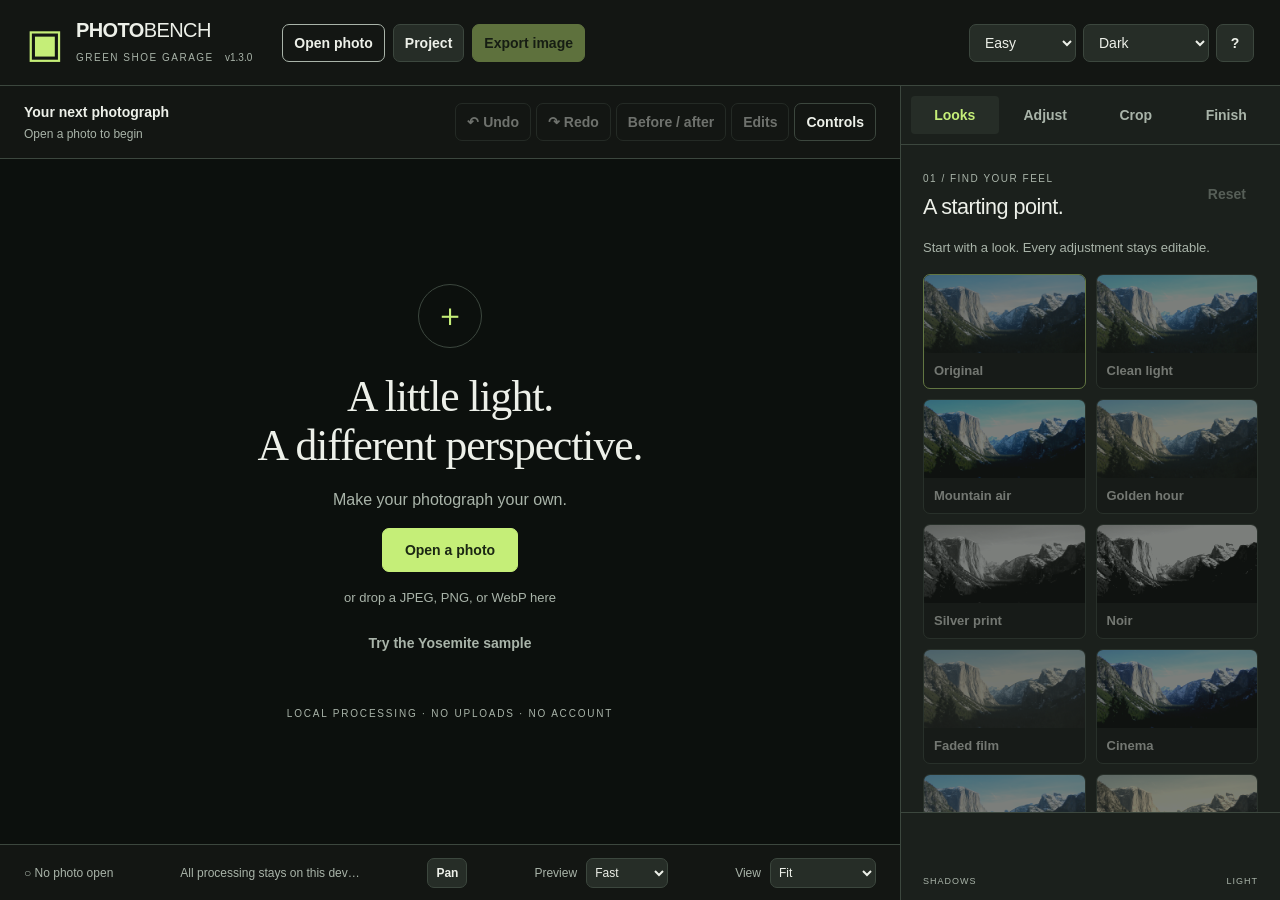
==== index.html @ 13b8a55c "init commit" ====
<!doctype html>
<!-- PHOTOBENCH v1.3.0, Copyright 2026 Michael Parks / Green Shoe Garage. GPL-3.0-only. -->
<html lang="en" data-theme="dark"><head><meta charset="utf-8"><meta name="viewport" content="width=device-width, initial-scale=1"><meta name="theme-color" content="#121512"><meta name="description" content="PHOTOBENCH: a private, local-first photo editor. Adjust, crop, retouch, compare, and export in your browser."><title>PHOTOBENCH · Local photo studio</title>
<link rel="icon" type="image/svg+xml" href="data:image/svg+xml,%3Csvg xmlns='http://www.w3.org/2000/svg' viewBox='0 0 64 64'%3E%3Crect width='64' height='64' rx='12' fill='%23121512'/%3E%3Cpath d='M12 22h12l5-7h12l5 7h6v28H12z' fill='none' stroke='%23c7ef76' stroke-width='4'/%3E%3Ccircle cx='33' cy='35' r='9' fill='none' stroke='%23c7ef76' stroke-width='4'/%3E%3C/svg%3E">
<style>:root{color-scheme:dark;--bg:#131613;--panel:#1b201c;--raised:#262d27;--line:#3c473e;--text:#edf0e9;--muted:#a9b4a9;--accent:#c5ee78;--ink:#1b2713;--stage:#0c100d;--danger:#ffb8a9}
*{box-sizing:border-box}body{margin:0;font-family:Arial,Helvetica,sans-serif;background:var(--bg);color:var(--text);font-size:16px}body[data-mode=easy] .advanced{display:none!important}html[data-theme=light]{color-scheme:light;--bg:#ecefea;--panel:#fff;--raised:#e3e9de;--line:#bac5b6;--text:#172118;--muted:#52614e;--accent:#355c16;--ink:#fff;--stage:#d3dad0;--danger:#9a3020}html[data-theme=contrast]{--bg:#000;--panel:#000;--raised:#171717;--line:#fff;--text:#fff;--muted:#fff;--accent:#e5ff00;--ink:#000;--stage:#000;--danger:#ffb8a9}button,input,select,textarea{font:inherit}button,select{min-height:38px;border:1px solid var(--line);border-radius:7px;background:var(--raised);color:var(--text);padding:8px 11px;font-size:.875rem}button{cursor:pointer;font-weight:600}button:hover:not(:disabled){border-color:var(--accent);background:var(--panel)}button:disabled{opacity:.42;cursor:not-allowed}button.accent{background:var(--accent);color:var(--ink);border-color:var(--accent)}button.primary{background:transparent;border-color:var(--muted)}button.large{padding:13px 22px}button.text-button{background:transparent;border-color:transparent;color:var(--muted)}button[aria-pressed=true]{color:var(--accent);border-color:var(--accent)}button:focus-visible,select:focus-visible,input:focus-visible,textarea:focus-visible,[tabindex]:focus-visible{outline:3px solid var(--accent);outline-offset:3px}input[type=range]{accent-color:var(--accent);width:100%;cursor:pointer;min-height:24px;margin:5px 0}input[type=text],input[type=number],input:not([type]),textarea{border:1px solid var(--line);border-radius:5px;background:var(--bg);color:var(--text);padding:9px;min-width:0;width:100%}input[type=color]{height:36px;width:100%;background:var(--raised);border:1px solid var(--line);padding:3px;border-radius:4px}h1,h2,h3,p{margin-top:0}h1{font-size:1.25rem;letter-spacing:-.6px;line-height:1;margin-bottom:7px}h1 span{font-weight:400}h2{font-size:1.4rem;font-weight:500;letter-spacing:-.5px}h3{font-size:1rem}p{line-height:1.5}a{color:var(--accent)}.topbar{height:86px;border-bottom:1px solid var(--line);padding:18px 26px;display:flex;align-items:center;gap:30px}.brand{display:flex;gap:12px;align-items:center}.brand-icon{font-size:40px;line-height:1;color:var(--accent)}.brand-sub{font-size:.625rem;letter-spacing:1.5px;color:var(--muted)}.brand-sub b{font-weight:400;letter-spacing:0;margin-left:7px}.top-actions{display:flex;gap:8px}.preferences{display:flex;gap:7px;margin-left:auto}.preferences #helpOpen{width:38px;padding:0}.preferences select{max-width:126px}.editor{display:flex;flex-direction:column;min-width:0;min-height:0}.image-toolbar{min-height:72px;padding:14px 24px;display:flex;align-items:center;justify-content:space-between;gap:12px}.fileline{display:flex;gap:7px;flex-direction:column;min-width:0}.fileline strong{font-size:.875rem;overflow:hidden;text-overflow:ellipsis;white-space:nowrap}.fileline span{font-size:.75rem;color:var(--muted)}.toolbar-actions{display:flex;gap:5px;flex-shrink:0}.toolbar-actions button{background:transparent}.toolbar-actions #panelToggle{display:block}#app{display:grid;grid-template-columns:minmax(0,1fr) 350px;height:calc(100dvh - 86px);min-height:540px}#app.panel-hidden{grid-template-columns:1fr}#app.panel-hidden #inspector{display:none}#app.panel-hidden #panelToggle{display:block}.workspace{position:relative;flex:1;min-height:240px;overflow:auto;display:flex;align-items:safe center;justify-content:safe center;background:var(--stage);border-top:1px solid var(--line);border-bottom:1px solid var(--line);overscroll-behavior:contain}.empty{text-align:center;padding:40px 24px}.empty h2{font-family:Georgia,serif;font-size:clamp(2rem,3.4vw,3.3rem);line-height:1.13;letter-spacing:-1px;margin-bottom:18px}.empty-icon{border:1px solid var(--line);width:64px;height:64px;line-height:60px;border-radius:50%;color:var(--accent);margin:0 auto 24px;font-weight:200;font-size:32px}.empty p{color:var(--muted)}.empty .small{margin-top:16px;margin-bottom:16px}.privacy-note{font-size:.625rem;letter-spacing:1.8px;color:var(--muted);margin-top:46px}#photoWrap{position:relative;flex-shrink:0;line-height:0;margin:24px;box-shadow:0 10px 40px #0004;background:repeating-conic-gradient(#777 0% 25%,#999 0% 50%) 0/16px 16px}#photo{display:block;width:100%;height:100%}#overlay{position:absolute;inset:0;width:100%;height:100%;touch-action:none;cursor:crosshair}#beforeBadge{position:absolute;top:12px;left:12px;background:#101510dd;color:#fff;padding:10px 13px;font-size:.7rem;line-height:1;letter-spacing:2px;pointer-events:none}.workspace-footer{display:flex;justify-content:space-between;align-items:center;gap:16px;min-height:55px;padding:9px 24px;font-size:.75rem;color:var(--muted)}#saveState{white-space:nowrap}#saveState[data-state=saved]{color:var(--accent)}#saveState[data-state=error]{color:var(--danger)}.zoom{display:flex;align-items:center;gap:9px}.zoom select{min-height:30px;padding:4px;font-size:.75rem;max-width:112px}.workspace-footer #renderState{overflow:hidden;text-overflow:ellipsis;white-space:nowrap}#inspector{border-left:1px solid var(--line);background:var(--panel);display:flex;flex-direction:column;min-height:0}#tabs{display:grid;grid-template-columns:repeat(3,1fr);border-bottom:1px solid var(--line);gap:3px;padding:10px}#tabs button{border:0;background:transparent;color:var(--muted);border-radius:4px;padding:9px 4px}#tabs button[aria-pressed=true]{background:var(--raised);color:var(--accent)}.panel-heading{display:flex;align-items:center;justify-content:space-between;padding:23px 22px 12px}.panel-heading h2{margin:8px 0 0;font-size:1.35rem}.eyebrow{font-size:.625rem;letter-spacing:1.5px;color:var(--muted)}#panelBody{padding:6px 22px 20px;overflow:auto;flex:1;min-height:0}.hint,.muted{color:var(--muted)}.hint,.small{font-size:.8125rem;line-height:1.5}.hint{margin-bottom:16px}.inspector-bottom{padding:8px 22px 14px;border-top:1px solid var(--line)}#histogram{width:100%;height:48px;display:block}.hist-label{display:flex;justify-content:space-between;font-size:.5625rem;letter-spacing:1px;color:var(--muted);margin-top:7px}.looks-grid{display:grid;grid-template-columns:1fr 1fr;gap:10px}.look{padding:0;overflow:hidden;text-align:left;background:var(--bg)}.look img{width:100%;height:78px;object-fit:cover;display:block}.look span{display:block;padding:10px;font-size:.8125rem}.look.active{border-color:var(--accent)}.range-field{margin:0 0 16px}.range-field .row{display:flex;justify-content:space-between;align-items:center;gap:8px}.range-field label{font-size:.875rem}.range-field input[type=number]{width:67px;text-align:right;padding:4px 6px;font-size:.8125rem;border-color:transparent;background:var(--raised)}.group{border-top:1px solid var(--line);padding-top:18px;margin-top:18px}.group summary{cursor:pointer;font-size:.95rem;margin-bottom:18px;font-weight:600}.field{font-size:.875rem;display:flex;flex-direction:column;gap:8px;margin:12px 0 18px}.field select{width:100%}.field output{font-size:.8rem;color:var(--muted)}.two-cols{display:grid;grid-template-columns:1fr 1fr;gap:12px}.button-row{display:flex;gap:7px;flex-wrap:wrap;margin:10px 0 18px}.button-row button{flex:1}.curve-svg{width:100%;height:150px;background:var(--bg);border:1px solid var(--line);margin:6px 0 15px}.point-list{display:flex;gap:6px;flex-wrap:wrap;margin:12px 0}.point-list button{padding:7px 11px}.inline-toggle{display:flex;gap:10px;align-items:center;font-size:.875rem;margin:16px 0}.pill{font-size:.75rem;border:1px solid var(--line);padding:6px 10px;border-radius:20px;display:inline-block;margin:5px 0 12px}.full{width:100%}.note{border-left:2px solid var(--accent);padding-left:12px;color:var(--muted);font-size:.8rem;line-height:1.5}.print-only{display:none}.sr-only{position:absolute;width:1px;height:1px;padding:0;margin:-1px;overflow:hidden;clip:rect(0,0,0,0);white-space:nowrap;border:0}[hidden]{display:none!important}.skip{position:absolute;top:-60px;left:20px;padding:10px;background:var(--accent);color:var(--ink);z-index:100}.skip:focus{top:5px}dialog{border:1px solid var(--line);border-radius:12px;background:var(--panel);color:var(--text);max-width:560px;width:calc(100% - 32px);padding:28px;max-height:90dvh;box-shadow:0 25px 80px #0008}dialog::backdrop{background:#000a;backdrop-filter:blur(4px)}.dialog-head{display:flex;align-items:center;gap:20px;justify-content:space-between;margin-bottom:24px}.dialog-head h2{margin:0}.dialog-head button{padding:0;width:36px;font-size:22px;flex-shrink:0}dialog p,dialog li{font-size:.9375rem;line-height:1.6}dialog li{margin-bottom:10px}.dialog-buttons{display:flex;flex-direction:column;gap:10px;margin:24px 0}dialog #printPhoto{margin:14px 0 0;width:100%}dialog #doExport{width:100%}#toast{position:fixed;bottom:70px;left:50%;transform:translateX(-50%);max-width:min(90vw,680px);background:var(--accent);color:var(--ink);padding:13px 20px;border-radius:8px;box-shadow:0 5px 20px #0004;font-size:.875rem;z-index:30;line-height:1.5}#busy{position:fixed;inset:0;background:#0a100de8;color:white;z-index:100;display:flex;flex-direction:column;align-items:center;justify-content:center;gap:24px}.spinner{width:35px;height:35px;border:3px solid #444;border-top-color:#c5ee78;border-radius:50%;animation:spin 1s linear infinite}#dropHint{position:absolute;inset:16px;background:#1b291be8;color:#c5ee78;border:2px dashed #c5ee78;z-index:6;display:flex;align-items:center;justify-content:center;pointer-events:none;font-size:1.25rem}@keyframes spin{to{transform:rotate(360deg)}}@media(prefers-reduced-motion:reduce){.spinner{animation:none}}
@media(min-width:1400px){#app{grid-template-columns:minmax(0,1fr) 380px}.topbar{padding-left:30px}.toolbar-actions #panelToggle{display:block}}
@media(max-width:1050px){.topbar{gap:16px;padding:14px 16px}.preferences{gap:4px}.brand-sub{letter-spacing:.5px}.toolbar-actions button span{display:none}#app{grid-template-columns:minmax(0,1fr) 320px}.image-toolbar{padding:12px}.workspace-footer{padding:9px 12px}.workspace-footer #renderState{display:none}.preferences #theme{max-width:84px}.top-actions{gap:5px}#panelBody{padding-left:17px;padding-right:17px}.panel-heading{padding-left:17px;padding-right:17px}}
@media(max-width:760px){.topbar{height:auto;flex-wrap:wrap;gap:12px;padding:12px}.brand{flex:1}.brand-icon{font-size:32px}.brand h1{font-size:1.15rem}.brand-sub{font-size:.55rem}.preferences{order:1;margin-left:0}.top-actions{order:2;width:100%;gap:8px}.top-actions button{flex:1}.preferences select{font-size:.75rem;max-width:80px}.preferences #helpOpen{width:32px;min-height:32px}#app{height:auto;min-height:0;display:flex;flex-direction:column}.editor{height:58dvh;min-height:340px}.image-toolbar{min-height:62px}.toolbar-actions button{font-size:.75rem;padding:7px}.toolbar-actions #panelToggle{display:block}.fileline strong{max-width:32vw;font-size:.8rem}.fileline span{font-size:.65rem}.workspace{min-height:150px}.workspace-footer{min-height:44px;font-size:.65rem}.zoom select{font-size:.65rem}.empty{padding:22px 12px}.empty-icon{display:none}.empty h2{font-size:1.8rem;margin-bottom:10px}.empty p{margin-bottom:12px}.privacy-note{display:none}.empty .small{margin:10px}.empty .text-button{padding:3px}.empty .large{padding:10px 15px}#inspector{border-left:0;border-top:1px solid var(--line);min-height:360px}#tabs{position:sticky;top:0;background:var(--panel);z-index:4;grid-template-columns:repeat(6,1fr)}body[data-mode=easy] #tabs{grid-template-columns:repeat(4,1fr)}#tabs button{font-size:.75rem}.panel-heading{padding-top:18px}.looks-grid{grid-template-columns:repeat(3,1fr)}.look img{height:70px}#panelBody{overflow:visible}#histogram{height:38px}.inspector-bottom{display:none}.range-field{margin-bottom:14px}#photoWrap{margin:12px}dialog{padding:20px}.topbar select{padding:6px}#toast{bottom:20px;width:90%}}
@media print{body>*{display:none!important}body>.print-only{display:block!important;width:100%;height:auto;max-height:95vh;object-fit:contain}@page{margin:10mm}}

body[data-mode=easy] #tabs{grid-template-columns:repeat(4,1fr)}
/* v1.1 workspace and v1.2 studio controls */
#app{grid-template-columns:minmax(0,1fr) var(--inspector-width,380px)}#inspector{position:relative}#inspectorResize{position:absolute;left:-5px;top:0;bottom:0;width:9px;cursor:col-resize;z-index:6;touch-action:none}#inspectorResize:hover,#inspectorResize:focus-visible{background:var(--accent);opacity:.7}.workspace-footer{flex-wrap:wrap;gap:8px}#panToggle{font-size:.75rem;min-height:30px;padding:4px 8px}#previewQuality{max-width:94px}#overlay.panning{cursor:grab}#overlay.panning:active{cursor:grabbing}#curveGraph{touch-action:none;overflow:visible;height:180px}.edit-stack{border:1px solid var(--line);border-radius:7px;padding:4px 12px}.stack-row{display:flex;align-items:center;gap:12px;min-height:40px;border-bottom:1px solid var(--line);font-size:.875rem}.stack-row:last-child{border:0}.stack-row input{accent-color:var(--accent);width:18px;height:18px}.stack-row small{margin-left:auto;color:var(--muted)}.history-list{display:flex;flex-direction:column;gap:6px;max-height:230px;overflow:auto}.history-list button{text-align:left}.snapshot-add{display:flex;gap:8px}.snapshot-add input{flex:1;min-width:0}.snapshot-row{padding-top:14px;border-top:1px solid var(--line);font-size:.9rem}.snapshot-row strong{overflow-wrap:anywhere}.snapshot-row .button-row{margin-bottom:14px}#stackDialog{max-width:620px}.toolbar-actions #stackOpen{white-space:nowrap}.workspace-footer #renderState{max-width:180px}.group h3{margin:0 0 15px}.range-field output{color:var(--muted)}
@media(max-width:1100px) and (min-width:761px){#app{grid-template-columns:minmax(0,1fr) min(var(--inspector-width,320px),36vw)}#inspectorResize{display:none}.image-toolbar{flex-wrap:wrap}.toolbar-actions{width:100%;justify-content:flex-end}.fileline{max-width:100%}.workspace-footer .zoom{font-size:.65rem}.topbar{flex-wrap:wrap;height:auto;min-height:86px}.topbar .preferences{margin-left:0}#app{height:calc(100dvh - 110px)}}
@media(max-width:760px){#app{display:flex;height:auto}#inspectorResize{display:none}.image-toolbar{flex-wrap:wrap;gap:8px}.toolbar-actions{width:100%;justify-content:space-between}.fileline{flex-direction:row;align-items:center;gap:10px}.fileline strong{max-width:55vw}.editor{height:65dvh;min-height:400px}.workspace-footer{justify-content:space-between}.workspace-footer #saveState{width:100%}.workspace-footer .zoom{font-size:.7rem}.workspace-footer .zoom select{font-size:.7rem;max-width:112px}.workspace-footer #renderState{display:none}.snapshot-add{flex-wrap:wrap}.snapshot-add button{flex:1}.toolbar-actions button{padding:7px 9px}}

input[type=checkbox]{accent-color:var(--accent)}

.dialog-head{position:sticky;top:0;z-index:5;background:var(--panel);padding:8px 0}
@media(max-width:760px){.preferences #mode{min-width:101px;max-width:105px}.preferences #theme{min-width:126px;max-width:130px}}

/* Creative filters stay discoverable in Easy and Advanced. */
.creative-filters{margin-bottom:22px;padding-bottom:16px;border-bottom:1px solid var(--line)}
.creative-filters h3{font-size:15px;margin:0 0 12px}.filter-grid{display:grid;grid-template-columns:1fr 1fr;gap:6px;margin-bottom:14px}
.filter-grid button{min-height:54px;display:flex;align-items:flex-start;justify-content:center;flex-direction:column;text-align:left;padding:9px 11px;gap:3px;line-height:1.25}
.filter-grid button:last-child{grid-column:1/-1}.filter-grid small{font-size:11px;color:var(--muted)}
.filter-grid button[aria-pressed="true"]{border-color:var(--accent);box-shadow:inset 3px 0 0 var(--accent)}
.filter-controls{padding:12px;border:1px solid var(--line);border-radius:10px}.filter-controls h4{margin:0;font-size:15px}.filter-controls .hint{margin:9px 0 12px}
.filter-controls>.row{display:flex;justify-content:space-between;align-items:center;gap:8px}.filter-controls .inline-toggle{margin:0}.filter-tuning{margin:10px 0}.filter-tuning>summary{cursor:pointer;padding:10px 0;font-size:12px}.filter-tuning .range-field:first-of-type{margin-top:10px}
</style></head><body>
<a class="skip" href="#workspace">Skip to photo</a>
<header class="topbar"><div class="brand"><span class="brand-icon" aria-hidden="true">▣</span><div><h1>PHOTO<span>BENCH</span></h1><span class="brand-sub">GREEN SHOE GARAGE <b>v1.3.0</b></span></div></div>
<div class="top-actions"><button id="openPhoto" class="primary">Open photo</button><button id="projectMenu" aria-haspopup="dialog">Project</button><button id="exportOpen" class="accent" disabled>Export image</button></div>
<div class="preferences"><label class="sr-only" for="mode">Editor mode</label><select id="mode"><option value="easy">Easy</option><option value="advanced">Advanced</option></select><label class="sr-only" for="theme">Theme</label><select id="theme"><option value="dark">Dark</option><option value="light">Light</option><option value="contrast">High contrast</option></select><button id="helpOpen" aria-label="Help and shortcuts">?</button></div></header>
<main id="app"><section class="editor" aria-label="Photo workspace"><div class="image-toolbar"><div class="fileline"><strong id="fileName">Your next photograph</strong><span id="dimensions">Open a photo to begin</span></div><div class="toolbar-actions"><button id="undo" title="Undo (Ctrl/⌘ Z)" disabled>↶ <span>Undo</span></button><button id="redo" title="Redo (Ctrl/⌘ Shift Z)" disabled>↷ <span>Redo</span></button><button id="compare" aria-pressed="false" disabled>Before / after</button><button id="stackOpen" disabled>Edits</button><button id="panelToggle" aria-expanded="true" aria-controls="inspector" title="Show or hide editing controls">Controls</button></div></div>
<div id="workspace" tabindex="0" aria-label="Photo canvas. Use the tools panel to edit." class="workspace"><div id="empty" class="empty"><div class="empty-icon" aria-hidden="true">＋</div><h2>A little light.<br>A different perspective.</h2><p>Make your photograph your own.</p><button id="emptyOpen" class="accent large">Open a photo</button><p class="muted small">or drop a JPEG, PNG, or WebP here</p><button id="sample" class="text-button">Try the Yosemite sample</button><div class="privacy-note">LOCAL PROCESSING · NO UPLOADS · NO ACCOUNT</div></div>
<div id="photoWrap" hidden><canvas id="photo" aria-label="Edited photograph"></canvas><canvas id="overlay" aria-label="Interactive crop and selective adjustment overlay"></canvas><div id="beforeBadge" hidden>ORIGINAL TONES</div></div><div id="dropHint" hidden>Drop to open photo or project</div></div>
<footer class="workspace-footer"><span id="saveState" role="status" data-state="empty">○ No photo open</span><span id="renderState" role="status">All processing stays on this device</span><button id="panToggle" aria-pressed="false">Pan</button><label class="zoom">Preview <select id="previewQuality" aria-label="Preview quality"><option value="fast">Fast</option><option value="detail">Full detail</option></select></label><label class="zoom">View <select id="zoom" aria-label="Preview zoom"><option value="fit">Fit</option><option value="1">100% preview</option><option value="2">200% preview</option><option value="3">300% preview</option></select></label></footer></section>
<aside id="inspector" aria-label="Editing controls"><div id="inspectorResize" role="separator" tabindex="0" aria-label="Resize editing controls" aria-orientation="vertical" aria-valuemin="300" aria-valuemax="520" aria-valuenow="380"></div><nav id="tabs" aria-label="Editing tools"><button data-tab="looks" aria-pressed="true">Looks</button><button data-tab="adjust" aria-pressed="false">Adjust</button><button data-tab="crop" aria-pressed="false">Crop</button><button data-tab="local" aria-pressed="false" class="advanced">Selective</button><button data-tab="retouch" aria-pressed="false" class="advanced">Retouch</button><button data-tab="finish" aria-pressed="false">Finish</button></nav><div class="panel-heading"><div><span class="eyebrow" id="panelEyebrow">01 / FIND YOUR FEEL</span><h2 id="panelTitle">A starting point.</h2></div><button id="resetTool" class="text-button" title="Reset the current tool group" disabled>Reset</button></div><div id="panelBody"></div><div class="inspector-bottom"><canvas id="histogram" width="300" height="65" aria-label="Luminance histogram"></canvas><div class="hist-label"><span>SHADOWS</span><span>LIGHT</span></div></div></aside></main>
<div id="toast" role="status" hidden></div><div id="busy" role="status" hidden><span class="spinner"></span><strong id="busyText">Preparing photo…</strong></div>
<input type="file" id="fileInput" accept="image/jpeg,image/png,image/webp" hidden><input type="file" id="jsonInput" accept="application/json,.json" hidden><input type="file" id="blendInput" accept="image/jpeg,image/png,image/webp" hidden>
<dialog id="projectDialog" aria-labelledby="projectTitle"><div class="dialog-head"><h2 id="projectTitle">Your photo, your project.</h2><button data-close aria-label="Close project menu">×</button></div><p>Save a project to keep the source photo and every editable adjustment together.</p><div class="dialog-buttons"><button id="saveProject" class="accent" disabled>Download project JSON</button><button id="loadProject">Open project JSON</button><button id="saveLook" disabled>Save current look</button><button id="recipeOpen" disabled>Export / apply recipe</button><button id="snapshotOpen" disabled>Edits &amp; named snapshots</button><button id="resetAll" disabled>Reset all edits</button><button id="freshStart">Fresh start</button></div><p class="muted small">Autosave keeps one project in this browser. Download a project backup before clearing browser data or changing devices.</p><p id="offlineState" class="small"></p></dialog>
<dialog id="exportDialog" aria-labelledby="exportTitle"><div class="dialog-head"><h2 id="exportTitle">Make it yours.</h2><button data-close aria-label="Close export">×</button></div><label class="field">Filename<input id="exportName" value="photobench-edit" maxlength="100"></label><div class="two-cols"><label class="field">Format<select id="exportFormat"><option value="image/jpeg">JPEG</option><option value="image/png">PNG</option><option value="image/webp">WebP</option></select></label><label class="field">Longest edge<select id="exportSize"><option value="0">Full working size</option><option value="3000">3000 px</option><option value="2048">2048 px</option><option value="1600">1600 px</option><option value="1080">1080 px</option></select></label></div><label class="field">JPEG / WebP quality <input id="exportQuality" type="range" min="50" max="100" value="94"><output id="qualityReadout">94%</output></label><p id="exportDimensions"></p><p class="muted small">No watermark. JPEG uses a white background for transparency. Camera metadata, including location, is not copied. A project JSON preserves editable settings.</p><button id="doExport" class="accent large">Download image</button><button id="printPhoto">Print photo / save PDF</button></dialog>
<dialog id="helpDialog" aria-labelledby="helpTitle"><div class="dialog-head"><h2 id="helpTitle">A small photographic workbench.</h2><button data-close aria-label="Close help">×</button></div><p><b>Open → Adjust → Compare → Export.</b> Start with a look, then tune the sliders. All editing happens on your device.</p><p><b>Creative filters:</b> Finish → Creative filters has Halation, Grunge, Film, Dehaze, and Chromatic aberration in both modes. Select a filter and raise its strength; Apply bypasses it while keeping settings. Fine-tune opens extra controls. Negative Dehaze adds haze; negative Chromatic aberration reverses the fringe. Film palettes are artistic interpretations, not measured film-stock emulations.</p><p>Easy mode covers everyday editing. Advanced adds curves, the color mixer, perspective and expansion, selective points, editable brushes, clone retouching, and double exposure.</p><ul><li><b>Undo / redo:</b> Ctrl or ⌘ Z / Shift Z. Up to 50 edits in this session.</li><li><b>Compare:</b> click Before / after or hold the spacebar while the canvas has focus. Original tones share the current geometry. Choose a named snapshot in Edits to compare a complete earlier composition.</li><li><b>Crop:</b> drag a corner to resize, drag inside a selection to move, or drag outside to draw a rectangle. Ratio and percentage fields offer precise control. Apply to keep it.</li><li><b>Selective:</b> add a point and adjust its radius and tone. Drag a point to reposition it. Numeric positions work with a keyboard.</li><li><b>Brush:</b> select an adjustment, then paint. Select a recorded stroke to change its radius, strength, or feather; bypass it, erase part of its mask, or delete it. Erase All removes all adjustment strokes. Pen pressure can control the radius of new strokes.</li><li><b>Clone:</b> pick a clean source, then paint over a blemish. Each stroke samples an offset from that source. This is a manual clone tool, not content-aware healing.</li><li><b>Zoom:</b> choose Full detail to inspect working-resolution pixels. Use Pan and drag, pinch with two fingers, or Ctrl/⌘ + wheel to zoom. Double-click toggles Fit/100% outside painting tools. On a large desktop, drag the controls divider or use its arrow keys.</li><li><b>Recipes:</b> Project → Export / apply recipe transfers a global look between photos. Geometry, text, and frame are optional. Recipes contain no images.</li><li><b>Edits:</b> bypass editing groups, revisit session undo states, and capture up to eight named snapshots. Snapshots are saved with the project and retain any second images they use.</li><li><b>Geometry:</b> horizontal/vertical perspective correction can leave exposed edges. Choose transparent, solid, or stretched-edge fill. Expand canvas also offers mirrored fill. Local masks remain attached to the source photo.</li></ul><p><b>Working limits:</b> JPEG/PNG/WebP up to 40 MB. Images over 20 megapixels or 6000 pixels on an edge are reduced on import, with notice. Expanded output is limited to 32 megapixels and 8192 pixels per edge. RAW/HEIC, automatic subject masks, content-aware healing, and batch export are not included in v1.3.</p><p>Fast preview starts from a source reduced to 1280 pixels. Full detail renders the working resolution within output limits and can take longer. Exports render independently of preview quality. Soft masks, grain, and detail can vary slightly with resolution. Nine-anchor curves support linear and smooth interpolation. Work is 8-bit browser RGB, not a color-managed RAW workflow.</p><p>The standalone HTML works without a connection. On a server, place <code>sw.js</code> beside <code>index.html</code> to enable offline reload over HTTPS or localhost. Autosave is device and browser specific. Projects from v1.0–v1.2 import into v1.3; new schema-3 projects and schema-2 recipes require v1.3 or later to preserve creative filters. Close old editor tabs when updating your installation.</p><p>Independent software inspired by mobile photo-editing workflows. Not affiliated with Google or Snapseed. <b>PHOTOBENCH v1.3.0 · GPL-3.0-only.</b></p><p class="small">Sample: “Yosemite – Tunnel View,” Ctdunstan, public domain, via Wikimedia Commons. Embedded JPEG; thumbnails are resized locally.</p></dialog>
<script id="workerSource" type="text/plain">/* Curve interpolation shared between the graph and the pixel renderer. */
function curveNine(values){if(!Array.isArray(values)||![5,9].includes(values.length))return Array.from({length:9},(_,i)=>i*12.5);if(values.length===9)return values.slice();return Array.from({length:9},(_,i)=>i%2?(values[(i-1)/2]+values[(i+1)/2])/2:values[i/2]);}
function curveValue(points,x,mode='linear'){
 const n=points.length-1,pos=Math.max(0,Math.min(1,x))*n,k=Math.min(n-1,Math.floor(pos)),t=pos-k;
 if(mode!=='smooth')return points[k]+(points[k+1]-points[k])*t;
 const slopes=points.slice(1).map((v,i)=>v-points[i]),tangent=i=>{if(i===0)return slopes[0];if(i===n)return slopes[n-1];return slopes[i-1]*slopes[i]>0?2*slopes[i-1]*slopes[i]/(slopes[i-1]+slopes[i]):0;};
 const a=points[k],b=points[k+1],t2=t*t,t3=t2*t;return(2*t3-3*t2+1)*a+(t3-2*t2+t)*tangent(k)+(-2*t3+3*t2)*b+(t3-t2)*tangent(k+1);
}
function rgbToHsl(r,g,b){r/=255;g/=255;b/=255;const max=Math.max(r,g,b),min=Math.min(r,g,b),d=max-min,l=(max+min)/2;let h=0,s=0;if(d){s=d/(1-Math.abs(2*l-1));h=max===r?((g-b)/d)%6:max===g?(b-r)/d+2:(r-g)/d+4;h=(h*60+360)%360;}return[h,s,l];}
function hslToRgb(h,s,l){const c=(1-Math.abs(2*l-1))*s,x=c*(1-Math.abs((h/60)%2-1)),m=l-c/2;let v=h<60?[c,x,0]:h<120?[x,c,0]:h<180?[0,c,x]:h<240?[0,x,c]:h<300?[x,0,c]:[c,0,x];return v.map(t=>(t+m)*255);}
const colorBands=[['red','Red',0],['orange','Orange',30],['yellow','Yellow',60],['green','Green',120],['aqua','Aqua',180],['blue','Blue',240],['purple','Purple',280],['magenta','Magenta',320]];

/* Shared by the image worker and mask preview. Source-normalized coordinates. */
function coverageMask(stroke,w,h){
 const mask=new Float32Array(w*h),radius=stroke.radius/100*w,power=stroke.feather===undefined?1.5:.2+stroke.feather/30;
 for(const p of stroke.path){const r=Math.max(.2,radius*(p[2]??1)),cx=p[0]*w,cy=p[1]*h;
  const x0=Math.max(0,Math.floor(cx-r)),x1=Math.min(w,Math.ceil(cx+r)),y0=Math.max(0,Math.floor(cy-r)),y1=Math.min(h,Math.ceil(cy+r));
  for(let y=y0;y<y1;y++)for(let x=x0;x<x1;x++){const d=Math.hypot(x-cx,y-cy)/r;if(d<1)mask[y*w+x]=Math.max(mask[y*w+x],Math.pow(1-d,power));}
 }
 for(const erase of stroke.erasers||[]){const e=coverageMask({...erase,erasers:[],feather:35},w,h);for(let i=0;i<mask.length;i++)mask[i]*=1-e[i];}
 return mask;
}

/* Independent, deterministic artistic filters. Runs only in the pixel worker. */
function activeFilter(fx,key){return fx[key+'Enabled']!==false&&(fx[key]||0)!==0;}
// Separable scalar filters use O(width * height) work regardless of radius.
function boxPlane(src,w,h,r){
 r=Math.max(1,Math.round(r));const tmp=new Float32Array(src.length),dst=new Float32Array(src.length),n=2*r+1;
 for(let y=0;y<h;y++){const row=y*w;let sum=0;for(let k=-r;k<=r;k++)sum+=src[row+Math.max(0,Math.min(w-1,k))];for(let x=0;x<w;x++){tmp[row+x]=sum/n;sum+=src[row+Math.min(w-1,x+r+1)]-src[row+Math.max(0,x-r)];}}
 for(let x=0;x<w;x++){let sum=0;for(let k=-r;k<=r;k++)sum+=tmp[Math.max(0,Math.min(h-1,k))*w+x];for(let y=0;y<h;y++){dst[y*w+x]=sum/n;sum+=tmp[Math.min(h-1,y+r+1)*w+x]-tmp[Math.max(0,y-r)*w+x];}}return dst;
}
function minPlane(src,w,h,r){
 const tmp=new Float32Array(src.length),dst=new Float32Array(src.length),q=new Int32Array(Math.max(w,h));
 function line(input,output,start,step,n){let head=0,tail=0,next=0;for(let x=0;x<n;x++){while(next<n&&next<=x+r){while(tail>head&&input[start+q[tail-1]*step]>=input[start+next*step])tail--;q[tail++]=next++;}while(tail>head&&q[head]<x-r)head++;output[start+x*step]=input[start+q[head]*step];}}
 for(let y=0;y<h;y++)line(src,tmp,y*w,1,w);for(let x=0;x<w;x++)line(tmp,dst,x,w,h);return dst;
}
function dehazePixels(data,w,h,fx){
 if(!activeFilter(fx,'dehaze'))return data;
 const out=new Uint8ClampedArray(data),amount=fx.dehaze/100;
 if(amount<0){for(let i=0;i<out.length;i+=4)if(data[i+3])for(let c=0;c<3;c++)out[i+c]=data[i+c]*(1+amount*.5)-245*amount*.5;return out;}
 const n=w*h,dark=new Float32Array(n),r=Math.max(1,Math.round(Math.min(w,h)*(.003+fx.dehazeRadius*.0003)));
 for(let j=0;j<n;j++)dark[j]=data[j*4+3]?Math.min(data[j*4],data[j*4+1],data[j*4+2])/255:1;
 const local=minPlane(dark,w,h,r),hist=new Uint32Array(256);let visible=0;
 for(let j=0;j<n;j++)if(data[j*4+3]){hist[Math.min(255,Math.floor(local[j]*255))]++;visible++;}if(!visible)return out;
 let cutoff=255,count=0;for(;cutoff>0;cutoff--){count+=hist[cutoff];if(count>=Math.max(1,visible*.001))break;}
 let best=-1,at=0;for(let j=0;j<n;j++){const i=j*4,l=data[i]+data[i+1]+data[i+2];if(data[i+3]&&Math.floor(local[j]*255)>=cutoff&&l>best){best=l;at=i;}}
 const air=[0,1,2].map(c=>Math.max(.4,data[at+c]/255));
 for(let j=0;j<n;j++){const i=j*4;dark[j]=data[i+3]?Math.min(data[i]/255/air[0],data[i+1]/255/air[1],data[i+2]/255/air[2]):1;}
 const transmission=minPlane(dark,w,h,r);for(let j=0;j<n;j++)transmission[j]=Math.max(.2,1-.9*transmission[j]);
 const smooth=boxPlane(transmission,w,h,Math.max(1,r/2));
 for(let j=0;j<n;j++){const i=j*4;if(!data[i+3])continue;const t=Math.max(.2,smooth[j]);for(let c=0;c<3;c++){const v=data[i+c],recovered=clamp((v-air[c]*255)/t+air[c]*255);out[i+c]=v+(recovered-v)*amount;}}return out;
}
function hashNoise(x,y,seed){let h=Math.imul(x|0,374761393)^Math.imul(y|0,668265263)^Math.imul(seed|0,1442695041);h=Math.imul(h^(h>>>13),1274126177);return((h^(h>>>16))>>>0)/4294967295;}
function smoothNoise(x,y,seed){const ix=Math.floor(x),iy=Math.floor(y);let tx=x-ix,ty=y-iy;tx=tx*tx*(3-2*tx);ty=ty*ty*(3-2*ty);const a=hashNoise(ix,iy,seed),b=hashNoise(ix+1,iy,seed),c=hashNoise(ix,iy+1,seed),d=hashNoise(ix+1,iy+1,seed);return a+(b-a)*tx+(c-a)*ty+(a-b-c+d)*tx*ty;}
function filmPixels(out,w,h,fx){
 if(!activeFilter(fx,'film'))return;const mix=fx.film/100,fade=fx.filmFade/100,grain=fx.filmGrain*.55,cell=Math.min(w,h)*(.0005+fx.filmGrainSize*.000025),profile=fx.filmProfile;
 for(let y=0;y<h;y++)for(let x=0;x<w;x++){const i=(y*w+x)*4;if(!out[i+3])continue;const r=out[i]/255,g=out[i+1]/255,b=out[i+2]/255,l=.2126*r+.7152*g+.0722*b;
 const noise=(smoothNoise(x/cell,y/cell,821)-.5)*grain*(.55+Math.sin(l*Math.PI)*.45);
 for(let c=0;c<3;c++){let v=out[i+c]/255;if(profile==='silver')v=l;const contrast=profile==='cool'?1.18:profile==='silver'?1.23:profile==='faded'?.88:1.08;
 v=Math.max(0,Math.min(1,(v-.5)*contrast+.5));v=v*.82+(v*v*(3-2*v))*.18;
 if(profile==='warm')v+=(c===0?.038:c===2?-.03:.004)*(1-v*.5);
 if(profile==='cool')v+=(c===2?.035:c===0?-.025:0)*(1-v*.4);
 if(profile==='faded')v=v*.88+[.09,.07,.035][c];
 v=fade*.14+v*(1-fade*.19);out[i+c]+=((v*255+noise)-out[i+c])*mix;}
 }
}
function halationPixels(out,w,h,fx){
 if(!activeFilter(fx,'halation'))return;const mask=new Float32Array(w*h),threshold=fx.halationThreshold/100,r=Math.max(1,Math.min(w,h)*fx.halationRadius/100/1.7);
 for(let j=0;j<mask.length;j++){const i=j*4,l=(out[i]*.2126+out[i+1]*.7152+out[i+2]*.0722)/255;mask[j]=Math.max(0,(l-threshold)/(1-threshold))*out[i+3]/255;}
 const halo=boxPlane(boxPlane(boxPlane(mask,w,h,r),w,h,r),w,h,r),warm=fx.halationWarmth/100,tint=[1,.4-.35*warm,.025],amount=fx.halation/100*2.6;
 for(let j=0;j<mask.length;j++){const i=j*4;if(!out[i+3])continue;const light=Math.max(0,halo[j]-mask[j]) * amount;for(let c=0;c<3;c++)out[i+c]+=(255-out[i+c])*Math.min(1,light*tint[c]);}
}
function channelSample(src,w,h,x,y,c,fallback){
 x=clamp(x,0,w-1);y=clamp(y,0,h-1);const x0=Math.floor(x),y0=Math.floor(y),x1=Math.min(w-1,x0+1),y1=Math.min(h-1,y0+1),tx=x-x0,ty=y-y0;
 const i0=(y0*w+x0)*4,i1=(y0*w+x1)*4,i2=(y1*w+x0)*4,i3=(y1*w+x1)*4;
 const a0=src[i0+3]/255*(1-tx)*(1-ty),a1=src[i1+3]/255*tx*(1-ty),a2=src[i2+3]/255*(1-tx)*ty,a3=src[i3+3]/255*tx*ty,weight=a0+a1+a2+a3;
 return weight>1e-6?(src[i0+c]*a0+src[i1+c]*a1+src[i2+c]*a2+src[i3+c]*a3)/weight:fallback;
}
function aberrationPixels(out,w,h,fx){
 if(!activeFilter(fx,'aberration'))return;const src=new Uint8ClampedArray(out),strength=fx.aberration/100*.02,angle=fx.aberrationAngle*Math.PI/180,cx=fx.aberrationCenterX/100*(w-1),cy=fx.aberrationCenterY/100*(h-1),span=Math.min(w,h)*strength;
 for(let y=0;y<h;y++)for(let x=0;x<w;x++){const i=(y*w+x)*4;if(!out[i+3])continue;const dx=fx.aberrationMode==='linear'?Math.cos(angle)*span:(x-cx)*strength,dy=fx.aberrationMode==='linear'?Math.sin(angle)*span:(y-cy)*strength;out[i]=channelSample(src,w,h,x+dx,y+dy,0,src[i]);out[i+2]=channelSample(src,w,h,x-dx,y-dy,2,src[i+2]);}
}
function grungePixels(out,w,h,fx){
 if(!activeFilter(fx,'grunge'))return;const amount=fx.grunge/100,seed=fx.grungeSeed|0,frequency=8+(100-fx.grungeScale)*1.1,short=Math.min(w,h),rough=fx.grungeRoughness/100;
 for(let y=0;y<h;y++)for(let x=0;x<w;x++){const i=(y*w+x)*4;if(!out[i+3])continue;const u=x/short,v=y/short,a=smoothNoise(u*frequency,v*frequency,seed),b=smoothNoise(u*frequency*.23,v*frequency*.23,seed+1),stain=(a*.6+b*.4-.5)*100;
 const fine=hashNoise(Math.floor(u*1600),Math.floor(v*1600),seed+2),dust=(fine>.994?65:fine<.006?-60:0)*rough;
 const sx=u*500,scratch=(Math.abs(sx-Math.round(sx))<.13&&hashNoise(Math.round(sx),0,seed+3)>.97&&smoothNoise(u*30,v*45,seed+4)>.4)?rough*48:0;
 for(let c=0;c<3;c++){const old=out[i+c],tone=(old-127.5)*(1+amount*.3)+127.5;out[i+c]=tone+(stain+ dust+scratch)*amount-[0,3,8][c]*amount*(1-b);}
 }
}

/* PHOTOBENCH v1.3.0 — GPL-3.0-only. Pure, deterministic pixel renderer. */
function clamp(x,lo=0,hi=255){return Math.max(lo,Math.min(hi,x));}
function blur(src,w,h,r){
  r=Math.max(1,Math.round(r));const tmp=new Float32Array(src.length),out=new Uint8ClampedArray(src.length),n=2*r+1;
  for(let y=0;y<h;y++)for(let c=0;c<3;c++){
    let sum=0;for(let j=-r;j<=r;j++)sum+=src[(y*w+clamp(j,0,w-1))*4+c];
    for(let x=0;x<w;x++){tmp[(y*w+x)*4+c]=sum/n;sum+=src[(y*w+Math.min(w-1,x+r+1))*4+c]-src[(y*w+Math.max(0,x-r))*4+c];}
  }
  for(let x=0;x<w;x++)for(let c=0;c<3;c++){
    let sum=0;for(let j=-r;j<=r;j++)sum+=tmp[(clamp(j,0,h-1)*w+x)*4+c];
    for(let y=0;y<h;y++){out[(y*w+x)*4+c]=sum/n;sum+=tmp[(Math.min(h-1,y+r+1)*w+x)*4+c]-tmp[(Math.max(0,y-r)*w+x)*4+c];}
  }
  for(let i=3;i<src.length;i+=4)out[i]=src[i];return out;
}
function lut(points,mode){const a=new Float32Array(256);for(let i=0;i<256;i++)a[i]=curveValue(points,i/255,mode)*2.55;return a;}
function processPixels(data,w,h,s){
  data=dehazePixels(data,w,h,s.effects);
  const a=s.adjust,fx=s.effects,out=new Uint8ClampedArray(data),curve=Object.fromEntries(Object.entries(s.curves).map(([k,v])=>[k,lut(v,s.curveInterpolation)]));
  const activeBands=colorBands.filter(([k])=>s.hsl?.[k]&&Object.values(s.hsl[k]).some(v=>v!==0));
  const exposure=Math.pow(2,a.exposure),contrast=Math.pow(2,a.contrast/65),sat=1+a.saturation/100;
  for(let i=0;i<out.length;i+=4){
    let r=data[i]*exposure,g=data[i+1]*exposure,b=data[i+2]*exposure;
    const l=clamp((.2126*r+.7152*g+.0722*b)/255,0,1),shadow=Math.pow(1-l,3),high=Math.pow(l,3);
    const lift=a.brightness*.7+a.shadows*.9*shadow+a.highlights*.9*high+a.blacks*.7*Math.pow(1-l,6)+a.whites*.7*Math.pow(l,6);
    r=(r+lift-127.5)*contrast+127.5+a.warmth*.7+a.tint*.3;
    g=(g+lift-127.5)*contrast+127.5-a.tint*.5;
    b=(b+lift-127.5)*contrast+127.5-a.warmth*.7+a.tint*.3;
    let gray=.2126*r+.7152*g+.0722*b;const chroma=(Math.max(r,g,b)-Math.min(r,g,b))/255;
    const saturation=sat*(1+a.vibrance/100*(1-clamp(chroma,0,1)));
    r=gray+(r-gray)*saturation;g=gray+(g-gray)*saturation;b=gray+(b-gray)*saturation;
    r=curve.r[Math.round(clamp(curve.rgb[Math.round(clamp(r))]))];
    g=curve.g[Math.round(clamp(curve.rgb[Math.round(clamp(g))]))];
    b=curve.b[Math.round(clamp(curve.rgb[Math.round(clamp(b))]))];
    if(activeBands.length){let [hue,ss,ll]=rgbToHsl(clamp(r),clamp(g),clamp(b));let dh=0,ds=0,dl=0;for(const [key,,center]of activeBands){const dist=Math.min(Math.abs(hue-center),360-Math.abs(hue-center)),weight=Math.max(0,1-dist/45)*Math.min(1,ss*3),v=s.hsl[key];dh+=v.hue*weight;ds+=v.saturation/100*weight;dl+=v.lightness/100*.4*weight;}[r,g,b]=hslToRgb((hue+dh+360)%360,clamp(ss*(1+ds),0,1),clamp(ll+dl,0,1));}
    const x=(i/4)%w,y=Math.floor(i/4/w);
    for(const p of s.points){
      const dist=Math.hypot(x/w-p.x,(y/h-p.y)*h/w),rad=p.radius/100;
      if(dist>=rad)continue;
      const weight=Math.pow(1-dist/rad,Math.max(.2,p.feather/30));
      const e=Math.pow(2,p.exposure*weight),ss=1+p.saturation/100*weight;
      r*=e;g*=e;b*=e;gray=.2126*r+.7152*g+.0722*b;
      r=gray+(r-gray)*ss+p.warmth*.7*weight;b=gray+(b-gray)*ss-p.warmth*.7*weight;g=gray+(g-gray)*ss;
    }
    out[i]=r;out[i+1]=g;out[i+2]=b;
  }
  // Soft brush strokes are accumulated in masks, avoiding dark joins and density changes.
  for(const stroke of s.brushes){
    if(stroke.enabled===false)continue;const mask=coverageMask(stroke,w,h);
    for(let j=0;j<mask.length;j++){if(!mask[j])continue;const i=j*4,m=mask[j],v=stroke.value;
      if(stroke.kind==='exposure'){const f=Math.pow(2,v*m);out[i]*=f;out[i+1]*=f;out[i+2]*=f;}
      else if(stroke.kind==='warmth'){out[i]+=v*.7*m;out[i+2]-=v*.7*m;}
      else {const gray=.2126*out[i]+.7152*out[i+1]+.0722*out[i+2],f=1+v/100*m;for(let c=0;c<3;c++)out[i+c]=gray+(out[i+c]-gray)*f;}
    }
  }
  if(a.sharpen||a.structure){const fine=a.sharpen?blur(out,w,h,Math.max(1,w/900)):null,wide=a.structure?blur(out,w,h,Math.max(2,w/100)):null;
    for(let i=0;i<out.length;i+=4)for(let c=0;c<3;c++)out[i+c]=out[i+c]+(fine?(out[i+c]-fine[i+c])*a.sharpen/45:0)+(wide?(out[i+c]-wide[i+c])*a.structure/90:0);
  }
  filmPixels(out,w,h,fx);
  const softened=(fx.blur||fx.glow)?blur(out,w,h,Math.max(1,fx.blur*w/5000+fx.glow*w/15000)):null;
  for(let i=0;i<out.length;i+=4){
    const x=(i/4)%w,y=Math.floor(i/4/w),nx=x/w,ny=y/h;
    const d=Math.hypot(nx-fx.focusX,(ny-fx.focusY)*h/w),focus=fx.focusRadius/100;
    const blend=clamp((d-focus)/Math.max(.02,focus*.8),0,1)*fx.blur/100;
    const vig=clamp(Math.pow(Math.hypot((nx-.5)*1.414,(ny-.5)*1.414),2),0,1)*fx.vignette/100;
    // Position-derived grain remains stable between rerenders.
    const hash=Math.sin((Math.floor(nx*6000)+1)*12.9898+(Math.floor(ny*6000)+1)*78.233)*43758.5453;
    const grain=((hash-Math.floor(hash))-.5)*fx.grain*.75;
    for(let c=0;c<3;c++){let v=out[i+c];if(softened){v=v*(1-blend)+softened[i+c]*blend;v+=((255-(255-v)*(255-softened[i+c])/255)-v)*fx.glow/150;}out[i+c]=v*(1-vig)+grain;}
  }
  halationPixels(out,w,h,fx);
  aberrationPixels(out,w,h,fx);
  grungePixels(out,w,h,fx);
  return out;
}
self.onmessage=e=>{const {id,pixels,w,h,state}=e.data;try{const out=processPixels(new Uint8ClampedArray(pixels),w,h,state);self.postMessage({id,pixels:out.buffer},[out.buffer]);}catch(error){self.postMessage({id,error:error.message});}};
</script><script>/* Curve interpolation shared between the graph and the pixel renderer. */
function curveNine(values){if(!Array.isArray(values)||![5,9].includes(values.length))return Array.from({length:9},(_,i)=>i*12.5);if(values.length===9)return values.slice();return Array.from({length:9},(_,i)=>i%2?(values[(i-1)/2]+values[(i+1)/2])/2:values[i/2]);}
function curveValue(points,x,mode='linear'){
 const n=points.length-1,pos=Math.max(0,Math.min(1,x))*n,k=Math.min(n-1,Math.floor(pos)),t=pos-k;
 if(mode!=='smooth')return points[k]+(points[k+1]-points[k])*t;
 const slopes=points.slice(1).map((v,i)=>v-points[i]),tangent=i=>{if(i===0)return slopes[0];if(i===n)return slopes[n-1];return slopes[i-1]*slopes[i]>0?2*slopes[i-1]*slopes[i]/(slopes[i-1]+slopes[i]):0;};
 const a=points[k],b=points[k+1],t2=t*t,t3=t2*t;return(2*t3-3*t2+1)*a+(t3-2*t2+t)*tangent(k)+(-2*t3+3*t2)*b+(t3-t2)*tangent(k+1);
}
function rgbToHsl(r,g,b){r/=255;g/=255;b/=255;const max=Math.max(r,g,b),min=Math.min(r,g,b),d=max-min,l=(max+min)/2;let h=0,s=0;if(d){s=d/(1-Math.abs(2*l-1));h=max===r?((g-b)/d)%6:max===g?(b-r)/d+2:(r-g)/d+4;h=(h*60+360)%360;}return[h,s,l];}
function hslToRgb(h,s,l){const c=(1-Math.abs(2*l-1))*s,x=c*(1-Math.abs((h/60)%2-1)),m=l-c/2;let v=h<60?[c,x,0]:h<120?[x,c,0]:h<180?[0,c,x]:h<240?[0,x,c]:h<300?[x,0,c]:[c,0,x];return v.map(t=>(t+m)*255);}
const colorBands=[['red','Red',0],['orange','Orange',30],['yellow','Yellow',60],['green','Green',120],['aqua','Aqua',180],['blue','Blue',240],['purple','Purple',280],['magenta','Magenta',320]];

/* Shared by the image worker and mask preview. Source-normalized coordinates. */
function coverageMask(stroke,w,h){
 const mask=new Float32Array(w*h),radius=stroke.radius/100*w,power=stroke.feather===undefined?1.5:.2+stroke.feather/30;
 for(const p of stroke.path){const r=Math.max(.2,radius*(p[2]??1)),cx=p[0]*w,cy=p[1]*h;
  const x0=Math.max(0,Math.floor(cx-r)),x1=Math.min(w,Math.ceil(cx+r)),y0=Math.max(0,Math.floor(cy-r)),y1=Math.min(h,Math.ceil(cy+r));
  for(let y=y0;y<y1;y++)for(let x=x0;x<x1;x++){const d=Math.hypot(x-cx,y-cy)/r;if(d<1)mask[y*w+x]=Math.max(mask[y*w+x],Math.pow(1-d,power));}
 }
 for(const erase of stroke.erasers||[]){const e=coverageMask({...erase,erasers:[],feather:35},w,h);for(let i=0;i<mask.length;i++)mask[i]*=1-e[i];}
 return mask;
}

/* Projective geometry, canvas expansion, and inverse coordinate mapping. */
const editGroups=['adjust','curves','hsl','geometry','points','brushes','clones','effects','text','frame','blend'];
function effectiveSettings(s){const out=copy(s),d=defaults();for(const k of editGroups)if(s.enabled?.[k]===false)out[k]=copy(d[k]);return out;}
function projection(g){const ph=g.perspectiveH/100*.45,pv=g.perspectiveV/100*.45;
 const raw=(u,v)=>{const den=1+ph*u+pv*v;return[u/den,v/den];};
 const corners=[raw(-1,-1),raw(1,-1),raw(1,1),raw(-1,1)],xs=corners.map(p=>p[0]),ys=corners.map(p=>p[1]),left=Math.min(...xs),right=Math.max(...xs),top=Math.min(...ys),bottom=Math.max(...ys);
 return{forward(x,y){const p=raw(x*2-1,y*2-1);return[(p[0]-left)/(right-left),(p[1]-top)/(bottom-top)];},inverse(x,y){const u=left+x*(right-left),v=top+y*(bottom-top),den=1-ph*u-pv*v;return[(u/den+1)/2,(v/den+1)/2];},active:!!(ph||pv)};
}
function warpPerspective(input,g,maskOnly=false){const p=projection(g);if(!p.active)return input;const w=input.width,h=input.height,out=canvas(w,h),ctx=context(out),src=context(input).getImageData(0,0,w,h).data,d=ctx.createImageData(w,h),hex=g.fillColor||'#ffffff',color=[parseInt(hex.slice(1,3),16),parseInt(hex.slice(3,5),16),parseInt(hex.slice(5,7),16),255];
 for(let y=0;y<h;y++)for(let x=0;x<w;x++){
  const q=p.inverse((x+.5)/w,(y+.5)/h),i=(y*w+x)*4;let sx=q[0]*w-.5,sy=q[1]*h-.5;
  if(sx<-.5||sy<-.5||sx>w-.5||sy>h-.5){if(maskOnly||g.fill==='transparent')continue;if(g.fill==='color'){d.data.set(color,i);continue;}sx=cap(sx,0,w-1);sy=cap(sy,0,h-1);}
  sx=cap(sx,0,w-1);sy=cap(sy,0,h-1);const x0=Math.floor(sx),y0=Math.floor(sy),x1=Math.min(w-1,x0+1),y1=Math.min(h-1,y0+1),fx=sx-x0,fy=sy-y0;
  const idx=[(y0*w+x0)*4,(y0*w+x1)*4,(y1*w+x0)*4,(y1*w+x1)*4],weights=[(1-fx)*(1-fy),fx*(1-fy),(1-fx)*fy,fx*fy];let alpha=0,r=0,green=0,b=0;
  for(let k=0;k<4;k++){const a=src[idx[k]+3]/255*weights[k];alpha+=a;r+=src[idx[k]]*a;green+=src[idx[k]+1]*a;b+=src[idx[k]+2]*a;}if(alpha){d.data[i]=r/alpha;d.data[i+1]=green/alpha;d.data[i+2]=b/alpha;d.data[i+3]=alpha*255;}
 }ctx.putImageData(d,0,0);return out;
}
function expandedCanvas(c,e,maskOnly=false){const pads={left:Math.round(c.width*e.left/100),right:Math.round(c.width*e.right/100),top:Math.round(c.height*e.top/100),bottom:Math.round(c.height*e.bottom/100)},w=c.width,h=c.height;if(!Object.values(pads).some(Boolean))return{canvas:c,pads};const out=canvas(w+pads.left+pads.right,h+pads.top+pads.bottom),ctx=context(out),l=pads.left,t=pads.top;
 if(!maskOnly&&e.fill==='color'){ctx.fillStyle=e.color;ctx.fillRect(0,0,out.width,out.height);}
 if(!maskOnly&&e.fill==='edge'){
  if(l)ctx.drawImage(c,0,0,1,h,0,t,l,h);if(pads.right)ctx.drawImage(c,w-1,0,1,h,l+w,t,pads.right,h);if(t)ctx.drawImage(c,0,0,w,1,l,0,w,t);if(pads.bottom)ctx.drawImage(c,0,h-1,w,1,l,t+h,w,pads.bottom);
  for(const [sx,sy,dx,dy,dw,dh]of[[0,0,0,0,l,t],[w-1,0,l+w,0,pads.right,t],[0,h-1,0,t+h,l,pads.bottom],[w-1,h-1,l+w,t+h,pads.right,pads.bottom]])if(dw&&dh)ctx.drawImage(c,sx,sy,1,1,dx,dy,dw,dh);
 }
 if(!maskOnly&&e.fill==='mirror')for(let iy=-1;iy<=1;iy++)for(let ix=-1;ix<=1;ix++){ctx.save();ctx.translate(ix===1?l+2*w:l,iy===1?t+2*h:t);ctx.scale(ix===0?1:-1,iy===0?1:-1);ctx.drawImage(c,0,0);ctx.restore();}
 ctx.drawImage(c,l,t);return{canvas:out,pads};
}
function geometryV12(c,s,uncropped=false,maskOnly=false){const g=s.geometry,w=c.width,h=c.height,odd=g.quarter%2,ow=odd?h:w,oh=odd?w:h,angle=g.angle*Math.PI/180,fill=Math.max((Math.abs(Math.cos(angle))*ow+Math.abs(Math.sin(angle))*oh)/ow,(Math.abs(Math.sin(angle))*ow+Math.abs(Math.cos(angle))*oh)/oh);
 const m=new DOMMatrix().translate(ow/2,oh/2).rotate(g.angle).scale(fill).scale(g.flipX?-1:1,g.flipY?-1:1).rotate(g.quarter*90).translate(-w/2,-h/2),oriented=canvas(ow,oh),oc=context(oriented);oc.setTransform(m);oc.drawImage(c,0,0);oc.resetTransform();const warped=warpPerspective(oriented,g,maskOnly),pr=projection(g),cr=uncropped?{x:0,y:0,w:1,h:1}:g.crop;
 const cropped=uncropped?warped:canvas(ow*cr.w,oh*cr.h);if(!uncropped)context(cropped).drawImage(warped,-cr.x*ow,-cr.y*oh);
 const expanded=uncropped?{canvas:cropped,pads:{left:0,top:0}}:expandedCanvas(cropped,g.expand,maskOnly),pads=expanded.pads;
 const forward=point=>{const p=m.transformPoint(point),q=pr.forward(p.x/ow,p.y/oh);return{x:q[0]*ow-cr.x*ow+pads.left,y:q[1]*oh-cr.y*oh+pads.top};},inverse=point=>{const q=pr.inverse((point.x-pads.left+cr.x*ow)/ow,(point.y-pads.top+cr.y*oh)/oh);return m.inverse().transformPoint({x:q[0]*ow,y:q[1]*oh});};
 const center=forward({x:w/2,y:h/2}),offset=forward({x:w/2+1,y:h/2}),map={transformPoint:forward,inverse:()=>({transformPoint:inverse}),a:offset.x-center.x,b:offset.y-center.y};
 return{canvas:expanded.canvas,matrix:map,sourceWidth:w,sourceHeight:h};
}
function fullDimensions(s=state){if(!source)return[0,0];s=effectiveSettings(s);const g=s.geometry,odd=g.quarter%2,w=Math.max(1,Math.round((odd?source.height:source.width)*g.crop.w)),h=Math.max(1,Math.round((odd?source.width:source.height)*g.crop.h));return[w+Math.round(w*g.expand.left/100)+Math.round(w*g.expand.right/100),h+Math.round(h*g.expand.top/100)+Math.round(h*g.expand.bottom/100)];}
function safeRenderEdge(s,maxEdge){const [w,h]=fullDimensions(s),factor=Math.min(1,8192/w,8192/h,Math.sqrt(32000000/(w*h)));return Math.min(maxEdge,Math.max(source.width,source.height)*factor);}
function geometryPanelExtras(){return group('Perspective',range('Horizontal keystone','geometry.perspectiveH',state.geometry.perspectiveH,-70,70)+range('Vertical keystone','geometry.perspectiveV',state.geometry.perspectiveV,-70,70)+`<label class="field">Exposed edge fill<select id="perspectiveFill">${[['transparent','Transparent'],['color','Solid color'],['edge','Stretch edge']].map(([k,v])=>`<option value="${k}" ${state.geometry.fill===k?'selected':''}>${v}</option>`).join('')}</select></label><label class="field">Edge color<input id="perspectiveColor" type="color" value="${state.geometry.fillColor}"></label><p class="hint">Adjust convergence, then crop. All corners remain within the working frame.</p>`,'advanced')+group('Expand canvas',`<p class="hint">Add space around the applied crop. Percentages refer to the cropped photo.</p>`+['left','right','top','bottom'].map(k=>range(k[0].toUpperCase()+k.slice(1)+' %','geometry.expand.'+k,state.geometry.expand[k],0,50)).join('')+`<label class="field">New area fill<select id="expandFill">${[['transparent','Transparent'],['color','Solid color'],['edge','Stretch edge'],['mirror','Mirror photo']].map(([k,v])=>`<option value="${k}" ${state.geometry.expand.fill===k?'selected':''}>${v}</option>`).join('')}</select></label><label class="field">Canvas color<input id="expandColor" type="color" value="${state.geometry.expand.color}"></label><p class="hint">Expansion appears after Apply crop or when you leave this tool. Final output is limited to 32 MP and 8192 px per edge.</p>`,'advanced');}

/* PHOTOBENCH creative filter settings. GPL-3.0-only. */
const creativeFilters=[
 {id:'halation',name:'Halation',hint:'Warm light spilling around bright edges.',amount:[0,100],controls:[['halationRadius','Spread %',.2,4,.1,1.2],['halationThreshold','Highlight threshold',20,95,1,65],['halationWarmth','Red warmth',0,100,1,65]]},
 {id:'grunge',name:'Grunge',hint:'Layered, weathered texture with stains, dust, and scratches.',amount:[0,100],controls:[['grungeScale','Texture size',1,100,1,45],['grungeRoughness','Dust & scratches',0,100,1,40],['grungeSeed','Texture seed',1,9999,1,37]]},
 {id:'film',name:'Film',hint:'A film-inspired palette, soft tonal roll-off, faded blacks, and grain.',amount:[0,100],controls:[['filmFade','Faded blacks',0,100,1,20],['filmGrain','Film grain',0,100,1,25],['filmGrainSize','Grain size',1,100,1,25]]},
 {id:'dehaze',name:'Dehaze',hint:'Positive values reduce haze; negative values add atmospheric haze.',amount:[-100,100],controls:[['dehazeRadius','Atmosphere scale',1,100,1,35]]},
 {id:'aberration',name:'Chromatic aberration',hint:'Separate red and blue at edges. Negative strength reverses the fringe.',amount:[-100,100],controls:[['aberrationCenterX','Optical center X %',0,100,1,50],['aberrationCenterY','Optical center Y %',0,100,1,50],['aberrationAngle','Linear direction °',0,180,1,0]]}
];
const filmProfiles=[['warm','Warm negative'],['cool','Cool slide'],['silver','Silver monochrome'],['faded','Faded instant']];
function creativeDefaults(){const out={filmProfile:'warm',aberrationMode:'radial'};for(const f of creativeFilters){out[f.id]=0;out[f.id+'Enabled']=true;for(const [k,,,,,v]of f.controls)out[k]=v;}return out;}
function normalizeCreative(raw,out){const d=creativeDefaults();for(const f of creativeFilters){for(const [k,min,max]of [[f.id,...f.amount],...f.controls.map(([k,,lo,hi])=>[k,lo,hi])])out[k]=typeof raw?.[k]==='number'&&Number.isFinite(raw[k])?Math.min(max,Math.max(min,raw[k])):d[k];out[f.id+'Enabled']=raw?.[f.id+'Enabled']!==false;}out.grungeSeed=Math.round(out.grungeSeed);out.filmProfile=filmProfiles.some(([k])=>k===raw?.filmProfile)?raw.filmProfile:d.filmProfile;out.aberrationMode=raw?.aberrationMode==='linear'?'linear':'radial';return out;}

'use strict';
const VERSION='1.3.0',SAMPLE='[data-uri]';
const $=id=>document.getElementById(id),copy=x=>JSON.parse(JSON.stringify(x)),cap=(x,lo,hi)=>Math.min(hi,Math.max(lo,x));
const defaults=()=>({adjust:{exposure:0,brightness:0,contrast:0,highlights:0,shadows:0,whites:0,blacks:0,saturation:0,vibrance:0,warmth:0,tint:0,sharpen:0,structure:0},curves:Object.fromEntries(['rgb','r','g','b'].map(k=>[k,Array.from({length:9},(_,i)=>i*12.5)])),curveInterpolation:'linear',hsl:Object.fromEntries(colorBands.map(([k])=>[k,{hue:0,saturation:0,lightness:0}])),enabled:Object.fromEntries(editGroups.map(k=>[k,true])),geometry:{quarter:0,flipX:false,flipY:false,angle:0,perspectiveH:0,perspectiveV:0,fill:'transparent',fillColor:'#ffffff',expand:{left:0,right:0,top:0,bottom:0,fill:'transparent',color:'#ffffff'},crop:{x:0,y:0,w:1,h:1}},effects:{...creativeDefaults(),vignette:0,grain:0,glow:0,blur:0,focusX:.5,focusY:.5,focusRadius:25},points:[],brushes:[],clones:[],text:{value:'',x:50,y:88,size:5,color:'#ffffff',font:'sans-serif',weight:'600',shadow:true},frame:{size:0,color:'#ffffff'},blend:{asset:'',opacity:35,mode:'screen'},look:'Original'});
const looks=[
 {name:'Original',values:{}},
 {name:'Clean light',values:{adjust:{exposure:.18,contrast:8,shadows:18,saturation:5,vibrance:16}}},
 {name:'Mountain air',values:{adjust:{contrast:18,shadows:14,highlights:-26,vibrance:30,structure:22,warmth:-8}}},
 {name:'Golden hour',values:{adjust:{exposure:.1,warmth:30,tint:4,shadows:15,contrast:7},effects:{glow:18,vignette:12}}},
 {name:'Silver print',values:{adjust:{saturation:-100,contrast:27,highlights:-10,shadows:10},effects:{grain:12,vignette:17}}},
 {name:'Noir',values:{adjust:{saturation:-100,contrast:43,blacks:-16,structure:20},effects:{grain:24,vignette:36}}},
 {name:'Faded film',values:{adjust:{saturation:-22,warmth:13,contrast:-10},curves:{rgb:[9,27,49,72,96]},effects:{grain:20,vignette:10}}},
 {name:'Cinema',values:{adjust:{contrast:19,saturation:-12,warmth:-9,tint:7},curves:{b:[7,29,50,72,95],r:[0,22,50,79,100]},effects:{vignette:22}}},
 {name:'Soft focus',values:{adjust:{contrast:-12,highlights:-18,warmth:7},effects:{glow:55}}},
 {name:'Copper',values:{adjust:{warmth:38,saturation:-40,contrast:14},curves:{b:[0,18,40,64,88]},effects:{grain:17}}},
 {name:'Electric',values:{adjust:{contrast:23,vibrance:65,saturation:22,structure:26},effects:{vignette:8}}},
 {name:'Cool paper',values:{adjust:{saturation:-83,warmth:-18,contrast:12},effects:{grain:15,glow:8}}}
];
let thumbnail=SAMPLE;
let state=defaults(),source=null,sourceImage=null,assets={},assetImages={},tab='looks',selectedPoint=0,curveChannel='rgb',localMode='point',brushKind='exposure',brushValue=.5,brushRadius=5,cloneRadius=3,cloneOpacity=85,cloneAnchor=null,clonePicking=false,cropDraft=null,cropRatio='free';
let history=[],historyIndex=-1,dirtyTimer=null,saveTimer=null,saveChain=Promise.resolve(),revision=0,renderSerial=0,renderRunning=false,renderAgain=false,renderTimer=null,previewResult=null,beforeResult=null,displayMatrix=null,displayScale=1,showBefore=false,exportBusy=false,drag=null,lastCommitted='',toastTimer=null,userLooks=[];
let db=null,dbFailed=false,worker=null,workerId=0,workerJobs=new Map();
const canvas=(w,h)=>{const c=document.createElement('canvas');c.width=Math.max(1,Math.round(w));c.height=Math.max(1,Math.round(h));return c;};
const context=c=>c.getContext('2d',{willReadFrequently:true});
function notify(message){$('toast').textContent=message;$('toast').hidden=false;clearTimeout(toastTimer);toastTimer=setTimeout(()=>$('toast').hidden=true,6500);}
function fail(error){console.error(error);notify(error.message||String(error));}
function busy(on,text='Working…'){exportBusy=on;$('busy').hidden=!on;$('busyText').textContent=text;}
function setSave(kind,text){$('saveState').dataset.state=kind;$('saveState').textContent=text;}
function safePrefs(key,value){try{if(value===undefined)return localStorage.getItem('photobench-'+key);localStorage.setItem('photobench-'+key,value);}catch{}return null;}
function savePrefs(){safePrefs('theme',$('theme').value);safePrefs('mode',$('mode').value);}
function setMode(){document.body.dataset.mode=$('mode').value;if($('mode').value==='easy'&&['local','retouch'].includes(tab))setTab('looks');else renderPanel();savePrefs();}
function setTheme(){document.documentElement.dataset.theme=$('theme').value;savePrefs();drawHistogram();drawOverlay();}
function createWorker(){const url=URL.createObjectURL(new Blob([$('workerSource').textContent],{type:'text/javascript'}));worker=new Worker(url);URL.revokeObjectURL(url);worker.onmessage=e=>{const job=workerJobs.get(e.data.id);if(!job)return;workerJobs.delete(e.data.id);e.data.error?job.reject(new Error(e.data.error)):job.resolve(new Uint8ClampedArray(e.data.pixels));};worker.onerror=e=>{for(const j of workerJobs.values())j.reject(new Error('The image renderer stopped. Download a project backup and reload.'));workerJobs.clear();};}
function pixelsAsync(c,s){return new Promise((resolve,reject)=>{const w=c.width,h=c.height,d=context(c).getImageData(0,0,w,h);const id=++workerId;workerJobs.set(id,{resolve,reject});worker.postMessage({id,pixels:d.data.buffer,w,h,state:s},[d.data.buffer]);});}
function imageFromURL(url){return new Promise((resolve,reject)=>{const im=new Image();im.onload=()=>resolve(im);im.onerror=()=>reject(new Error('This image could not be decoded. Use a JPEG, PNG, or WebP.'));im.src=url;});}
function fileURL(file){return new Promise((resolve,reject)=>{const r=new FileReader();r.onload=()=>resolve(r.result);r.onerror=()=>reject(new Error('The file could not be read.'));r.readAsDataURL(file);});}
function openDB(){return new Promise(resolve=>{if(!window.indexedDB){dbFailed=true;resolve();return;}const request=indexedDB.open('photobench',1);request.onupgradeneeded=()=>request.result.createObjectStore('projects');request.onsuccess=()=>{db=request.result;db.onversionchange=()=>db.close();resolve();};request.onerror=()=>{dbFailed=true;resolve();};request.onblocked=()=>{dbFailed=true;resolve();};});}
function dbRead(){return new Promise((resolve,reject)=>{if(!db)return resolve(null);const r=db.transaction('projects').objectStore('projects').get('current');r.onsuccess=()=>resolve(r.result);r.onerror=()=>reject(r.error);});}
function persist(){clearTimeout(saveTimer);if(!db){setSave('error','! Autosave unavailable — save JSON');return Promise.resolve();}const rev=revision,data=source?project():null;setSave('saving','◌ Saving locally');saveChain=saveChain.catch(()=>{}).then(()=>new Promise((resolve,reject)=>{const tx=db.transaction('projects','readwrite'),store=tx.objectStore('projects');data?store.put(data,'current'):store.delete('current');tx.oncomplete=()=>{if(rev===revision)setSave(source?'saved':'empty',source?'● Saved on this device':'○ No photo open');resolve();};tx.onerror=tx.onabort=()=>{setSave('error','! Autosave failed — save JSON');reject(new Error('Browser storage is full or unavailable. Download your project JSON to keep your work.'));};}));saveChain.catch(fail);return saveChain;}
function markDirty(){revision++;setSave('unsaved','○ Unsaved changes');clearTimeout(saveTimer);saveTimer=setTimeout(persist,600);}
function commit(label='Edit'){clearTimeout(dirtyTimer);const str=JSON.stringify(state);if(str!==lastCommitted){history=history.slice(0,historyIndex+1);history.push({label,state:copy(state)});if(history.length>50)history.shift();historyIndex=history.length-1;lastCommitted=str;markDirty();}syncButtons();}
function resetHistory(){history=[];historyIndex=-1;lastCommitted='';commit('Opened photo');}
function changed(label,commitNow=true,preserveLook=false){if(!preserveLook)state.look=tab==='looks'?state.look:'Custom';if(commitNow)commit(label);else{setSave('unsaved','○ Unsaved changes');clearTimeout(dirtyTimer);dirtyTimer=setTimeout(()=>{commit(label);dirtyTimer=null;},350);}showBefore=false;$('compare').setAttribute('aria-pressed','false');requestRender();}
function undo(){if(dirtyTimer){commit('Edit');dirtyTimer=null;}if(historyIndex<=0)return;clearTimeout(dirtyTimer);historyIndex--;restoreHistory();}
function redo(){if(historyIndex>=history.length-1)return;clearTimeout(dirtyTimer);historyIndex++;restoreHistory();}
function restoreHistory(){state=copy(history[historyIndex].state);lastCommitted=JSON.stringify(state);cropDraft=tab==='crop'?copy(state.geometry.crop):null;selectedPoint=Math.min(selectedPoint,state.points.length-1);markDirty();renderPanel();syncButtons();requestRender();notify(history[historyIndex].label);}
function syncButtons(){const has=!!source;for(const id of ['exportOpen','compare','resetTool','saveProject','resetAll','saveLook','stackOpen','snapshotOpen','recipeOpen'])$(id).disabled=!has;$('undo').disabled=!has||historyIndex<=0;$('redo').disabled=!has||historyIndex>=history.length-1;$('fileName').textContent=source?source.name:'Your next photograph';$('empty').hidden=has;$('photoWrap').hidden=!has;$('dimensions').textContent=source?`${source.width} × ${source.height} px${source.reduced?' · reduced working copy':''}`:'Open a photo to begin';}
async function decodeFile(file){if(!/^image\/(jpeg|png|webp)$/.test(file.type)&&! /\.(jpe?g|png|webp)$/i.test(file.name))throw new Error('Choose a JPEG, PNG, or WebP image. RAW and HEIC are not supported in this release.');if(file.size>40*1024*1024)throw new Error('Choose an image smaller than 40 MB.');let url=await fileURL(file),im=await imageFromURL(url);const iw=im.naturalWidth,ih=im.naturalHeight,scale=Math.min(1,6000/iw,6000/ih,Math.sqrt(20000000/(iw*ih)));if(scale<1){const c=canvas(iw*scale,ih*scale);context(c).drawImage(im,0,0,c.width,c.height);url=c.toDataURL('image/png');im=await imageFromURL(url);}return{im,source:{name:file.name,dataURL:url,width:im.naturalWidth,height:im.naturalHeight,importWidth:iw,importHeight:ih,reduced:scale<1}};}
async function replacePhoto(file){if(source&&!confirm('Open another photo? Download a project first if you want to keep this session.'))return;busy(true,'Opening photo…');try{const item=await decodeFile(file);installPhoto(item.source,item.im,defaults(),{});if(item.source.reduced)notify(`Working copy reduced from ${item.source.importWidth} × ${item.source.importHeight} to ${item.source.width} × ${item.source.height} pixels.`);}catch(e){fail(e);}finally{busy(false);}}
function installPhoto(src,im,s,as,snaps=[]){snapshotCache.clear();snapshots=snaps;compareSnapshot='';selectedBrush=-1;selectedClone=-1;brushAction='paint';clearTimeout(dirtyTimer);clearTimeout(saveTimer);renderSerial++;source=src;sourceImage=im;const tc=canvas(280,280*im.naturalHeight/im.naturalWidth);context(tc).drawImage(im,0,0,tc.width,tc.height);thumbnail=tc.toDataURL('image/jpeg',.75);state=s;assets=as;assetImages={};previewResult=null;beforeResult=null;cloneAnchor=null;selectedPoint=0;cropDraft=tab==='crop'?copy(state.geometry.crop):null;showBefore=false;$('compare').setAttribute('aria-pressed','false');resetHistory();syncButtons();renderPanel();requestRender();}
async function loadSample(){if(source&&!confirm('Replace this photo with the sample? Save a project first to keep it.'))return;busy(true,'Opening sample…');try{const im=await imageFromURL(SAMPLE);installPhoto({name:'Yosemite — Tunnel View.jpg',dataURL:SAMPLE,width:im.naturalWidth,height:im.naturalHeight,importWidth:im.naturalWidth,importHeight:im.naturalHeight,reduced:false},im,defaults(),{});}catch(e){fail(e);}finally{busy(false);}}
async function renderImage(s,maxEdge=1280,im=sourceImage,uncropped=false){s=effectiveSettings(s);maxEdge=safeRenderEdge(s,maxEdge);const scale=Math.min(1,maxEdge/Math.max(im.naturalWidth,im.naturalHeight)),base=canvas(im.naturalWidth*scale,im.naturalHeight*scale);context(base).drawImage(im,0,0,base.width,base.height);drawClones(base,s);if(s.blend.asset&&assets[s.blend.asset]){let bi=assetImages[s.blend.asset];if(!bi)bi=assetImages[s.blend.asset]=await imageFromURL(assets[s.blend.asset]);const ctx=context(base),fit=Math.max(base.width/bi.naturalWidth,base.height/bi.naturalHeight),bw=bi.naturalWidth*fit,bh=bi.naturalHeight*fit;ctx.save();ctx.globalAlpha=s.blend.opacity/100;ctx.globalCompositeOperation=s.blend.mode;ctx.drawImage(bi,(base.width-bw)/2,(base.height-bh)/2,bw,bh);ctx.restore();}const pixels=await pixelsAsync(base,s);context(base).putImageData(new ImageData(pixels,base.width,base.height),0,0);const result=geometry(base,s,uncropped);if(!uncropped)finishCanvas(result.canvas,s);return result;}
function finishCanvas(c,s){const ctx=context(c),t=s.text;if(t.value){ctx.save();ctx.fillStyle=t.color;ctx.textAlign='center';ctx.textBaseline='middle';ctx.font=`${t.weight} ${Math.max(6,c.width*t.size/100)}px ${t.font}`;if(t.shadow){ctx.shadowColor='#0009';ctx.shadowBlur=c.width*.005;ctx.shadowOffsetY=c.width*.001;}const lines=t.value.split('\n').slice(0,5),lineHeight=c.width*t.size/100*1.2;lines.forEach((line,i)=>ctx.fillText(line,c.width*t.x/100,c.height*t.y/100+(i-(lines.length-1)/2)*lineHeight,c.width*.95));ctx.restore();}if(s.frame.size){ctx.fillStyle=s.frame.color;const v=s.frame.size/100*Math.min(c.width,c.height);ctx.fillRect(0,0,c.width,v);ctx.fillRect(0,c.height-v,c.width,v);ctx.fillRect(0,0,v,c.height);ctx.fillRect(c.width-v,0,v,c.height);}}
function originalPreview(s,uncropped){s=effectiveSettings(s);const scale=Math.min(1,safeRenderEdge(s,previewLimit())/Math.max(source.width,source.height)),base=canvas(source.width*scale,source.height*scale);context(base).drawImage(sourceImage,0,0,base.width,base.height);return geometry(base,s,uncropped).canvas;}
function requestRender(){renderSerial++;clearTimeout(renderTimer);renderTimer=setTimeout(renderPreview,55);}
async function renderPreview(){if(!source)return;if(renderRunning){renderAgain=true;return;}renderRunning=true;renderAgain=false;const serial=renderSerial,s=copy(state),im=sourceImage,uncropped=tab==='crop';$('renderState').textContent='Rendering preview…';try{const result=await renderImage(s,previewLimit(),im,uncropped);if(serial!==renderSerial)return;previewResult=result.canvas;displayMatrix=result.matrix;displayScale=result.sourceWidth/source.width;beforeResult=compareSnapshot?await snapshotPreview(compareSnapshot):originalPreview(s,uncropped);if(serial!==renderSerial)return;displayPhoto();drawHistogram();$('renderState').textContent=`${previewResult.width} × ${previewResult.height} preview`;}catch(e){fail(e);$('renderState').textContent='Preview failed';}finally{renderRunning=false;if(renderAgain||serial!==renderSerial)renderTimer=setTimeout(renderPreview,0);}}
function displayPhoto(){if(!previewResult)return;const c=$('photo'),im=showBefore?(beforeResult||previewResult):previewResult;c.width=im.width;c.height=im.height;context(c).drawImage(im,0,0);$('overlay').width=im.width;$('overlay').height=im.height;$('beforeBadge').hidden=!showBefore;$('beforeBadge').textContent=compareSnapshot?(snapshots.find(x=>x.id===compareSnapshot)?.name||'SNAPSHOT'):'ORIGINAL TONES';sizePhoto();drawOverlay();}
function sizePhoto(){if(!previewResult)return;const v=$('workspace'),margin=window.innerWidth<=760?24:48,fit=Math.min((v.clientWidth-margin)/$('photo').width,(v.clientHeight-margin)/$('photo').height,1),z=$('zoom').value==='fit'?fit:Number($('zoom').value);$('photoWrap').style.width=Math.max(1,$('photo').width*z)+'px';$('photoWrap').style.height=Math.max(1,$('photo').height*z)+'px';}
function drawHistogram(){const c=$('histogram'),ctx=context(c);ctx.clearRect(0,0,c.width,c.height);if(!previewResult)return;const bins=new Uint32Array(128),d=context(previewResult).getImageData(0,0,previewResult.width,previewResult.height).data;for(let i=0;i<d.length;i+=16)if(d[i+3])bins[Math.min(127,Math.floor((d[i]*.2126+d[i+1]*.7152+d[i+2]*.0722)/2))]++;const max=Math.max(...bins,1);ctx.fillStyle=getComputedStyle(document.documentElement).getPropertyValue('--muted');ctx.beginPath();ctx.moveTo(0,c.height);bins.forEach((n,i)=>ctx.lineTo(i/127*c.width,c.height-n/max*(c.height-5)));ctx.lineTo(c.width,c.height);ctx.fill();}
function drawBaseOverlay(){const c=$('overlay'),ctx=context(c);ctx.clearRect(0,0,c.width,c.height);if(showBefore||!source||!displayMatrix)return;const scale=c.width/(c.getBoundingClientRect().width||c.width);ctx.lineWidth=1.3*scale;ctx.strokeStyle='#d4fa7c';ctx.fillStyle='#d4fa7c';ctx.font=`${13*scale}px Arial`;
 if(tab==='crop'&&cropDraft){const r=cropDraft,x=r.x*c.width,y=r.y*c.height,w=r.w*c.width,h=r.h*c.height;ctx.fillStyle='#0008';ctx.beginPath();ctx.rect(0,0,c.width,c.height);ctx.rect(x,y,w,h);ctx.fill('evenodd');ctx.strokeStyle='#fff';ctx.strokeRect(x,y,w,h);ctx.strokeStyle='#ffffff77';for(let i=1;i<3;i++){ctx.beginPath();ctx.moveTo(x+w*i/3,y);ctx.lineTo(x+w*i/3,y+h);ctx.moveTo(x,y+h*i/3);ctx.lineTo(x+w,y+h*i/3);ctx.stroke();}ctx.fillStyle='#fff';for(const [cx,cy]of[[x,y],[x+w,y],[x,y+h],[x+w,y+h]])ctx.fillRect(cx-3*scale,cy-3*scale,6*scale,6*scale);}
 if(tab==='local'&&localMode==='point')state.points.forEach((p,i)=>{const pt=displayMatrix.transformPoint({x:p.x*source.width*displayScale,y:p.y*source.height*displayScale}),r=p.radius/100*source.width*displayScale*Math.hypot(displayMatrix.a,displayMatrix.b);ctx.strokeStyle=i===selectedPoint?'#d4fa7c':'#fff';outlinePoint(ctx,p);ctx.stroke();ctx.fillStyle='#172114';ctx.beginPath();ctx.arc(pt.x,pt.y,12*scale,0,Math.PI*2);ctx.fill();ctx.fillStyle='#fff';ctx.textAlign='center';ctx.textBaseline='middle';ctx.fillText(String(i+1),pt.x,pt.y);});
 if(tab==='retouch'&&cloneAnchor){const pt=displayMatrix.transformPoint({x:cloneAnchor[0]*source.width*displayScale,y:cloneAnchor[1]*source.height*displayScale});ctx.strokeStyle='#d4fa7c';ctx.beginPath();ctx.arc(pt.x,pt.y,8*scale,0,Math.PI*2);ctx.moveTo(pt.x-14*scale,pt.y);ctx.lineTo(pt.x+14*scale,pt.y);ctx.moveTo(pt.x,pt.y-14*scale);ctx.lineTo(pt.x,pt.y+14*scale);ctx.stroke();}
 if(drag&&drag.type==='stroke'){ctx.strokeStyle='#d4fa7caa';ctx.lineWidth=2*scale;ctx.beginPath();drag.stroke.path.forEach((p,i)=>{const pt=displayMatrix.transformPoint({x:p[0]*source.width*displayScale,y:p[1]*source.height*displayScale});i?ctx.lineTo(pt.x,pt.y):ctx.moveTo(pt.x,pt.y);});ctx.stroke();}
}
function escapeHTML(x){return String(x).replace(/[&<>"']/g,c=>({'&':'&amp;','<':'&lt;','>':'&gt;','"':'&quot;',"'":'&#39;'}[c]));}
function range(label,path,value,min=-100,max=100,step=1){const id='ctl-'+path.replace(/\./g,'-');return`<div class="range-field"><div class="row"><label for="${id}">${label}</label><input aria-label="${label} value" type="number" data-number="${path}" value="${value}" min="${min}" max="${max}" step="${step}"></div><input id="${id}" aria-label="${label}" data-range="${path}" type="range" value="${value}" min="${min}" max="${max}" step="${step}"></div>`;}
function adjustRange(k,l,min=-100,max=100,step=1){return range(l,'adjust.'+k,state.adjust[k],min,max,step);}
function effectsRange(k,l,min=0,max=100,step=1){return range(l,'effects.'+k,state.effects[k],min,max,step);}
function group(title,content,cls=''){return`<details class="group ${cls}" open><summary>${title}</summary>${content}</details>`;}
function setTab(name){if(tab==='crop'&&name!=='crop')cropDraft=null;tab=name;safePrefs('tab',name);if(tab==='crop')cropDraft=copy(state.geometry.crop);showBefore=false;$('compare').setAttribute('aria-pressed','false');renderPanel();if(source)requestRender();}
function renderPanel(){const meta={looks:['01 / FIND YOUR FEEL','A starting point.'],adjust:['02 / SHAPE THE LIGHT','Tone & color.'],crop:['03 / FRAME THE MOMENT','Make the cut.'],local:['04 / WORK THE DETAILS','A lighter touch.'],retouch:['05 / REMOVE DISTRACTIONS','Clean things up.'],finish:['06 / MAKE IT YOURS','The finishing touch.']}[tab];$('panelEyebrow').textContent=meta[0];$('panelTitle').textContent=meta[1];document.querySelectorAll('[data-tab]').forEach(b=>b.setAttribute('aria-pressed',String(b.dataset.tab===tab)));const body=$('panelBody');let html='';
 if(tab==='looks'){html='<p class="hint">Start with a look. Every adjustment stays editable.</p><div class="looks-grid">'+[...looks,...userLooks].map((l,i)=>`<button class="look${state.look===l.name?' active':''}" data-look="${i}" ${!source?'disabled':''}><img alt="" src="${source?thumbnail:SAMPLE}" style="filter:${lookCSS(l.name)}"><span>${escapeHTML(l.name)}</span></button>`).join('')+'</div><p class="hint small" style="margin-top:16px">Thumbnails suggest the look. The main preview renders the actual edit.</p>';if(userLooks.length)html+='<button id="clearLooks" class="text-button">Clear saved looks</button>';}
 if(tab==='adjust'){html=adjustRange('exposure','Exposure (EV)',-3,3,.05)+adjustRange('brightness','Brightness')+adjustRange('contrast','Contrast')+adjustRange('highlights','Highlights')+adjustRange('shadows','Shadows')+group('Color',adjustRange('saturation','Saturation')+adjustRange('vibrance','Vibrance')+adjustRange('warmth','Warmth')+`<div class="advanced">${adjustRange('tint','Tint')}</div>`)+group('Details',adjustRange('whites','Whites')+adjustRange('blacks','Blacks')+adjustRange('structure','Structure',0,100)+adjustRange('sharpen','Sharpen',0,100),'advanced')+group('Curves',`<label class="field">Channel<select id="curveChannel">${['rgb','r','g','b'].map(k=>`<option value="${k}" ${k===curveChannel?'selected':''}>${{rgb:'Master RGB',r:'Red',g:'Green',b:'Blue'}[k]}</option>`).join('')}</select></label><svg class="curve-svg" viewBox="0 0 200 100" aria-label="Tone curve"><path d="M0 75H200M0 50H200M0 25H200M50 0V100M100 0V100M150 0V100" stroke="var(--line)" stroke-width=".5"/><path d="M0 100L200 0" stroke="var(--muted)" stroke-dasharray="3 3"/><polyline id="curveLine" fill="none" stroke="var(--accent)" stroke-width="2" points="${state.curves[curveChannel].map((v,i)=>`${i*50},${100-v}`).join(' ')}"/></svg>`+['Black','Shadow','Midtone','Highlight','White'].map((n,i)=>range(n+' output',`curves.${curveChannel}.${i}`,state.curves[curveChannel][i],0,100)).join('')+'<button id="linearCurve" class="full">Reset this curve</button>','advanced');}
 if(tab==='crop'){const r=cropDraft||state.geometry.crop;html='<p class="hint">Drag a new rectangle on the photo, or set exact bounds below. Crop is always reversible.</p><label class="field">Aspect ratio<select id="cropRatio">'+[['free','Free'],['original','Original'],['1','1:1 · Square'],['1.333333333','4:3 · Landscape'],['1.5','3:2 · Landscape'],['1.777777778','16:9 · Widescreen'],['0.8','4:5 · Portrait'],['0.666666667','2:3 · Portrait'],['0.5625','9:16 · Story']].map(([v,l])=>`<option value="${v}" ${cropRatio===v?'selected':''}>${l}</option>`).join('')+'</select></label><div class="two-cols">'+[['x','Left'],['y','Top'],['w','Width'],['h','Height']].map(([k,l])=>`<label class="field">${l} %<input id="crop-${k}" data-crop="${k}" type="number" min="${k==='w'||k==='h'?1:0}" max="100" step=".1" value="${+(r[k]*100).toFixed(2)}"></label>`).join('')+'</div><div class="button-row"><button id="applyCrop" class="accent">Apply crop</button><button id="fullCrop">Full image</button></div>'+group('Orientation','<div class="button-row"><button id="rotateLeft" title="Rotate left 90 degrees">↶ 90°</button><button id="rotateRight" title="Rotate right 90 degrees">↷ 90°</button></div><div class="button-row"><button id="flipX">Flip horizontal</button><button id="flipY">Flip vertical</button></div>'+range('Straighten (°)','geometry.angle',state.geometry.angle,-30,30,.1)+'<p class="hint">Straightening zooms slightly to keep the edges filled. Rotation and flip reset the crop bounds.</p>');}
 if(tab==='local'){html='<div class="button-row"><button id="pointMode" aria-pressed="'+(localMode==='point')+'">Control points</button><button id="brushMode" aria-pressed="'+(localMode==='brush')+'">Brush</button></div>';if(localMode==='point'){html+='<p class="hint">Add a point, then drag it onto the area to change. Points stay attached to the original photo.</p><button id="addPoint" class="accent full">Add control point</button><div class="point-list">'+state.points.map((p,i)=>`<button data-point="${i}" aria-pressed="${i===selectedPoint}">Point ${i+1}</button>`).join('')+'</div>';const p=state.points[selectedPoint];if(p)html+=range('Horizontal position %','point.x',p.x*100,0,100)+range('Vertical position %','point.y',p.y*100,0,100)+range('Radius % of source width','point.radius',p.radius,1,75)+range('Feather','point.feather',p.feather,5,100)+range('Exposure (EV)','point.exposure',p.exposure,-3,3,.05)+range('Saturation','point.saturation',p.saturation)+range('Warmth','point.warmth',p.warmth)+'<button id="deletePoint" class="full">Remove selected point</button>';html+='<p class="note">Soft radial masks, up to 12 points. These are spatial adjustments, without automatic subject or color detection.</p>';}else{html='<div class="button-row"><button id="pointMode">Control points</button><button id="brushMode" aria-pressed="true">Brush</button></div><p class="hint">Paint on the photograph. Each stroke applies one soft adjustment.</p><label class="field">Adjustment<select id="brushKind">'+['exposure','saturation','warmth'].map(k=>`<option ${k===brushKind?'selected':''} value="${k}">${k[0].toUpperCase()+k.slice(1)}</option>`).join('')+'</select></label>'+range('Brush radius %','ui.brushRadius',brushRadius,.5,20,.5)+range(brushKind==='exposure'?'Exposure (EV)':'Strength','ui.brushValue',brushValue,brushKind==='exposure'?-2:-100,brushKind==='exposure'?2:100,brushKind==='exposure'?.1:1)+`<p class="pill">${state.brushes.length} / 60 strokes</p><button id="clearBrush" class="full">Erase all adjustment strokes</button><p class="note">Use Undo to remove the last stroke. For keyboard editing, use control points with numeric positions.</p>`;}}
 if(tab==='retouch'){html='<p class="hint">Clone a clean area over a small distraction. Pick a source, then paint where you want to use it.</p><button id="pickClone" class="accent full">'+(clonePicking?'Click a source on the photo…':'Pick clone source')+'</button><div class="two-cols"><label class="field">Source X %<input type="number" id="cloneX" min="0" max="100" step=".1" value="'+(cloneAnchor?(cloneAnchor[0]*100).toFixed(1):50)+'"></label><label class="field">Source Y %<input type="number" id="cloneY" min="0" max="100" step=".1" value="'+(cloneAnchor?(cloneAnchor[1]*100).toFixed(1):50)+'"></label></div><button id="numericClone" class="full">Set source from coordinates</button>'+range('Clone radius %','ui.cloneRadius',cloneRadius,.5,15,.5)+range('Opacity','ui.cloneOpacity',cloneOpacity,5,100)+`<p class="pill">${state.clones.length} / 60 clone strokes</p><button id="clearClones" class="full">Remove all clone strokes</button><p class="note">Samples the original photo using a soft edge. Best for small blemishes on similar textures. Does not invent missing content.</p>`;}
 if(tab==='finish'){html=creativePanel()+effectsRange('vignette','Vignette',-70,100)+effectsRange('grain','Grain')+effectsRange('glow','Glow')+group('Lens blur',effectsRange('blur','Blur strength')+effectsRange('focusRadius','Focus radius %',2,80)+effectsRange('focusX','Focus horizontal',0,1,.01)+effectsRange('focusY','Focus vertical',0,1,.01))+group('Text',`<label class="field">Caption<textarea id="caption" rows="2" maxlength="300" placeholder="Your words, if you want them">${escapeHTML(state.text.value)}</textarea></label><div class="two-cols"><label class="field">Color<input type="color" id="textColor" value="${state.text.color}"></label><label class="field">Typeface<select id="textFont">${[['sans-serif','Sans serif'],['serif','Serif'],['monospace','Monospace']].map(([v,l])=>`<option value="${v}" ${state.text.font===v?'selected':''}>${l}</option>`).join('')}</select></label></div>`+range('Text size %','text.size',state.text.size,1,20,.5)+range('Text horizontal %','text.x',state.text.x,0,100)+range('Text vertical %','text.y',state.text.y,0,100)+`<label class="inline-toggle"><input id="textShadow" type="checkbox" ${state.text.shadow?'checked':''}>Soft text shadow</label>`)+group('Frame',range('Inset border %','frame.size',state.frame.size,0,15,.5)+`<label class="field">Border color<input type="color" id="frameColor" value="${state.frame.color}"></label>`)+group('Double exposure',`<p class="hint">Blend another photo, centered to fill the source image.</p><button id="addBlend" class="full">${state.blend.asset?'Replace':'Open'} second photo</button>`+range('Blend opacity','blend.opacity',state.blend.opacity,0,100)+`<label class="field">Blend mode<select id="blendMode">${['screen','multiply','overlay','soft-light','source-over'].map(k=>`<option value="${k}" ${state.blend.mode===k?'selected':''}>${k==='source-over'?'Normal':k}</option>`).join('')}</select></label><button id="removeBlend" class="full" ${!state.blend.asset?'disabled':''}>Remove second photo</button>`,'advanced');}
 body.innerHTML=`<fieldset ${!source&&tab!=='looks'?'disabled':''} style="border:0;margin:0;padding:0;min-width:0">${html}</fieldset>`;extendPanelV12();extendWorkspacePanel();wirePanel();wireWorkspacePanel();wirePanelV12();wireCreativePanel();drawOverlay();}
function lookCSS(n){return({'Original':'none','Clean light':'brightness(1.1) saturate(1.1)','Mountain air':'contrast(1.2) saturate(1.2)','Golden hour':'sepia(.3) saturate(1.3)','Silver print':'grayscale(1) contrast(1.2)','Noir':'grayscale(1) contrast(1.6)','Faded film':'sepia(.3) contrast(.85)','Cinema':'contrast(1.2) hue-rotate(10deg)','Soft focus':'contrast(.9) brightness(1.1)','Copper':'sepia(.6)','Electric':'saturate(1.7) contrast(1.2)','Cool paper':'grayscale(.85) sepia(.15)'})[n]||'none';}
function setPath(path,value){if(path==='effects.grungeSeed')value=Math.round(value);if(rangeEdit(path,value))return true;const parts=path.split('.');if(parts[0]==='ui'){({brushRadius:v=>brushRadius=v,brushValue:v=>brushValue=v,cloneRadius:v=>cloneRadius=v,cloneOpacity:v=>cloneOpacity=v})[parts[1]](value);return false;}if(parts[0]==='point'){const p=state.points[selectedPoint];if(p)p[parts[1]]=['x','y'].includes(parts[1])?value/100:value;}else{let obj=state;for(const k of parts.slice(0,-1))obj=obj[k];obj[parts.at(-1)]=value;}if(parts[0]==='curves')updateCurveGraph();return true;}
function wirePanel(){const bind=(id,event,fn)=>{if($(id))$(id).addEventListener(event,fn);};
 document.querySelectorAll('[data-range],[data-number]').forEach(el=>{el.addEventListener('input',()=>{if(el.value===''||!Number.isFinite(Number(el.value)))return;const path=el.dataset.range||el.dataset.number,v=cap(Number(el.value),Number(el.min),Number(el.max));document.querySelectorAll(`[data-range="${path}"],[data-number="${path}"]`).forEach(other=>{if(other!==el)other.value=v;});if(setPath(path,v))changed(path,false);});el.addEventListener('change',()=>{const path=el.dataset.range||el.dataset.number,v=cap(Number(el.value)||0,Number(el.min),Number(el.max));el.value=v;document.querySelectorAll(`[data-range="${path}"],[data-number="${path}"]`).forEach(other=>other.value=v);if(setPath(path,v))changed('Adjusted '+path);});});
 document.querySelectorAll('[data-look]').forEach(el=>el.onclick=()=>{const l=[...looks,...userLooks][+el.dataset.look],d=defaults();for(const k of ['adjust','curves','effects'])state[k]={...d[k],...copy(l.values[k]||{})};for(const k of ['rgb','r','g','b'])state.curves[k]=curveNine(state.curves[k]);state.hsl=copy(l.values.hsl||d.hsl);state.curveInterpolation=l.values.curveInterpolation||'linear';for(const k of ['adjust','curves','effects','hsl'])state.enabled[k]=true;state.look=l.name;changed('Look: '+l.name);renderPanel();});
 bind('clearLooks','click',()=>{if(confirm('Delete all saved looks? This does not change the current photo.')){userLooks=[];safePrefs('looks','[]');renderPanel();}});
 bind('curveChannel','change',e=>{curveChannel=e.target.value;renderPanel();});bind('linearCurve','click',()=>{state.curves[curveChannel]=Array.from({length:9},(_,i)=>i*12.5);changed('Reset curve');renderPanel();});
 bind('cropRatio','change',e=>{cropRatio=e.target.value;fitCropRatio();renderPanel();});
 document.querySelectorAll('[data-crop]').forEach(el=>el.onchange=()=>{const k=el.dataset.crop;cropDraft[k]=cap(Number(el.value)/100,k==='w'||k==='h'?.01:0,1);cropDraft.w=Math.min(cropDraft.w,1-cropDraft.x);cropDraft.h=Math.min(cropDraft.h,1-cropDraft.y);if(cropDraft.w<.01){cropDraft.x=.99;cropDraft.w=.01;}if(cropDraft.h<.01){cropDraft.y=.99;cropDraft.h=.01;}cropRatio='free';renderPanel();});
 bind('applyCrop','click',()=>{state.geometry.crop=copy(cropDraft);changed('Crop applied');setTab('adjust');});bind('fullCrop','click',()=>{cropDraft={x:0,y:0,w:1,h:1};state.geometry.crop=copy(cropDraft);cropRatio='free';changed('Full image');renderPanel();});
 function orient(fn){fn();state.geometry.crop={x:0,y:0,w:1,h:1};cropDraft=copy(state.geometry.crop);changed('Orientation');renderPanel();}
 bind('rotateLeft','click',()=>orient(()=>state.geometry.quarter=(state.geometry.quarter+3)%4));bind('rotateRight','click',()=>orient(()=>state.geometry.quarter=(state.geometry.quarter+1)%4));bind('flipX','click',()=>orient(()=>state.geometry.flipX=!state.geometry.flipX));bind('flipY','click',()=>orient(()=>state.geometry.flipY=!state.geometry.flipY));
 bind('pointMode','click',()=>{localMode='point';renderPanel();});bind('brushMode','click',()=>{localMode='brush';renderPanel();});bind('addPoint','click',()=>{if(state.points.length>=12)return notify('A photo can have up to 12 control points.');const center=sourcePoint(.5,.5);state.points.push({x:center[0],y:center[1],radius:18,feather:60,exposure:.35,saturation:0,warmth:0});selectedPoint=state.points.length-1;changed('Added control point');renderPanel();});document.querySelectorAll('[data-point]').forEach(el=>el.onclick=()=>{selectedPoint=+el.dataset.point;renderPanel();});bind('deletePoint','click',()=>{state.points.splice(selectedPoint,1);selectedPoint=Math.max(0,selectedPoint-1);changed('Removed control point');renderPanel();});bind('brushKind','change',e=>{brushKind=e.target.value;brushValue=brushKind==='exposure'?.5:20;renderPanel();});bind('clearBrush','click',()=>{state.brushes=[];changed('Cleared brush strokes');renderPanel();});
 bind('pickClone','click',()=>{clonePicking=true;renderPanel();});bind('numericClone','click',()=>{cloneAnchor=[cap(Number($('cloneX').value)||0,0,100)/100,cap(Number($('cloneY').value)||0,0,100)/100];clonePicking=false;notify('Clone source selected. Paint on the photo.');drawOverlay();});bind('clearClones','click',()=>{state.clones=[];changed('Cleared clone strokes');renderPanel();});
 bind('caption','input',e=>{state.text.value=e.target.value;changed('Caption',false);});bind('textColor','input',e=>{state.text.color=e.target.value;changed('Text color',false);});bind('frameColor','input',e=>{state.frame.color=e.target.value;changed('Frame color',false);});bind('textFont','change',e=>{state.text.font=e.target.value;changed('Typeface');});bind('textShadow','change',e=>{state.text.shadow=e.target.checked;changed('Text shadow');});bind('addBlend','click',()=>$('blendInput').click());bind('removeBlend','click',()=>{state.blend.asset='';changed('Removed double exposure');renderPanel();});bind('blendMode','change',e=>{state.blend.mode=e.target.value;changed('Blend mode');});
}
function fitCropRatio(){if(cropRatio==='free')return;const ratio=cropRatio==='original'?(state.geometry.quarter%2?source.height/source.width:source.width/source.height):Number(cropRatio),imageRatio=state.geometry.quarter%2?source.height/source.width:source.width/source.height;let w=1,h=1;if(imageRatio>ratio)w=ratio/imageRatio;else h=imageRatio/ratio;cropDraft={x:(1-w)/2,y:(1-h)/2,w,h};drawOverlay();}
function sourcePoint(nx,ny){if(!displayMatrix||!previewResult||!source)return[.5,.5];const p=displayMatrix.inverse().transformPoint({x:nx*previewResult.width,y:ny*previewResult.height});return[cap(p.x/(source.width*displayScale),0,1),cap(p.y/(source.height*displayScale),0,1)];}
function eventPoint(e){const r=$('overlay').getBoundingClientRect();return[cap((e.clientX-r.left)/r.width,0,1),cap((e.clientY-r.top)/r.height,0,1)];}
function beginPointer(e){if(handleWorkspacePointerStart(e))return;if(!source||showBefore||exportBusy||renderRunning)return;const [nx,ny]=eventPoint(e),p=sourcePoint(nx,ny);$('overlay').setPointerCapture(e.pointerId);if(tab==='crop'){cropPointerStart(nx,ny);}else if(tab==='local'&&localMode==='point'){let idx=-1,best=Infinity;state.points.forEach((q,i)=>{const d=Math.hypot(q.x-p[0],(q.y-p[1])*source.height/source.width);if(d<best){best=d;idx=i;}});if(idx>=0&&best<.09){selectedPoint=idx;drag={type:'point',index:idx};renderPanel();}}else if(tab==='local'&&localMode==='brush'){if(brushAction==='erase'){if(selectedBrush<0)return notify('Choose a stroke to erase.');if((state.brushes[selectedBrush].erasers||[]).length>=30)return notify('30 eraser paths reached for this stroke.');drag={type:'erase',index:selectedBrush,stroke:{radius:brushRadius,path:[[...p,pressureFor(e)]]}};drawOverlay();return;}if(state.brushes.length>=60)return notify('60 strokes reached. Export and reopen the image to continue painting.');drag={type:'stroke',target:'brushes',stroke:{kind:brushKind,value:brushValue,radius:brushRadius,feather:39,enabled:true,erasers:[],path:[[...p,pressureFor(e)]]}};}else if(tab==='retouch'){if(clonePicking||!cloneAnchor){cloneAnchor=p;clonePicking=false;renderPanel();notify('Source selected. Paint over the distraction.');return;}if(state.clones.length>=60)return notify('60 clone strokes reached. Export and reopen the image to continue.');drag={type:'stroke',target:'clones',stroke:{radius:cloneRadius,opacity:cloneOpacity,dx:cloneAnchor[0]-p[0],dy:cloneAnchor[1]-p[1],enabled:true,path:[p]}};}drawOverlay();}
function movePointer(e){if(handleWorkspacePointerMove(e))return;if(!drag)return;const [nx,ny]=eventPoint(e),p=sourcePoint(nx,ny);if(['cropMove','cropHandle'].includes(drag.type)){cropPointerMove(nx,ny);return;}if(drag.type==='crop'){const [sx,sy]=drag.start,ex=snapped(nx),ey=snapped(ny);let w=Math.abs(ex-sx),h=Math.abs(ey-sy);if(cropRatio!=='free'){const ir=$('overlay').width/$('overlay').height,ratio=cropRatio==='original'?ir:Number(cropRatio);h=w*ir/ratio;const maxH=ey>=sy?1-sy:sy;if(h>maxH){h=maxH;w=h*ratio/ir;}}cropDraft={x:ex>=sx?sx:sx-w,y:ey>=sy?sy:sy-h,w:Math.max(.01,w),h:Math.max(.01,h)};cropDraft.x=cap(cropDraft.x,0,.99);cropDraft.y=cap(cropDraft.y,0,.99);cropDraft.w=Math.min(cropDraft.w,1-cropDraft.x);cropDraft.h=Math.min(cropDraft.h,1-cropDraft.y);for(const k of ['x','y','w','h'])if($('crop-'+k))$('crop-'+k).value=+(cropDraft[k]*100).toFixed(2);}else if(drag.type==='point'){const q=state.points[drag.index];q.x=p[0];q.y=p[1];document.querySelectorAll('[data-range="point.x"],[data-number="point.x"]').forEach(el=>el.value=q.x*100);document.querySelectorAll('[data-range="point.y"],[data-number="point.y"]').forEach(el=>el.value=q.y*100);}else if(drag.type==='stroke'||drag.type==='erase'){const path=drag.stroke.path,prev=path.at(-1),dist=Math.hypot(p[0]-prev[0],(p[1]-prev[1])*source.height/source.width),steps=Math.ceil(dist/(drag.stroke.radius/100*.3));if(path.length+steps>1200)return;for(let i=1;i<=steps;i++)path.push([prev[0]+(p[0]-prev[0])*i/steps,prev[1]+(p[1]-prev[1])*i/steps,(prev[2]??1)+(pressureFor(e)-(prev[2]??1))*i/steps]);}drawOverlay();}
function endPointer(e){if(handleWorkspacePointerEnd(e))return;if(!drag)return;const d=drag;drag=null;if(d.type==='stroke'){state[d.target].push(d.stroke);if(d.target==='brushes')selectedBrush=state.brushes.length-1;else selectedClone=state.clones.length-1;changed(d.target==='clones'?'Clone stroke':'Brush stroke');renderPanel();}else if(d.type==='erase'){const st=state.brushes[d.index];st.erasers=st.erasers||[];st.erasers.push(d.stroke);changed('Erase selected mask');renderPanel();}else if(d.type==='point'){changed('Moved control point');renderPanel();}drawOverlay();}
function resetTool(){if(!source)return;const d=defaults();if(tab==='looks'){for(const k of ['adjust','effects','curves','hsl'])state[k]=d[k];state.curveInterpolation='linear';state.look='Original';}if(tab==='adjust'){state.adjust=d.adjust;state.curves=d.curves;state.hsl=d.hsl;state.curveInterpolation='linear';}if(tab==='crop'){state.geometry=d.geometry;cropDraft=copy(d.geometry.crop);cropRatio='free';}if(tab==='local'){state.points=[];state.brushes=[];}if(tab==='retouch'){state.clones=[];cloneAnchor=null;}if(tab==='finish'){for(const k of ['effects','text','frame','blend'])state[k]=d[k];}changed('Reset '+tab);renderPanel();}
function download(blob,name){const url=URL.createObjectURL(blob),a=document.createElement('a');a.href=url;a.download=name;a.click();setTimeout(()=>URL.revokeObjectURL(url),30000);}
function cleanName(n){return n.replace(/\.(jpe?g|png|webp|json)$/i,'').replace(/[^a-zA-Z0-9_\- .]/g,'').trim().slice(0,90)||'photobench-edit';}
function downloadProject(){if(!source)return;commit('Edit');download(new Blob([JSON.stringify(project())],{type:'application/json'}),cleanName(source.name)+'.photobench.json');notify('Project downloaded with its source photo and editable settings.');}
function validURL(url){return typeof url==='string'&&/^data:image\/(jpeg|png|webp);base64,[A-Za-z0-9+/=\r\n]+$/.test(url)&&url.length<=180000000;}
function normalizeSettingsV1(raw){if(!raw||typeof raw!=='object'||Array.isArray(raw))throw new Error('Project settings are missing.');const d=defaults();
 const limits={adjust:{exposure:[-3,3],brightness:[-100,100],contrast:[-100,100],highlights:[-100,100],shadows:[-100,100],whites:[-100,100],blacks:[-100,100],saturation:[-100,100],vibrance:[-100,100],warmth:[-100,100],tint:[-100,100],sharpen:[0,100],structure:[0,100]},effects:{vignette:[-70,100],grain:[0,100],glow:[0,100],blur:[0,100],focusX:[0,1],focusY:[0,1],focusRadius:[2,80]},text:{x:[0,100],y:[0,100],size:[1,20]},frame:{size:[0,15]},blend:{opacity:[0,100]}};
 const number=(v,min,max,fallback)=>typeof v==='number'&&Number.isFinite(v)?cap(v,min,max):fallback;
 for(const [group,entries] of Object.entries(limits))for(const [k,[lo,hi]]of Object.entries(entries))d[group][k]=number(raw[group]?.[k],lo,hi,d[group][k]);
 for(const channel of ['rgb','r','g','b'])if(Array.isArray(raw.curves?.[channel])&&raw.curves[channel].length===5)d.curves[channel]=raw.curves[channel].map((v,i)=>number(v,0,100,i*25));
 const g=raw.geometry||{};d.geometry.quarter=Math.round(number(g.quarter,0,3,0));d.geometry.angle=number(g.angle,-30,30,0);d.geometry.flipX=g.flipX===true;d.geometry.flipY=g.flipY===true;const cr=g.crop||{};d.geometry.crop={x:number(cr.x,0,.99,0),y:number(cr.y,0,.99,0),w:number(cr.w,.01,1,1),h:number(cr.h,.01,1,1)};d.geometry.crop.w=Math.min(d.geometry.crop.w,1-d.geometry.crop.x);d.geometry.crop.h=Math.min(d.geometry.crop.h,1-d.geometry.crop.y);
 d.text.value=typeof raw.text?.value==='string'?raw.text.value.slice(0,300):'';d.text.shadow=raw.text?.shadow!==false;d.text.font=['sans-serif','serif','monospace'].includes(raw.text?.font)?raw.text.font:'sans-serif';for(const k of ['text','frame'])if(/^#[\da-f]{6}$/i.test(raw[k]?.color))d[k].color=raw[k].color;
 d.blend.mode=['screen','multiply','overlay','soft-light','source-over'].includes(raw.blend?.mode)?raw.blend.mode:'screen';d.blend.asset=typeof raw.blend?.asset==='string'?raw.blend.asset.slice(0,80):'';
 d.points=(Array.isArray(raw.points)?raw.points:[]).slice(0,12).filter(p=>p&&typeof p==='object').map(p=>({x:number(p.x,0,1,.5),y:number(p.y,0,1,.5),radius:number(p.radius,1,75,18),feather:number(p.feather,5,100,60),exposure:number(p.exposure,-3,3,0),saturation:number(p.saturation,-100,100,0),warmth:number(p.warmth,-100,100,0)}));
 for(const key of ['brushes','clones'])d[key]=(Array.isArray(raw[key])?raw[key]:[]).slice(0,60).filter(x=>x&&Array.isArray(x.path)).map(st=>{const path=st.path.slice(0,1200).filter(p=>Array.isArray(p)&&p.length===2&&p.every(Number.isFinite)).map(p=>[cap(p[0],0,1),cap(p[1],0,1)]);return key==='brushes'?{path,radius:number(st.radius,.5,20,5),kind:['exposure','saturation','warmth'].includes(st.kind)?st.kind:'exposure',value:number(st.value,st.kind==='exposure'?-2:-100,st.kind==='exposure'?2:100,.5)}:{path,radius:number(st.radius,.5,15,3),opacity:number(st.opacity,5,100,85),dx:number(st.dx,-1,1,0),dy:number(st.dy,-1,1,0)};});
 d.look=typeof raw.look==='string'?raw.look.slice(0,50):'Custom';return d;}
async function validateProjectV1(data){if(data?.format!=='PHOTOBENCH'||![1,2,3].includes(data.schema))throw new Error('This is not a supported PHOTOBENCH schema 1, 2, or 3 project.');if(!validURL(data.source?.dataURL))throw new Error('The project source image is missing or invalid.');const im=await imageFromURL(data.source.dataURL);if(im.naturalWidth>6000||im.naturalHeight>6000||im.naturalWidth*im.naturalHeight>20100000)throw new Error('Project source exceeds the 20-megapixel / 6000-pixel working limit.');const s=normalizeSettings(data.settings),as={};if(s.blend.asset){if(!/^asset-[0-9]+$/.test(s.blend.asset))throw new Error('Invalid second-image identifier.');const url=data.assets?.[s.blend.asset];if(!validURL(url))throw new Error('The second image is missing or invalid.');const bi=await imageFromURL(url);if(bi.naturalWidth>6000||bi.naturalHeight>6000||bi.naturalWidth*bi.naturalHeight>20100000)throw new Error('Second image exceeds the working limit.');Object.defineProperty(as,s.blend.asset,{value:url,enumerable:true,writable:true});}return{im,s,as,src:{name:typeof data.source.name==='string'?data.source.name.slice(0,150):'Imported photo',dataURL:data.source.dataURL,width:im.naturalWidth,height:im.naturalHeight,importWidth:Number(data.source.importWidth)||im.naturalWidth,importHeight:Number(data.source.importHeight)||im.naturalHeight,reduced:data.source.reduced===true}};}
async function importProject(file){if(!file)return;if(file.size>180*1024*1024)return notify('Project files must be smaller than 180 MB.');if(source&&!confirm('Replace the current session with this project?'))return;busy(true,'Opening project…');try{const data=JSON.parse(await file.text()),v=await validateProject(data);installPhoto(v.src,v.im,v.s,v.as,v.snapshots);notify('Project restored. All adjustments are editable.');}catch(e){fail(new Error('Project was not opened. '+e.message));}finally{busy(false);}}
function openExport(){if(!source)return;commit('Edit');$('exportName').value=cleanName(source.name)+'-edit';$('exportDimensions').textContent=exportDimensions().join(' × ')+' pixels';$('exportDialog').showModal();}
async function makeExport(){const s=copy(state),result=await renderImage(s,Math.max(source.width,source.height),sourceImage,false),[w,h]=exportDimensions(),out=canvas(w,h),ctx=context(out);if($('exportFormat').value==='image/jpeg'){ctx.fillStyle='#fff';ctx.fillRect(0,0,w,h);}ctx.drawImage(result.canvas,0,0,w,h);return out;}
async function exportImage(print=false){if(!source||exportBusy)return;$('exportDialog').close();busy(true,print?'Preparing print…':'Rendering full-size image…');await new Promise(r=>setTimeout(r,30));try{const c=await makeExport();if(print){document.querySelectorAll('.print-only').forEach(e=>e.remove());const im=new Image();im.className='print-only';im.alt='Edited photograph';im.src=c.toDataURL('image/png');await im.decode();document.body.append(im);busy(false);window.print();}else{const type=$('exportFormat').value,q=Number($('exportQuality').value)/100,blob=await new Promise((resolve,reject)=>c.toBlob(b=>b?resolve(b):reject(new Error('The browser could not encode this export. Try a smaller size.')),type,q));if(blob.type!==type)throw new Error('This browser cannot export that format. Choose PNG or JPEG.');download(blob,cleanName($('exportName').value)+'.'+({'image/jpeg':'jpg','image/png':'png','image/webp':'webp'}[type]));notify(`Exported ${c.width} × ${c.height} pixels.`);}}catch(e){fail(e);}finally{busy(false);}}
function saveLook(){if(!source)return;const name=prompt('Name this reusable look (tone, curves, and effects):',state.look==='Custom'?'My look':state.look);if(!name?.trim())return;if(userLooks.length>=24)return notify('24 saved looks reached. Clear saved looks to start again.');const visible=effectiveSettings(state);userLooks.push({name:name.trim().slice(0,40),values:{adjust:copy(visible.adjust),curves:copy(visible.curves),curveInterpolation:visible.curveInterpolation,hsl:copy(visible.hsl),effects:copy(visible.effects)}});safePrefs('looks',JSON.stringify(userLooks));$('projectDialog').close();setTab('looks');notify('Look saved in this browser.');}
async function freshStart(){if(source&&!confirm('Clear this photo and its autosaved session? Download a project first to keep your work.'))return;busy(true,'Clearing this session…');clearTimeout(dirtyTimer);clearTimeout(saveTimer);renderSerial++;source=null;sourceImage=null;state=defaults();snapshots=[];compareSnapshot='';assets={};assetImages={};history=[];historyIndex=-1;lastCommitted='';previewResult=null;beforeResult=null;cropDraft=null;revision++;try{await persist();}catch{}busy(false);$('projectDialog').close();syncButtons();renderPanel();drawHistogram();$('dimensions').textContent='Open a photo to begin';$('renderState').textContent='All processing stays on this device';}
function toggleCompare(on){if(!source)return;showBefore=on??!showBefore;$('compare').setAttribute('aria-pressed',String(showBefore));displayPhoto();}
function wireApp(){for(const id of ['openPhoto','emptyOpen'])$(id).onclick=()=>$('fileInput').click();$('fileInput').onchange=async e=>{if(e.target.files[0])await replacePhoto(e.target.files[0]);e.target.value='';};$('jsonInput').onchange=async e=>{await importProject(e.target.files[0]);e.target.value='';};$('blendInput').onchange=async e=>{const file=e.target.files[0];e.target.value='';if(!file)return;busy(true,'Opening second photo…');try{const r=await decodeFile(file),id='asset-'+Date.now();const snapshotIds=new Set(snapshots.map(s=>s.settings.blend.asset).filter(Boolean));const total=source.dataURL.length+r.source.dataURL.length+[...snapshotIds].reduce((n,k)=>n+(assets[k]?.length||0),0);if(total>150*1024*1024)throw new Error('The project would exceed its portable size limit. Remove snapshots that use other second images, or choose a smaller second photo.');assets[id]=r.source.dataURL;assetImages[id]=r.im;state.blend.asset=id;changed('Double exposure');renderPanel();}catch(e){fail(e);}finally{busy(false);}};
 $('sample').onclick=loadSample;$('undo').onclick=undo;$('redo').onclick=redo;$('compare').onclick=()=>toggleCompare();$('mode').onchange=setMode;$('theme').onchange=setTheme;$('zoom').onchange=sizePhoto;$('panelToggle').onclick=()=>{const hide=$('app').classList.toggle('panel-hidden');$('panelToggle').setAttribute('aria-expanded',String(!hide));sizePhoto();};new ResizeObserver(sizePhoto).observe($('workspace'));
 document.querySelectorAll('[data-tab]').forEach(el=>el.onclick=()=>setTab(el.dataset.tab));$('resetTool').onclick=resetTool;$('projectMenu').onclick=()=>$('projectDialog').showModal();$('helpOpen').onclick=()=>$('helpDialog').showModal();document.querySelectorAll('[data-close]').forEach(b=>b.onclick=()=>b.closest('dialog').close());$('saveProject').onclick=downloadProject;$('loadProject').onclick=()=>{$('projectDialog').close();$('jsonInput').click();};$('saveLook').onclick=saveLook;$('resetAll').onclick=()=>{state=defaults();changed('Reset all edits');cropDraft=tab==='crop'?copy(state.geometry.crop):null;$('projectDialog').close();renderPanel();};$('freshStart').onclick=freshStart;$('exportOpen').onclick=openExport;$('exportSize').onchange=()=>$('exportDimensions').textContent=exportDimensions().join(' × ')+' pixels';$('exportQuality').oninput=e=>$('qualityReadout').value=e.target.value+'%';$('exportFormat').onchange=e=>$('exportQuality').disabled=e.target.value==='image/png';$('doExport').onclick=()=>exportImage();$('printPhoto').onclick=()=>exportImage(true);
 $('overlay').addEventListener('pointerdown',beginPointer);$('overlay').addEventListener('pointermove',movePointer);$('overlay').addEventListener('pointerup',endPointer);$('overlay').addEventListener('pointercancel',endPointer);
 let dragDepth=0;document.addEventListener('dragover',e=>{if(e.dataTransfer.types.includes('Files')){e.preventDefault();e.dataTransfer.dropEffect='copy';}});document.addEventListener('dragenter',e=>{if(e.dataTransfer.types.includes('Files')){e.preventDefault();dragDepth++;$('dropHint').hidden=false;}});document.addEventListener('dragleave',()=>{dragDepth=Math.max(0,dragDepth-1);if(!dragDepth)$('dropHint').hidden=true;});document.addEventListener('drop',e=>{e.preventDefault();dragDepth=0;$('dropHint').hidden=true;if(exportBusy)return;const file=e.dataTransfer.files[0];if(!file)return;/\.json$/i.test(file.name)?importProject(file):replacePhoto(file);});
 document.addEventListener('keydown',e=>{if(exportBusy||document.querySelector('dialog[open]'))return;const typing=/INPUT|TEXTAREA|SELECT/.test(e.target.tagName);if((e.ctrlKey||e.metaKey)&&e.key.toLowerCase()==='s'){e.preventDefault();downloadProject();return;}if(typing)return;if((e.ctrlKey||e.metaKey)&&e.key.toLowerCase()==='z'){e.preventDefault();e.shiftKey?redo():undo();}if(e.code==='Space'&&e.target.id==='workspace'){e.preventDefault();toggleCompare(true);}});document.addEventListener('keyup',e=>{if(e.code==='Space'&&e.target.id==='workspace')toggleCompare(false);});window.addEventListener('blur',()=>{if(showBefore)toggleCompare(false);});document.addEventListener('visibilitychange',()=>{if(document.hidden&&source){commit('Edit');persist();}});window.addEventListener('beforeunload',e=>{if(['unsaved','saving'].includes($('saveState').dataset.state)||(source&&$('saveState').dataset.state==='error')){e.preventDefault();e.returnValue='';}});
}
async function start(){document.body.dataset.mode=safePrefs('mode')||'easy';$('mode').value=document.body.dataset.mode;$('theme').value=safePrefs('theme')||'dark';document.documentElement.dataset.theme=$('theme').value;try{const arr=JSON.parse(safePrefs('looks')||'[]');userLooks=Array.isArray(arr)?arr.slice(0,24).filter(x=>x&&typeof x.name==='string'&&x.values).map(x=>{const s=normalizeSettings(x.values);return{name:x.name.slice(0,40),values:{adjust:s.adjust,curves:s.curves,curveInterpolation:s.curveInterpolation,hsl:s.hsl,effects:s.effects}};}):[];}catch{userLooks=[];}wireApp();setupWorkspace();setupV12();try{createWorker();}catch(e){fail(new Error('The browser could not start the image renderer. Use a current browser with JavaScript and workers enabled.'));}renderPanel();await openDB();try{const p=await dbRead();if(p){const v=await validateProject(p);installPhoto(v.src,v.im,v.s,v.as,v.snapshots);notify('Your last photo session has been restored.');}else if(dbFailed)setSave('error','! Autosave unavailable — save JSON');}catch(e){setSave('error','! Recovery failed');notify('The saved session could not be restored. Open a downloaded project JSON.');}if('serviceWorker'in navigator&&/^https?:$/.test(location.protocol)){navigator.serviceWorker.register('./sw.js',{scope:'./'}).then(()=>navigator.serviceWorker.ready).then(()=>{$('offlineState').textContent='Offline reload is ready for this route.';}).catch(()=>{$('offlineState').textContent='For offline reload, serve sw.js beside this file over HTTPS or localhost.';});}else $('offlineState').textContent='Standalone mode: this HTML contains everything it needs to work offline.';}
// start() is called by the generated bundle after all modules are loaded.

/* v1.1 spatial editing, navigation, and durable workspace preferences. */
let selectedBrush=-1,selectedClone=-1,brushAction='paint',showMask=false,pressureEnabled=false,panEnabled=false,previewQuality='fast',cropSnap=true;
const pointerPositions=new Map();let navigationDrag=null,pinchStart=null;
let detailOpen={};try{detailOpen=JSON.parse(safePrefs('groups')||'{}');}catch{}

function rangeEdit(path,value){const [g,k]=path.split('.');if(g==='brushSelected'){const s=state.brushes[selectedBrush];if(s)s[k]=value;return true;}if(g==='cloneSelected'){const s=state.clones[selectedClone];if(s)s[k]=value;return true;}return false;}
function selectedStrokePanel(type){
 const isBrush=type==='brushes',arr=state[type],index=isBrush?selectedBrush:selectedClone,st=arr[index],prefix=isBrush?'brush':'clone',path=isBrush?'brushSelected':'cloneSelected';
 let html=`<h3>Recorded ${isBrush?'adjustments':'clone strokes'}</h3><label class="field">Selected stroke<select id="${prefix}Select"><option value="-1">Choose a stroke</option>${arr.map((s,i)=>`<option value="${i}" ${i===index?'selected':''}>${i+1}. ${isBrush?s.kind:'Clone'}${s.enabled===false?' · bypassed':''}</option>`).join('')}</select></label>`;
 if(st){html+=`<label class="inline-toggle"><input id="${prefix}Enabled" type="checkbox" ${st.enabled!==false?'checked':''}>Apply this stroke</label>`+range('Selected radius %',path+'.radius',st.radius,.5,isBrush?20:15,.5);
  if(isBrush)html+=range(st.kind==='exposure'?'Selected exposure (EV)':'Selected strength',path+'.value',st.value,st.kind==='exposure'?-2:-100,st.kind==='exposure'?2:100,st.kind==='exposure'?.1:1)+range('Selected feather',path+'.feather',st.feather??39,0,100);
  else html+=range('Selected opacity',path+'.opacity',st.opacity,5,100)+range('Source offset X',path+'.dx',st.dx,-1,1,.005)+range('Source offset Y',path+'.dy',st.dy,-1,1,.005);
  html+=`<button id="${prefix}Delete" class="full">Delete selected stroke</button>`;
  if(isBrush)html+=`<div class="button-row"><button id="eraseMode" aria-pressed="${brushAction==='erase'}">Erase selected mask</button><button id="clearEraser" ${!st.erasers?.length?'disabled':''}>Restore erased area</button></div><p class="hint">Eraser uses the brush radius above. It affects only the selected stroke; Undo restores the previous mask.</p>`;
 }
 return `<section class="group">${html}</section>`;
}
function extendWorkspacePanel(){
 selectedBrush=Math.min(selectedBrush,state.brushes.length-1);selectedClone=Math.min(selectedClone,state.clones.length-1);if(selectedBrush<0)brushAction='paint';
 const field=$('panelBody').querySelector('fieldset');if(!field)return;
 if(tab==='local'){
  field.insertAdjacentHTML('afterbegin',`<label class="inline-toggle"><input id="showMask" type="checkbox" ${showMask?'checked':''}>Show selected mask</label>`);
  if(localMode==='brush'){
   $('brushKind').closest('label').insertAdjacentHTML('beforebegin','<h3>Next stroke</h3>');
   field.insertAdjacentHTML('beforeend',`<label class="inline-toggle"><input id="pressureEnabled" type="checkbox" ${pressureEnabled?'checked':''}>Pen pressure controls radius</label><button id="paintMode" class="full" aria-pressed="${brushAction==='paint'}">Paint a new adjustment</button>`+selectedStrokePanel('brushes'));
  }
 }
 if(tab==='retouch')field.insertAdjacentHTML('beforeend',selectedStrokePanel('clones'));
 if(tab==='crop'){
  field.querySelector('.hint').textContent='Drag a corner to resize, drag inside to move, or drag outside to draw a new crop. Apply when ready.';
  $('cropRatio').closest('label').insertAdjacentHTML('afterend',`<label class="inline-toggle"><input id="cropSnap" type="checkbox" ${cropSnap?'checked':''}>Snap edges to thirds and center</label>`);
 }
 document.querySelectorAll('#panelBody details').forEach((el,i)=>{const key=tab+':'+el.querySelector('summary').textContent;el.open=key in detailOpen?detailOpen[key]:!el.classList.contains('filter-tuning');el.addEventListener('toggle',()=>{detailOpen[key]=el.open;safePrefs('groups',JSON.stringify(detailOpen));});});
}
function wireWorkspacePanel(){const bind=(id,fn,event='click')=>{if($(id))$(id).addEventListener(event,fn);};
 bind('showMask',e=>{showMask=e.target.checked;drawOverlay();},'change');bind('pressureEnabled',e=>{pressureEnabled=e.target.checked;safePrefs('pressure',String(pressureEnabled));},'change');bind('cropSnap',e=>{cropSnap=e.target.checked;safePrefs('snap',String(cropSnap));},'change');
 bind('paintMode',()=>{brushAction='paint';renderPanel();});bind('eraseMode',()=>{brushAction='erase';showMask=true;renderPanel();});bind('clearEraser',()=>{state.brushes[selectedBrush].erasers=[];changed('Restore erased mask');renderPanel();});
 for(const [prefix,type]of[['brush','brushes'],['clone','clones']]){
  bind(prefix+'Select',e=>{if(type==='brushes'){selectedBrush=Number(e.target.value);if(selectedBrush<0)brushAction='paint';}else selectedClone=Number(e.target.value);renderPanel();},'change');
  bind(prefix+'Enabled',e=>{const i=type==='brushes'?selectedBrush:selectedClone;state[type][i].enabled=e.target.checked;changed('Toggle stroke');},'change');
  bind(prefix+'Delete',()=>{const i=type==='brushes'?selectedBrush:selectedClone;state[type].splice(i,1);if(type==='brushes'){selectedBrush=Math.min(i,state[type].length-1);brushAction='paint';}else selectedClone=Math.min(i,state[type].length-1);changed('Delete stroke');renderPanel();});
 }
}
function drawMaskOverlay(){if(!showMask||tab!=='local'||showBefore||!source||!previewResult)return;const w=480,h=Math.max(1,Math.round(w*source.height/source.width)),c=canvas(w,h),ctx=context(c),d=ctx.createImageData(w,h);let mask;
 if(localMode==='point'){const p=state.points[selectedPoint];if(!p)return;mask=new Float32Array(w*h);for(let y=0;y<h;y++)for(let x=0;x<w;x++){const dist=Math.hypot(x/w-p.x,(y/h-p.y)*h/w)/(p.radius/100);if(dist<1)mask[y*w+x]=Math.pow(1-dist,Math.max(.2,p.feather/30));}}
 else{let st=state.brushes[selectedBrush];if(drag?.type==='stroke'&&drag.target==='brushes')st=drag.stroke;if(!st)return;if(drag?.type==='erase')st={...st,erasers:[...(st.erasers||[]),drag.stroke]};mask=coverageMask(st,w,h);}
 for(let j=0;j<mask.length;j++){const i=j*4;d.data[i]=255;d.data[i+1]=55;d.data[i+2]=148;d.data[i+3]=mask[j]*165;}ctx.putImageData(d,0,0);const s=effectiveSettings(state);s.geometry.fill='transparent';s.geometry.expand.fill='transparent';const m=geometry(c,s,false,true).canvas;context($('overlay')).drawImage(m,0,0,$('overlay').width,$('overlay').height);
}
function pressureFor(e){return pressureEnabled&&e.pointerType==='pen'?cap(e.pressure||.1,.1,1):1;}
function snapped(value){if(!cropSnap)return value;for(const n of [0,1/3,.5,2/3,1])if(Math.abs(value-n)<.012)return n;return value;}
function cropPointerStart(nx,ny){const r=cropDraft,c=$('overlay'),box=c.getBoundingClientRect(),hit=16/Math.min(box.width,box.height),corners=[[r.x,r.y,'nw'],[r.x+r.w,r.y,'ne'],[r.x,r.y+r.h,'sw'],[r.x+r.w,r.y+r.h,'se']];const found=corners.find(([x,y])=>Math.abs(nx-x)<hit&&Math.abs(ny-y)<hit);if(found){drag={type:'cropHandle',corner:found[2],initial:copy(r)};return;}if((r.w<.999||r.h<.999)&&nx>r.x&&nx<r.x+r.w&&ny>r.y&&ny<r.y+r.h){drag={type:'cropMove',start:[nx,ny],initial:copy(r)};return;}drag={type:'crop',start:[snapped(nx),snapped(ny)]};}
function cropPointerMove(nx,ny){const d=drag,r=d.initial;if(d.type==='cropMove'){cropDraft.x=snapCropPosition(r.x+nx-d.start[0],r.w);cropDraft.y=snapCropPosition(r.y+ny-d.start[1],r.h);}
 else if(d.type==='cropHandle'){
  const left=d.corner.includes('w'),top=d.corner.includes('n'),ax=left?r.x+r.w:r.x,ay=top?r.y+r.h:r.y;let x=cap(snapped(nx),left?0:ax+.01,left?ax-.01:1),y=cap(snapped(ny),top?0:ay+.01,top?ay-.01:1),w=Math.abs(x-ax),h=Math.abs(y-ay);
  if(cropRatio!=='free'){const ir=$('overlay').width/$('overlay').height,ratio=cropRatio==='original'?ir:Number(cropRatio);h=w*ir/ratio;const available=top?ay:1-ay;if(h>available){h=available;w=h*ratio/ir;}}
  cropDraft={x:left?ax-w:ax,y:top?ay-h:ay,w:Math.max(.01,w),h:Math.max(.01,h)};
 }for(const k of ['x','y','w','h'])if($('crop-'+k))$('crop-'+k).value=+(cropDraft[k]*100).toFixed(2);drawOverlay();}
function handleWorkspacePointerStart(e){
 pointerPositions.set(e.pointerId,{x:e.clientX,y:e.clientY});
 if(pointerPositions.size===2){drag=null;const pts=[...pointerPositions.values()];pinchStart={distance:Math.hypot(pts[0].x-pts[1].x,pts[0].y-pts[1].y),zoom:currentZoom()};$('overlay').setPointerCapture(e.pointerId);return true;}
 if(panEnabled||e.button===1){navigationDrag={x:e.clientX,y:e.clientY,left:$('workspace').scrollLeft,top:$('workspace').scrollTop};$('overlay').setPointerCapture(e.pointerId);e.preventDefault();return true;}return false;
}
function handleWorkspacePointerMove(e){
 if(pointerPositions.has(e.pointerId))pointerPositions.set(e.pointerId,{x:e.clientX,y:e.clientY});
 if(pinchStart&&pointerPositions.size>=2){const pts=[...pointerPositions.values()],dist=Math.hypot(pts[0].x-pts[1].x,pts[0].y-pts[1].y);zoomTo(pinchStart.zoom*dist/Math.max(1,pinchStart.distance),(pts[0].x+pts[1].x)/2,(pts[0].y+pts[1].y)/2);return true;}
 if(navigationDrag){$('workspace').scrollLeft=navigationDrag.left-(e.clientX-navigationDrag.x);$('workspace').scrollTop=navigationDrag.top-(e.clientY-navigationDrag.y);return true;}return false;
}
function handleWorkspacePointerEnd(e){pointerPositions.delete(e.pointerId);if(pinchStart){if(pointerPositions.size<2)pinchStart=null;drag=null;return true;}if(navigationDrag){navigationDrag=null;return true;}return false;}
function currentZoom(){if(!$('photo').width)return 1;return $('photoWrap').getBoundingClientRect().width/$('photo').width;}
function zoomTo(z,x,y){if(!previewResult)return;z=cap(z,.08,6);const old=$('photoWrap').getBoundingClientRect(),nx=(x-old.left)/old.width,ny=(y-old.top)/old.height;let opt=$('zoom').querySelector('[data-custom]');if(!opt){opt=new Option();opt.dataset.custom='true';$('zoom').append(opt);}opt.value=String(z);opt.textContent=Math.round(z*100)+'%';$('zoom').value=String(z);sizePhoto();const rect=$('photoWrap').getBoundingClientRect();$('workspace').scrollLeft+=rect.left+nx*rect.width-x;$('workspace').scrollTop+=rect.top+ny*rect.height-y;}
function setupWorkspace(){pressureEnabled=safePrefs('pressure')==='true';cropSnap=safePrefs('snap')!=='false';
 $('panToggle').onclick=()=>{panEnabled=!panEnabled;$('panToggle').setAttribute('aria-pressed',String(panEnabled));$('overlay').classList.toggle('panning',panEnabled);};
 $('previewQuality').onchange=e=>{previewQuality=e.target.value;requestRender();};
 $('overlay').addEventListener('dblclick',e=>{if(panEnabled||!['local','retouch','crop'].includes(tab)){if($('zoom').value==='fit')zoomTo(1,e.clientX,e.clientY);else{$('zoom').value='fit';sizePhoto();}}});
 $('workspace').addEventListener('wheel',e=>{if(e.ctrlKey||e.metaKey){e.preventDefault();zoomTo(currentZoom()*Math.exp(-e.deltaY*.004),e.clientX,e.clientY);}},{passive:false});
 const width=Number(safePrefs('panel-width'))||380;setInspectorWidth(width);
 const splitter=$('inspectorResize');splitter.onpointerdown=e=>{splitter.setPointerCapture(e.pointerId);splitter.dataset.dragging='true';};splitter.onpointermove=e=>{if(splitter.dataset.dragging==='true')setInspectorWidth(innerWidth-e.clientX);};splitter.onpointerup=()=>{delete splitter.dataset.dragging;safePrefs('panel-width',splitter.getAttribute('aria-valuenow'));};splitter.onkeydown=e=>{if(e.key==='ArrowLeft'||e.key==='ArrowRight'){e.preventDefault();setInspectorWidth(Number(splitter.getAttribute('aria-valuenow'))+(e.key==='ArrowLeft'?20:-20));safePrefs('panel-width',splitter.getAttribute('aria-valuenow'));}};
}
function setInspectorWidth(width){width=Math.round(cap(width,300,520));document.documentElement.style.setProperty('--inspector-width',width+'px');$('inspectorResize').setAttribute('aria-valuenow',String(width));}

function snapCropPosition(value,size){value=cap(value,0,1-size);if(!cropSnap)return value;let best=0,dist=.012;for(const offset of [0,size/2,size])for(const target of [0,1/3,.5,2/3,1]){const delta=target-(value+offset);if(Math.abs(delta)<dist){dist=Math.abs(delta);best=delta;}}return cap(value+best,0,1-size);}

/* v1.2 color refinement, recipes, edit inspector, and project snapshots. */
let snapshots=[],compareSnapshot='',hslBand='red',snapshotCache=new Map();
function geometry(c,s,uncropped=false,maskOnly=false){return geometryV12(c,s,uncropped,maskOnly);}
function previewLimit(){return previewQuality==='detail'&&source?Math.max(source.width,source.height):1280;}
function drawOverlay(){drawBaseOverlay();drawMaskOverlay();}
function outlinePoint(ctx,p){ctx.beginPath();let connected=false;for(let i=0;i<=96;i++){const angle=i/96*Math.PI*2,x=p.x+Math.cos(angle)*p.radius/100,y=p.y+Math.sin(angle)*p.radius/100*source.width/source.height;if(x<0||x>1||y<0||y>1){connected=false;continue;}const pt=displayMatrix.transformPoint({x:x*source.width*displayScale,y:y*source.height*displayScale});connected?ctx.lineTo(pt.x,pt.y):ctx.moveTo(pt.x,pt.y);connected=true;}}
function drawClones(c,s){if(!s.clones.length)return;const ctx=context(c),original=canvas(c.width,c.height);context(original).drawImage(c,0,0);for(const st of s.clones){if(st.enabled===false)continue;for(const p of st.path){const r=Math.max(1,st.radius/100*c.width*(p[2]??1)),x=p[0]*c.width,y=p[1]*c.height,sx=x+st.dx*c.width,sy=y+st.dy*c.height,patch=canvas(r*2,r*2),pc=context(patch);pc.drawImage(original,sx-r,sy-r,2*r,2*r,0,0,2*r,2*r);pc.globalCompositeOperation='destination-in';const grad=pc.createRadialGradient(r,r,r*.35,r,r,r);grad.addColorStop(0,`rgba(0,0,0,${st.opacity/100})`);grad.addColorStop(1,'transparent');pc.fillStyle=grad;pc.fillRect(0,0,patch.width,patch.height);ctx.drawImage(patch,x-r,y-r);}}}
function curvePanelHTML(){return `<summary>Curves</summary><div class="two-cols"><label class="field">Channel<select id="curveChannel">${[['rgb','Master RGB'],['r','Red'],['g','Green'],['b','Blue']].map(([k,l])=>`<option value="${k}" ${k===curveChannel?'selected':''}>${l}</option>`).join('')}</select></label><label class="field">Interpolation<select id="curveInterpolation"><option value="linear" ${state.curveInterpolation==='linear'?'selected':''}>Linear</option><option value="smooth" ${state.curveInterpolation==='smooth'?'selected':''}>Smooth</option></select></label></div><svg id="curveGraph" class="curve-svg" viewBox="0 0 256 160" role="img" aria-label="Tone curve. Drag the nine output points or use the numeric controls below."><path d="M0 40H256M0 80H256M0 120H256M64 0V160M128 0V160M192 0V160" stroke="var(--line)" stroke-width=".5"/><path d="M0 160L256 0" stroke="var(--muted)" stroke-dasharray="3 3"/><path id="curveLine" fill="none" stroke="var(--accent)" stroke-width="2"/><g id="curveHandles"></g></svg><p class="hint">Drag a point vertically. Numeric controls provide exact output values.</p>${Array.from({length:9},(_,i)=>range(`Input ${i*12.5}% → output %`,`curves.${curveChannel}.${i}`,state.curves[curveChannel][i],0,100,.5)).join('')}<button id="linearCurve" class="full">Reset this curve</button>`;}
function updateCurveGraph(){if(!$('curveLine')||!$('curveGraph'))return;const points=state.curves[curveChannel],path=Array.from({length:129},(_,i)=>`${i?'L':'M'}${i*2},${160-curveValue(points,i/128,state.curveInterpolation)*1.6}`).join(' ');$('curveLine').setAttribute('d',path);$('curveHandles').innerHTML=points.map((v,i)=>`<circle data-curve-point="${i}" cx="${i*32}" cy="${160-v*1.6}" r="4" fill="var(--accent)" stroke="var(--bg)"/>`).join('');}
function hslPanelHTML(){const band=state.hsl[hslBand];return group('Color mixer',`<label class="field">Color range<select id="hslBand">${colorBands.map(([k,n])=>`<option value="${k}" ${k===hslBand?'selected':''}>${n}</option>`).join('')}</select></label>`+range('Hue shift (°)',`hsl.${hslBand}.hue`,band.hue,-60,60)+range('Saturation',`hsl.${hslBand}.saturation`,band.saturation,-100,100)+range('Lightness',`hsl.${hslBand}.lightness`,band.lightness,-100,100)+`<button id="resetBand" class="full">Reset this color range</button><p class="hint">Overlapping color ranges blend softly. Neutral grays are protected.</p>`,'advanced');}
function extendPanelV12(){const field=$('panelBody').querySelector('fieldset');if(!field)return;if(tab==='adjust'){const curves=$('curveChannel')?.closest('details');if(curves)curves.innerHTML=curvePanelHTML();field.insertAdjacentHTML('beforeend',hslPanelHTML());updateCurveGraph();}if(tab==='crop')field.insertAdjacentHTML('beforeend',geometryPanelExtras());
 const bypassed=editGroups.filter(k=>state.enabled[k]===false);if(bypassed.length)field.insertAdjacentHTML('afterbegin',`<p class="note">Bypassed in Edits: ${bypassed.map(k=>escapeHTML(groupNames[k])).join(', ')}. <button id="enableAll" class="text-button">Enable all</button></p>`);
 if(tab==='looks')field.insertAdjacentHTML('beforeend','<div class="group"><button id="recipePanelOpen" class="full" '+(!source?'disabled':'')+'>Export / apply recipe</button></div>');
}
function wirePanelV12(){const bind=(id,event,fn)=>{if($(id))$(id).addEventListener(event,fn);};
 bind('curveInterpolation','change',e=>{state.curveInterpolation=e.target.value;changed('Curve interpolation');updateCurveGraph();});bind('hslBand','change',e=>{hslBand=e.target.value;renderPanel();});bind('resetBand','click',()=>{state.hsl[hslBand]={hue:0,saturation:0,lightness:0};changed('Reset color range');renderPanel();});
 for(const [id,path]of[['perspectiveFill',['fill']],['perspectiveColor',['fillColor']],['expandFill',['expand','fill']],['expandColor',['expand','color']]])bind(id,'change',e=>{let target=state.geometry;for(const k of path.slice(0,-1))target=target[k];target[path.at(-1)]=e.target.value;changed('Canvas fill');});
 bind('enableAll','click',()=>{for(const k of editGroups)state.enabled[k]=true;changed('Enable all edits');renderPanel();});bind('recipePanelOpen','click',openRecipe);
 if($('curveGraph')){let point=-1;const graph=$('curveGraph'),move=e=>{if(point<0)return;const r=graph.getBoundingClientRect(),v=Math.round(cap(100-(e.clientY-r.top)/r.height*100,0,100)*2)/2;state.curves[curveChannel][point]=v;document.querySelectorAll(`[data-range="curves.${curveChannel}.${point}"],[data-number="curves.${curveChannel}.${point}"]`).forEach(el=>el.value=v);changed('Curve point',false);updateCurveGraph();};graph.onpointerdown=e=>{const r=graph.getBoundingClientRect();point=cap(Math.round((e.clientX-r.left)/r.width*8),0,8);graph.setPointerCapture(e.pointerId);move(e);};graph.onpointermove=move;graph.onpointerup=()=>{if(point>=0){point=-1;commit('Curve point');}};graph.onpointercancel=()=>{point=-1;commit('Curve point');};}
}
function normalizeSettings(raw){const d=normalizeSettingsV1(raw),num=(v,min,max,fallback)=>typeof v==='number'&&Number.isFinite(v)?cap(v,min,max):fallback;
 for(const k of ['rgb','r','g','b']){const v=raw.curves?.[k];if(Array.isArray(v)&&[5,9].includes(v.length))d.curves[k]=curveNine(v.map((x,i)=>num(x,0,100,i/(v.length-1)*100)));}d.curveInterpolation=raw.curveInterpolation==='smooth'?'smooth':'linear';
 for(const [k]of colorBands)for(const key of ['hue','saturation','lightness'])d.hsl[k][key]=num(raw.hsl?.[k]?.[key],key==='hue'?-60:-100,key==='hue'?60:100,0);
 for(const k of editGroups)d.enabled[k]=raw.enabled?.[k]!==false;
 const g=raw.geometry||{};d.geometry.perspectiveH=num(g.perspectiveH,-70,70,0);d.geometry.perspectiveV=num(g.perspectiveV,-70,70,0);d.geometry.fill=['transparent','color','edge'].includes(g.fill)?g.fill:'transparent';if(/^#[\da-f]{6}$/i.test(g.fillColor))d.geometry.fillColor=g.fillColor;
 for(const k of ['left','right','top','bottom'])d.geometry.expand[k]=num(g.expand?.[k],0,50,0);d.geometry.expand.fill=['transparent','color','edge','mirror'].includes(g.expand?.fill)?g.expand.fill:'transparent';if(/^#[\da-f]{6}$/i.test(g.expand?.color))d.geometry.expand.color=g.expand.color;
 const cleanPath=path=>(Array.isArray(path)?path:[]).slice(0,1200).filter(p=>Array.isArray(p)&&[2,3].includes(p.length)&&p.every(Number.isFinite)).map(p=>p.length===2?[cap(p[0],0,1),cap(p[1],0,1)]:[cap(p[0],0,1),cap(p[1],0,1),cap(p[2],.1,1)]);
 for(const type of ['brushes','clones'])d[type]=(Array.isArray(raw[type])?raw[type]:[]).slice(0,60).filter(x=>x&&Array.isArray(x.path)).map(st=>{const base={path:cleanPath(st.path),enabled:st.enabled!==false,radius:num(st.radius,.5,type==='brushes'?20:15,type==='brushes'?5:3)};if(type==='clones')return{...base,opacity:num(st.opacity,5,100,85),dx:num(st.dx,-1,1,0),dy:num(st.dy,-1,1,0)};const kind=['exposure','saturation','warmth'].includes(st.kind)?st.kind:'exposure';return{...base,kind,value:num(st.value,kind==='exposure'?-2:-100,kind==='exposure'?2:100,.5),feather:num(st.feather,0,100,39),erasers:(Array.isArray(st.erasers)?st.erasers:[]).slice(0,30).filter(e=>e&&Array.isArray(e.path)).map(e=>({radius:num(e.radius,.5,20,5),path:cleanPath(e.path)}))};});
 normalizeCreative(raw.effects,d.effects);return d;
}
function project(){const used={},all=[state,...snapshots.map(s=>s.settings)];for(const s of all)if(s.blend.asset&&assets[s.blend.asset])used[s.blend.asset]=assets[s.blend.asset];return{format:'PHOTOBENCH',schema:3,version:VERSION,savedAt:new Date().toISOString(),source:copy(source),settings:copy(state),snapshots:copy(snapshots),assets:copy(used)};}
async function validateProject(data){const v=await validateProjectV1(data);v.snapshots=(Array.isArray(data.snapshots)?data.snapshots:[]).slice(0,8).filter(s=>s&&typeof s.name==='string'&&s.settings).map((s,i)=>({id:'snap-import-'+i,name:s.name.slice(0,60),createdAt:typeof s.createdAt==='string'?s.createdAt.slice(0,40):'',settings:normalizeSettings(s.settings)}));
 for(const snap of v.snapshots){const id=snap.settings.blend.asset;if(!id||v.as[id])continue;if(!/^asset-[0-9]+$/.test(id)||!validURL(data.assets?.[id]))throw new Error('A snapshot contains an invalid second image.');const im=await imageFromURL(data.assets[id]);if(im.naturalWidth>6000||im.naturalHeight>6000||im.naturalWidth*im.naturalHeight>20100000)throw new Error('A snapshot second image exceeds the working limit.');v.as[id]=data.assets[id];}return v;
}
function exportDimensions(){if(!source)return[0,0];const [w,h]=fullDimensions(),limit=Number($('exportSize').value),sc=Math.min(1,8192/w,8192/h,Math.sqrt(32000000/(w*h)),limit?limit/Math.max(w,h):1);return[Math.max(1,Math.round(w*sc)),Math.max(1,Math.round(h*sc))];}
const groupNames={adjust:'Tone & color',curves:'Curves',hsl:'Color mixer',geometry:'Crop & geometry',points:'Control points',brushes:'Adjustment strokes',clones:'Clone strokes',effects:'Effects',text:'Text',frame:'Frame',blend:'Double exposure'};
function openStack(){if(!source)return;commit('Edit');$('projectDialog').close();renderStack();$('stackDialog').showModal();}
function renderStack(){const target=$('stackContent');target.innerHTML=`<p class="hint">Edits run in a fixed order. Bypass a group to compare its contribution; its settings are retained.</p><div class="edit-stack">${editGroups.map(k=>`<label class="stack-row"><input type="checkbox" data-group="${k}" ${state.enabled[k]?'checked':''}><span>${groupNames[k]}</span><small>${Array.isArray(state[k])?state[k].length+' items':state.enabled[k]?'Enabled':'Bypassed'}</small></label>`).join('')}</div><details class="group"><summary>Session undo history (${history.length})</summary><div class="history-list">${history.map((h,i)=>`<button data-history="${i}" aria-pressed="${i===historyIndex}">${i+1}. ${escapeHTML(h.label)}</button>`).join('')}</div></details><section class="group"><h3>Named snapshots</h3><p class="hint">Keep up to eight complete edit states with this project. Compare one, or restore it and continue editing.</p><div class="snapshot-add"><label class="sr-only" for="snapshotName">Snapshot name</label><input id="snapshotName" maxlength="60" placeholder="e.g. Warm print"><button id="captureSnapshot" class="accent" ${snapshots.length>=8?'disabled':''}>Capture</button></div><label class="field">Before / after comparison<select id="compareSource"><option value="">Original tones · current geometry</option>${snapshots.map(s=>`<option value="${s.id}" ${s.id===compareSnapshot?'selected':''}>${escapeHTML(s.name)}</option>`).join('')}</select></label>${snapshots.map(s=>`<div class="snapshot-row"><strong>${escapeHTML(s.name)}</strong><div class="button-row"><button data-compare-snap="${s.id}">Compare</button><button data-restore-snap="${s.id}">Restore</button><button data-delete-snap="${s.id}">Delete</button></div></div>`).join('')}</section>`;
 target.querySelectorAll('[data-group]').forEach(el=>el.onchange=()=>{state.enabled[el.dataset.group]=el.checked;changed('Bypass: '+groupNames[el.dataset.group]);el.closest('label').querySelector('small').textContent=el.checked?'Enabled':'Bypassed';renderPanel();});target.querySelectorAll('[data-history]').forEach(el=>el.onclick=()=>{historyIndex=Number(el.dataset.history);restoreHistory();renderStack();});
 $('captureSnapshot').onclick=()=>{const name=$('snapshotName').value.trim()||`Snapshot ${snapshots.length+1}`;snapshots.push({id:'snap-'+Date.now()+'-'+snapshots.length,name,createdAt:new Date().toISOString(),settings:copy(state)});markDirty();renderStack();notify('Snapshot captured. It will be saved with your project.');};
 $('compareSource').onchange=e=>{compareSnapshot=e.target.value;requestRender();};
 target.querySelectorAll('[data-compare-snap]').forEach(el=>el.onclick=async()=>{compareSnapshot=el.dataset.compareSnap;$('stackDialog').close();busy(true,'Preparing snapshot comparison…');try{beforeResult=await snapshotPreview(compareSnapshot);toggleCompare(true);}catch(e){fail(e);}finally{busy(false);}});
 target.querySelectorAll('[data-restore-snap]').forEach(el=>el.onclick=()=>{const snap=snapshots.find(s=>s.id===el.dataset.restoreSnap);state=copy(snap.settings);compareSnapshot='';cropDraft=tab==='crop'?copy(state.geometry.crop):null;changed('Restored snapshot: '+snap.name,true,true);renderPanel();renderStack();notify('Snapshot restored. Undo returns to your previous edits.');});
 target.querySelectorAll('[data-delete-snap]').forEach(el=>el.onclick=()=>{if(!confirm('Delete this named snapshot? Current edits will remain.'))return;snapshots=snapshots.filter(s=>s.id!==el.dataset.deleteSnap);if(compareSnapshot===el.dataset.deleteSnap){compareSnapshot='';showBefore=false;requestRender();}snapshotCache.clear();markDirty();renderStack();});
}
async function snapshotPreview(id){const snap=snapshots.find(s=>s.id===id);if(!snap)return originalPreview(state,tab==='crop');const key=id+':'+previewQuality;if(snapshotCache.has(key))return snapshotCache.get(key);const result=await renderImage(snap.settings,previewLimit(),sourceImage,false);snapshotCache.clear();snapshotCache.set(key,result.canvas);return result.canvas;}
function recipeData(){const s=effectiveSettings(state),settings={};for(const k of ['adjust','curves','curveInterpolation','hsl','effects'])settings[k]=copy(s[k]);if($('recipeGeometry').checked)settings.geometry=copy(s.geometry);if($('recipeFinish').checked){settings.text=copy(s.text);settings.frame=copy(s.frame);}return{format:'PHOTOBENCH_RECIPE',schema:2,version:VERSION,name:$('recipeName').value.trim().slice(0,60)||'My photo recipe',settings};}
function openRecipe(){if(!source)return;$('projectDialog').close();$('recipeName').value=state.look==='Custom'?'My photo recipe':state.look;$('recipeDialog').showModal();}
async function applyRecipeFile(file){if(!file)return;if(file.size>1024*1024)return notify('A recipe must be smaller than 1 MB.');try{const data=JSON.parse(await file.text());if(data.format!=='PHOTOBENCH_RECIPE'||![1,2].includes(data.schema)||!data.settings||typeof data.settings!=='object')throw new Error('Choose a PHOTOBENCH recipe JSON.');const s=normalizeSettings(data.settings),keys=['adjust','curves','hsl','effects'];if(data.settings.geometry)keys.push('geometry');if(data.settings.text)keys.push('text');if(data.settings.frame)keys.push('frame');const message='Apply “'+(typeof data.name==='string'?data.name.slice(0,60):'Recipe')+'”? This replaces '+keys.map(k=>groupNames[k]).join(', ')+'.';if(!confirm(message))return;for(const k of keys){state[k]=copy(s[k]);state.enabled[k]=true;}state.curveInterpolation=s.curveInterpolation;state.look=typeof data.name==='string'?data.name.slice(0,40):'Recipe';cropDraft=tab==='crop'?copy(state.geometry.crop):null;changed('Applied recipe',true,true);$('recipeDialog').close();renderPanel();notify('Recipe applied. Undo restores your previous settings.');}catch(e){fail(new Error('Recipe was not applied. '+e.message));}}
function setupV12(){
 document.body.insertAdjacentHTML('beforeend',`<dialog id="stackDialog" aria-labelledby="stackTitle"><div class="dialog-head"><h2 id="stackTitle">Edits &amp; snapshots.</h2><button id="stackClose" aria-label="Close edit inspector">×</button></div><div id="stackContent"></div></dialog><dialog id="recipeDialog" aria-labelledby="recipeTitle"><div class="dialog-head"><h2 id="recipeTitle">Take your look with you.</h2><button id="recipeClose" aria-label="Close recipes">×</button></div><p>A recipe carries tone, curves, the color mixer, and effects between photos. It contains no photograph.</p><label class="field">Recipe name<input id="recipeName" maxlength="60"></label><label class="inline-toggle"><input type="checkbox" id="recipeGeometry">Include crop, perspective, and canvas expansion</label><label class="inline-toggle"><input type="checkbox" id="recipeFinish">Include text and frame</label><p class="hint">Control points, painted masks, clones, second images, and snapshots stay with the project.</p><div class="dialog-buttons"><button id="recipeDownload" class="accent">Download recipe JSON</button><button id="recipeImport">Apply recipe JSON</button></div></dialog><input type="file" id="recipeInput" accept=".json,application/json" hidden>`);
 $('stackOpen').onclick=openStack;$('snapshotOpen').onclick=openStack;$('stackClose').onclick=()=>$('stackDialog').close();$('recipeOpen').onclick=openRecipe;$('recipeClose').onclick=()=>$('recipeDialog').close();$('recipeDownload').onclick=()=>{const data=recipeData();download(new Blob([JSON.stringify(data,null,2)],{type:'application/json'}),cleanName(data.name)+'.photobench-recipe.json');notify('Recipe downloaded.');};$('recipeImport').onclick=()=>$('recipeInput').click();$('recipeInput').onchange=async e=>{await applyRecipeFile(e.target.files[0]);e.target.value='';};
 const last=safePrefs('tab');if(['looks','adjust','crop','local','retouch','finish'].includes(last)&&!($('mode').value==='easy'&&['local','retouch'].includes(last)))tab=last;
}

/* Discoverable controls for the five creative filters, in both editor modes. */
let selectedFilter='halation';
function filterStateLabel(f){const e=state.effects;return e[f.id+'Enabled']===false?'Bypassed':e[f.id]===0?'Off':String(e[f.id])+'%';}
function creativePanel(){const f=creativeFilters.find(f=>f.id===selectedFilter),e=state.effects;
 let html=`<section class="creative-filters" aria-labelledby="creativeTitle"><h3 id="creativeTitle">Creative filters</h3><div class="filter-grid" role="group" aria-label="Choose a creative filter">${creativeFilters.map(item=>`<button data-filter="${item.id}" aria-pressed="${item.id===selectedFilter}"><span>${item.name}</span><small data-filter-status="${item.id}">${filterStateLabel(item)}</small></button>`).join('')}</div><div class="filter-controls"><div class="row"><h4>${f.name}</h4><label class="inline-toggle"><input id="filterEnabled" type="checkbox" ${e[f.id+'Enabled']!==false?'checked':''}>Apply</label></div><p class="hint">${f.hint}</p>`;
 if(f.id==='film')html+=`<label class="field">Film palette<select id="filmProfile">${filmProfiles.map(([k,n])=>`<option value="${k}" ${e.filmProfile===k?'selected':''}>${n}</option>`).join('')}</select></label>`;
 html+=range(f.name+' strength','effects.'+f.id,e[f.id],...f.amount);
 html+=`<details class="filter-tuning"><summary>Fine-tune ${f.name.toLowerCase()}</summary>`;
 if(f.id==='aberration')html+=`<label class="field">Fringe direction<select id="aberrationMode"><option value="radial" ${e.aberrationMode==='radial'?'selected':''}>Radial · from optical center</option><option value="linear" ${e.aberrationMode==='linear'?'selected':''}>Linear · across the image</option></select></label>`;
 for(const [k,label,min,max,step]of f.controls){if(f.id==='aberration'&&((k==='aberrationAngle')!==(e.aberrationMode==='linear')))continue;html+=range(label,'effects.'+k,e[k],min,max,step);}
 if(f.id==='grunge')html+='<button id="newTexture" class="full">New texture</button>';
 html+=`</details><button id="resetFilter" class="text-button">Reset ${f.name.toLowerCase()}</button></div></section>`;return html;
}
function updateFilterStatus(){for(const f of creativeFilters){const el=document.querySelector(`[data-filter-status="${f.id}"]`);if(el)el.textContent=filterStateLabel(f);}}
function wireCreativePanel(){if(tab!=='finish')return;
 document.querySelectorAll('[data-filter]').forEach(el=>el.onclick=()=>{selectedFilter=el.dataset.filter;renderPanel();document.querySelector(`[data-filter="${selectedFilter}"]`).focus();});
 $('filterEnabled').onchange=e=>{state.effects[selectedFilter+'Enabled']=e.target.checked;changed('Toggle '+selectedFilter);updateFilterStatus();};
 $('resetFilter').onclick=()=>{const d=creativeDefaults(),f=creativeFilters.find(f=>f.id===selectedFilter);for(const k of [f.id,f.id+'Enabled',...f.controls.map(([k])=>k),...(f.id==='film'?['filmProfile']:f.id==='aberration'?['aberrationMode']:[])])state.effects[k]=d[k];changed('Reset '+f.name);renderPanel();};
 for(const key of ['filmProfile','aberrationMode'])if($(key))$(key).onchange=e=>{state.effects[key]=e.target.value;changed('Change '+key);if(key==='aberrationMode')renderPanel();};
 if($('newTexture'))$('newTexture').onclick=()=>{state.effects.grungeSeed=state.effects.grungeSeed%9999+1;changed('New grunge texture');renderPanel();};
 document.querySelector('.creative-filters').addEventListener('input',updateFilterStatus);
 document.querySelector('.creative-filters').addEventListener('change',updateFilterStatus);
}

start();</script></body></html>
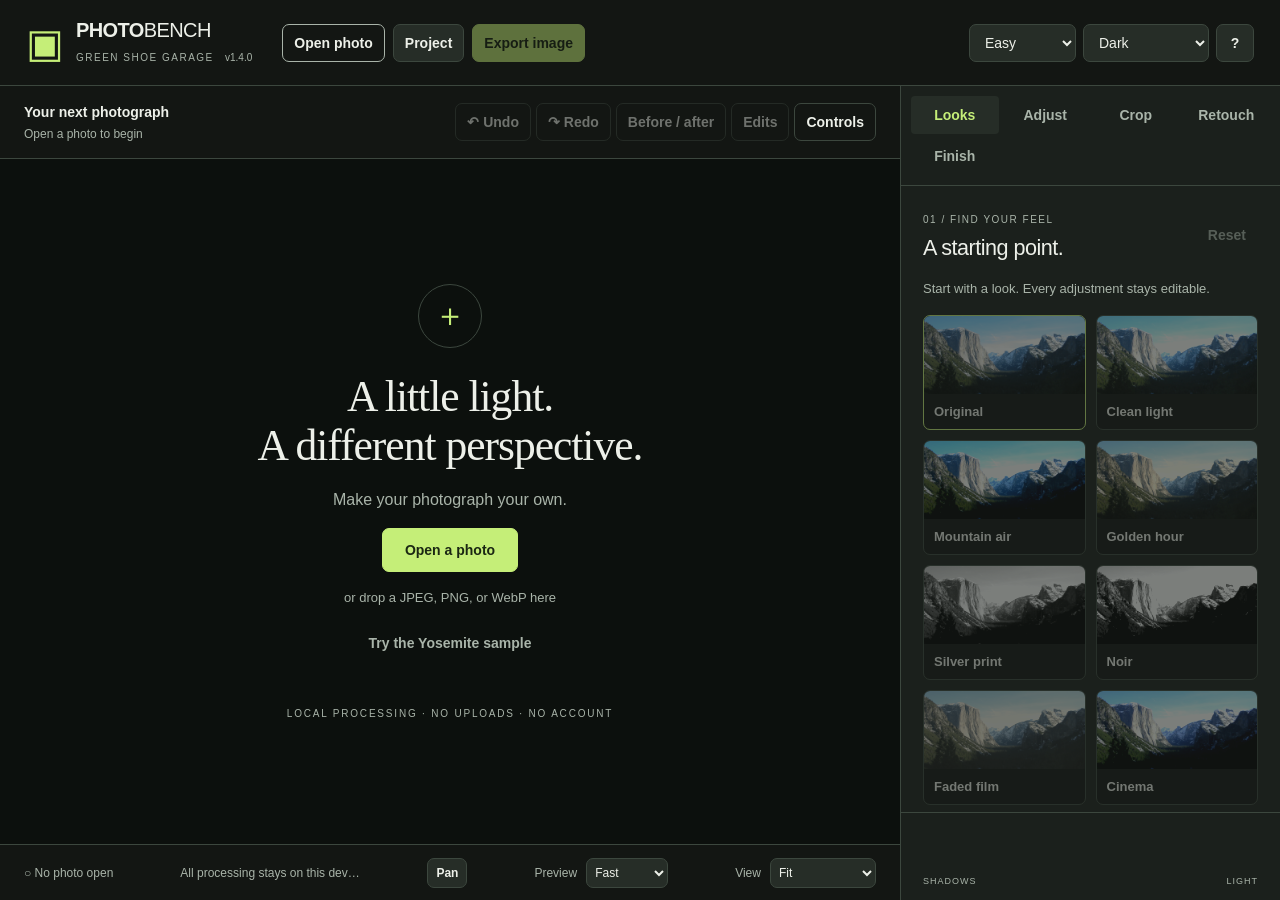
==== commit 103a3100: "update" ====
--- a/index.html
+++ b/index.html
@@ -1,5 +1,5 @@
 <!doctype html>
-<!-- PHOTOBENCH v1.3.0, Copyright 2026 Michael Parks / Green Shoe Garage. GPL-3.0-only. -->
+<!-- PHOTOBENCH v1.4.0, Copyright 2026 Michael Parks / Green Shoe Garage. GPL-3.0-only. -->
 <html lang="en" data-theme="dark"><head><meta charset="utf-8"><meta name="viewport" content="width=device-width, initial-scale=1"><meta name="theme-color" content="#121512"><meta name="description" content="PHOTOBENCH: a private, local-first photo editor. Adjust, crop, retouch, compare, and export in your browser."><title>PHOTOBENCH · Local photo studio</title>
 <link rel="icon" type="image/svg+xml" href="data:image/svg+xml,%3Csvg xmlns='http://www.w3.org/2000/svg' viewBox='0 0 64 64'%3E%3Crect width='64' height='64' rx='12' fill='%23121512'/%3E%3Cpath d='M12 22h12l5-7h12l5 7h6v28H12z' fill='none' stroke='%23c7ef76' stroke-width='4'/%3E%3Ccircle cx='33' cy='35' r='9' fill='none' stroke='%23c7ef76' stroke-width='4'/%3E%3C/svg%3E">
 <style>:root{color-scheme:dark;--bg:#131613;--panel:#1b201c;--raised:#262d27;--line:#3c473e;--text:#edf0e9;--muted:#a9b4a9;--accent:#c5ee78;--ink:#1b2713;--stage:#0c100d;--danger:#ffb8a9}
@@ -28,22 +28,71 @@
 .filter-grid button[aria-pressed="true"]{border-color:var(--accent);box-shadow:inset 3px 0 0 var(--accent)}
 .filter-controls{padding:12px;border:1px solid var(--line);border-radius:10px}.filter-controls h4{margin:0;font-size:15px}.filter-controls .hint{margin:9px 0 12px}
 .filter-controls>.row{display:flex;justify-content:space-between;align-items:center;gap:8px}.filter-controls .inline-toggle{margin:0}.filter-tuning{margin:10px 0}.filter-tuning>summary{cursor:pointer;padding:10px 0;font-size:12px}.filter-tuning .range-field:first-of-type{margin-top:10px}
+
+.magic-panel h3{font-size:16px;margin:14px 0 8px}.magic-preview{padding:14px;border:1px solid var(--accent);border-radius:10px;margin:12px 0}.magic-preview p{font-size:12px;line-height:1.5;color:var(--muted)}.retouch-chooser{margin-bottom:14px}.retouch-chooser button[aria-pressed="true"]{border-color:var(--accent);color:var(--accent)}#cancelMagic{margin-left:12px}.magic-panel .group{margin-top:14px}
 </style></head><body>
 <a class="skip" href="#workspace">Skip to photo</a>
-<header class="topbar"><div class="brand"><span class="brand-icon" aria-hidden="true">▣</span><div><h1>PHOTO<span>BENCH</span></h1><span class="brand-sub">GREEN SHOE GARAGE <b>v1.3.0</b></span></div></div>
+<header class="topbar"><div class="brand"><span class="brand-icon" aria-hidden="true">▣</span><div><h1>PHOTO<span>BENCH</span></h1><span class="brand-sub">GREEN SHOE GARAGE <b>v1.4.0</b></span></div></div>
 <div class="top-actions"><button id="openPhoto" class="primary">Open photo</button><button id="projectMenu" aria-haspopup="dialog">Project</button><button id="exportOpen" class="accent" disabled>Export image</button></div>
 <div class="preferences"><label class="sr-only" for="mode">Editor mode</label><select id="mode"><option value="easy">Easy</option><option value="advanced">Advanced</option></select><label class="sr-only" for="theme">Theme</label><select id="theme"><option value="dark">Dark</option><option value="light">Light</option><option value="contrast">High contrast</option></select><button id="helpOpen" aria-label="Help and shortcuts">?</button></div></header>
 <main id="app"><section class="editor" aria-label="Photo workspace"><div class="image-toolbar"><div class="fileline"><strong id="fileName">Your next photograph</strong><span id="dimensions">Open a photo to begin</span></div><div class="toolbar-actions"><button id="undo" title="Undo (Ctrl/⌘ Z)" disabled>↶ <span>Undo</span></button><button id="redo" title="Redo (Ctrl/⌘ Shift Z)" disabled>↷ <span>Redo</span></button><button id="compare" aria-pressed="false" disabled>Before / after</button><button id="stackOpen" disabled>Edits</button><button id="panelToggle" aria-expanded="true" aria-controls="inspector" title="Show or hide editing controls">Controls</button></div></div>
 <div id="workspace" tabindex="0" aria-label="Photo canvas. Use the tools panel to edit." class="workspace"><div id="empty" class="empty"><div class="empty-icon" aria-hidden="true">＋</div><h2>A little light.<br>A different perspective.</h2><p>Make your photograph your own.</p><button id="emptyOpen" class="accent large">Open a photo</button><p class="muted small">or drop a JPEG, PNG, or WebP here</p><button id="sample" class="text-button">Try the Yosemite sample</button><div class="privacy-note">LOCAL PROCESSING · NO UPLOADS · NO ACCOUNT</div></div>
 <div id="photoWrap" hidden><canvas id="photo" aria-label="Edited photograph"></canvas><canvas id="overlay" aria-label="Interactive crop and selective adjustment overlay"></canvas><div id="beforeBadge" hidden>ORIGINAL TONES</div></div><div id="dropHint" hidden>Drop to open photo or project</div></div>
 <footer class="workspace-footer"><span id="saveState" role="status" data-state="empty">○ No photo open</span><span id="renderState" role="status">All processing stays on this device</span><button id="panToggle" aria-pressed="false">Pan</button><label class="zoom">Preview <select id="previewQuality" aria-label="Preview quality"><option value="fast">Fast</option><option value="detail">Full detail</option></select></label><label class="zoom">View <select id="zoom" aria-label="Preview zoom"><option value="fit">Fit</option><option value="1">100% preview</option><option value="2">200% preview</option><option value="3">300% preview</option></select></label></footer></section>
-<aside id="inspector" aria-label="Editing controls"><div id="inspectorResize" role="separator" tabindex="0" aria-label="Resize editing controls" aria-orientation="vertical" aria-valuemin="300" aria-valuemax="520" aria-valuenow="380"></div><nav id="tabs" aria-label="Editing tools"><button data-tab="looks" aria-pressed="true">Looks</button><button data-tab="adjust" aria-pressed="false">Adjust</button><button data-tab="crop" aria-pressed="false">Crop</button><button data-tab="local" aria-pressed="false" class="advanced">Selective</button><button data-tab="retouch" aria-pressed="false" class="advanced">Retouch</button><button data-tab="finish" aria-pressed="false">Finish</button></nav><div class="panel-heading"><div><span class="eyebrow" id="panelEyebrow">01 / FIND YOUR FEEL</span><h2 id="panelTitle">A starting point.</h2></div><button id="resetTool" class="text-button" title="Reset the current tool group" disabled>Reset</button></div><div id="panelBody"></div><div class="inspector-bottom"><canvas id="histogram" width="300" height="65" aria-label="Luminance histogram"></canvas><div class="hist-label"><span>SHADOWS</span><span>LIGHT</span></div></div></aside></main>
-<div id="toast" role="status" hidden></div><div id="busy" role="status" hidden><span class="spinner"></span><strong id="busyText">Preparing photo…</strong></div>
+<aside id="inspector" aria-label="Editing controls"><div id="inspectorResize" role="separator" tabindex="0" aria-label="Resize editing controls" aria-orientation="vertical" aria-valuemin="300" aria-valuemax="520" aria-valuenow="380"></div><nav id="tabs" aria-label="Editing tools"><button data-tab="looks" aria-pressed="true">Looks</button><button data-tab="adjust" aria-pressed="false">Adjust</button><button data-tab="crop" aria-pressed="false">Crop</button><button data-tab="local" aria-pressed="false" class="advanced">Selective</button><button data-tab="retouch" aria-pressed="false">Retouch</button><button data-tab="finish" aria-pressed="false">Finish</button></nav><div class="panel-heading"><div><span class="eyebrow" id="panelEyebrow">01 / FIND YOUR FEEL</span><h2 id="panelTitle">A starting point.</h2></div><button id="resetTool" class="text-button" title="Reset the current tool group" disabled>Reset</button></div><div id="panelBody"></div><div class="inspector-bottom"><canvas id="histogram" width="300" height="65" aria-label="Luminance histogram"></canvas><div class="hist-label"><span>SHADOWS</span><span>LIGHT</span></div></div></aside></main>
+<div id="toast" role="status" hidden></div><div id="busy" role="status" hidden><span class="spinner"></span><strong id="busyText">Preparing photo…</strong><button id="cancelMagic" hidden>Cancel removal</button></div>
 <input type="file" id="fileInput" accept="image/jpeg,image/png,image/webp" hidden><input type="file" id="jsonInput" accept="application/json,.json" hidden><input type="file" id="blendInput" accept="image/jpeg,image/png,image/webp" hidden>
 <dialog id="projectDialog" aria-labelledby="projectTitle"><div class="dialog-head"><h2 id="projectTitle">Your photo, your project.</h2><button data-close aria-label="Close project menu">×</button></div><p>Save a project to keep the source photo and every editable adjustment together.</p><div class="dialog-buttons"><button id="saveProject" class="accent" disabled>Download project JSON</button><button id="loadProject">Open project JSON</button><button id="saveLook" disabled>Save current look</button><button id="recipeOpen" disabled>Export / apply recipe</button><button id="snapshotOpen" disabled>Edits &amp; named snapshots</button><button id="resetAll" disabled>Reset all edits</button><button id="freshStart">Fresh start</button></div><p class="muted small">Autosave keeps one project in this browser. Download a project backup before clearing browser data or changing devices.</p><p id="offlineState" class="small"></p></dialog>
 <dialog id="exportDialog" aria-labelledby="exportTitle"><div class="dialog-head"><h2 id="exportTitle">Make it yours.</h2><button data-close aria-label="Close export">×</button></div><label class="field">Filename<input id="exportName" value="photobench-edit" maxlength="100"></label><div class="two-cols"><label class="field">Format<select id="exportFormat"><option value="image/jpeg">JPEG</option><option value="image/png">PNG</option><option value="image/webp">WebP</option></select></label><label class="field">Longest edge<select id="exportSize"><option value="0">Full working size</option><option value="3000">3000 px</option><option value="2048">2048 px</option><option value="1600">1600 px</option><option value="1080">1080 px</option></select></label></div><label class="field">JPEG / WebP quality <input id="exportQuality" type="range" min="50" max="100" value="94"><output id="qualityReadout">94%</output></label><p id="exportDimensions"></p><p class="muted small">No watermark. JPEG uses a white background for transparency. Camera metadata, including location, is not copied. A project JSON preserves editable settings.</p><button id="doExport" class="accent large">Download image</button><button id="printPhoto">Print photo / save PDF</button></dialog>
-<dialog id="helpDialog" aria-labelledby="helpTitle"><div class="dialog-head"><h2 id="helpTitle">A small photographic workbench.</h2><button data-close aria-label="Close help">×</button></div><p><b>Open → Adjust → Compare → Export.</b> Start with a look, then tune the sliders. All editing happens on your device.</p><p><b>Creative filters:</b> Finish → Creative filters has Halation, Grunge, Film, Dehaze, and Chromatic aberration in both modes. Select a filter and raise its strength; Apply bypasses it while keeping settings. Fine-tune opens extra controls. Negative Dehaze adds haze; negative Chromatic aberration reverses the fringe. Film palettes are artistic interpretations, not measured film-stock emulations.</p><p>Easy mode covers everyday editing. Advanced adds curves, the color mixer, perspective and expansion, selective points, editable brushes, clone retouching, and double exposure.</p><ul><li><b>Undo / redo:</b> Ctrl or ⌘ Z / Shift Z. Up to 50 edits in this session.</li><li><b>Compare:</b> click Before / after or hold the spacebar while the canvas has focus. Original tones share the current geometry. Choose a named snapshot in Edits to compare a complete earlier composition.</li><li><b>Crop:</b> drag a corner to resize, drag inside a selection to move, or drag outside to draw a rectangle. Ratio and percentage fields offer precise control. Apply to keep it.</li><li><b>Selective:</b> add a point and adjust its radius and tone. Drag a point to reposition it. Numeric positions work with a keyboard.</li><li><b>Brush:</b> select an adjustment, then paint. Select a recorded stroke to change its radius, strength, or feather; bypass it, erase part of its mask, or delete it. Erase All removes all adjustment strokes. Pen pressure can control the radius of new strokes.</li><li><b>Clone:</b> pick a clean source, then paint over a blemish. Each stroke samples an offset from that source. This is a manual clone tool, not content-aware healing.</li><li><b>Zoom:</b> choose Full detail to inspect working-resolution pixels. Use Pan and drag, pinch with two fingers, or Ctrl/⌘ + wheel to zoom. Double-click toggles Fit/100% outside painting tools. On a large desktop, drag the controls divider or use its arrow keys.</li><li><b>Recipes:</b> Project → Export / apply recipe transfers a global look between photos. Geometry, text, and frame are optional. Recipes contain no images.</li><li><b>Edits:</b> bypass editing groups, revisit session undo states, and capture up to eight named snapshots. Snapshots are saved with the project and retain any second images they use.</li><li><b>Geometry:</b> horizontal/vertical perspective correction can leave exposed edges. Choose transparent, solid, or stretched-edge fill. Expand canvas also offers mirrored fill. Local masks remain attached to the source photo.</li></ul><p><b>Working limits:</b> JPEG/PNG/WebP up to 40 MB. Images over 20 megapixels or 6000 pixels on an edge are reduced on import, with notice. Expanded output is limited to 32 megapixels and 8192 pixels per edge. RAW/HEIC, automatic subject masks, content-aware healing, and batch export are not included in v1.3.</p><p>Fast preview starts from a source reduced to 1280 pixels. Full detail renders the working resolution within output limits and can take longer. Exports render independently of preview quality. Soft masks, grain, and detail can vary slightly with resolution. Nine-anchor curves support linear and smooth interpolation. Work is 8-bit browser RGB, not a color-managed RAW workflow.</p><p>The standalone HTML works without a connection. On a server, place <code>sw.js</code> beside <code>index.html</code> to enable offline reload over HTTPS or localhost. Autosave is device and browser specific. Projects from v1.0–v1.2 import into v1.3; new schema-3 projects and schema-2 recipes require v1.3 or later to preserve creative filters. Close old editor tabs when updating your installation.</p><p>Independent software inspired by mobile photo-editing workflows. Not affiliated with Google or Snapseed. <b>PHOTOBENCH v1.3.0 · GPL-3.0-only.</b></p><p class="small">Sample: “Yosemite – Tunnel View,” Ctdunstan, public domain, via Wikimedia Commons. Embedded JPEG; thumbnails are resized locally.</p></dialog>
-<script id="workerSource" type="text/plain">/* Curve interpolation shared between the graph and the pixel renderer. */
+<dialog id="helpDialog" aria-labelledby="helpTitle"><div class="dialog-head"><h2 id="helpTitle">A small photographic workbench.</h2><button data-close aria-label="Close help">×</button></div><p><b>Open → Adjust → Compare → Export.</b> Start with a look, then tune the sliders. All editing happens on your device.</p><p><b>Magic Eraser:</b> Retouch → Magic Eraser works in both modes. Paint the whole object and a small margin, use Subtract mask to tidy the selection, then choose Erase object. Inspect the preview and Keep result, Try another fill, or go Back to mask. Cancel stops processing and keeps your mask. Kept removals are reversible and stored with project JSON. Surrounding-pixel fills work best on simple backgrounds and repeated textures; they cannot know what was truly hidden.</p><p><b>Creative filters:</b> Finish → Creative filters has Halation, Grunge, Film, Dehaze, and Chromatic aberration in both modes. Select a filter and raise its strength; Apply bypasses it while keeping settings. Fine-tune opens extra controls. Negative Dehaze adds haze; negative Chromatic aberration reverses the fringe. Film palettes are artistic interpretations, not measured film-stock emulations.</p><p>Easy mode covers everyday editing. Advanced adds curves, the color mixer, perspective and expansion, selective points, editable brushes, and double exposure. Retouch is available in both modes.</p><ul><li><b>Undo / redo:</b> Ctrl or ⌘ Z / Shift Z. Up to 50 edits in this session.</li><li><b>Compare:</b> click Before / after or hold the spacebar while the canvas has focus. Original tones share the current geometry. Choose a named snapshot in Edits to compare a complete earlier composition.</li><li><b>Crop:</b> drag a corner to resize, drag inside a selection to move, or drag outside to draw a rectangle. Ratio and percentage fields offer precise control. Apply to keep it.</li><li><b>Selective:</b> add a point and adjust its radius and tone. Drag a point to reposition it. Numeric positions work with a keyboard.</li><li><b>Brush:</b> select an adjustment, then paint. Select a recorded stroke to change its radius, strength, or feather; bypass it, erase part of its mask, or delete it. Erase All removes all adjustment strokes. Pen pressure can control the radius of new strokes.</li><li><b>Clone:</b> pick a clean source, then paint over a blemish. Each stroke samples an offset from that source. This is a manual clone tool, not content-aware healing.</li><li><b>Zoom:</b> choose Full detail to inspect working-resolution pixels. Use Pan and drag, pinch with two fingers, or Ctrl/⌘ + wheel to zoom. Double-click toggles Fit/100% outside painting tools. On a large desktop, drag the controls divider or use its arrow keys.</li><li><b>Recipes:</b> Project → Export / apply recipe transfers a global look between photos. Geometry, text, and frame are optional. Recipes contain no images.</li><li><b>Edits:</b> bypass editing groups, revisit session undo states, and capture up to eight named snapshots. Snapshots are saved with the project and retain any second images they use.</li><li><b>Geometry:</b> horizontal/vertical perspective correction can leave exposed edges. Choose transparent, solid, or stretched-edge fill. Expand canvas also offers mirrored fill. Local masks remain attached to the source photo.</li></ul><p><b>Working limits:</b> JPEG/PNG/WebP up to 40 MB. Images over 20 megapixels or 6000 pixels on an edge are reduced on import, with notice. Expanded output is limited to 32 megapixels and 8192 pixels per edge. RAW/HEIC, automatic subject masks, generative scene reconstruction, and batch export are not included in v1.4.</p><p>Fast preview starts from a source reduced to 1280 pixels. Full detail renders the working resolution within output limits and can take longer. Exports render independently of preview quality. Soft masks, grain, and detail can vary slightly with resolution. Nine-anchor curves support linear and smooth interpolation. Work is 8-bit browser RGB, not a color-managed RAW workflow.</p><p>The standalone HTML works without a connection. On a server, place <code>sw.js</code> beside <code>index.html</code> to enable offline reload over HTTPS or localhost. Autosave is device and browser specific. Projects from v1.0–v1.3 import into v1.4; new schema-4 projects require v1.4 to retain removal patches. Recipes remain schema 2 and do not transfer spatial removals. Close old editor tabs when updating your installation.</p><p>Independent software inspired by mobile photo-editing workflows. Not affiliated with Google or Snapseed. <b>PHOTOBENCH v1.4.0 · GPL-3.0-only.</b></p><p class="small">Sample: “Yosemite – Tunnel View,” Ctdunstan, public domain, via Wikimedia Commons. Embedded JPEG; thumbnails are resized locally.</p></dialog>
+<script id="inpaintSource" type="text/plain">/* PHOTOBENCH v1.4 — independent exemplar-based local inpainting. GPL-3.0-only.
+   Only original, unmasked, opaque patches may supply replacement pixels.
+   The source-offset field allows native-resolution reconstruction after analysis. */
+function inpaintObject(input,mask,w,h,options={},progress=()=>{}){
+ const n=w*h,out=new Uint8ClampedArray(input),hole=new Uint8Array(n),confidence=new Float32Array(n),dx=new Int16Array(n),dy=new Int16Array(n),shift=new Float32Array(n*3);
+ let remaining=0;for(let i=0;i<n;i++){hole[i]=mask[i]&&input[i*4+3]>0?1:0;remaining+=hole[i];confidence[i]=hole[i]?0:1;}
+ const total=remaining;if(!total)throw new Error('Paint over the object first. Transparent pixels alone cannot be filled.');
+ if(total>=n*.8)throw new Error('Leave more unpainted surroundings for the fill. Remove a smaller area at a time.');
+ let seed=(options.seed||1)>>>0;const random=()=>{seed^=seed<<13;seed^=seed>>>17;seed^=seed<<5;return(seed>>>0)/4294967296;};
+ let radius=Math.max(2,Math.min(9,Math.round(options.patch||5))),valid=[];const stride=w+1,integral=new Int32Array((w+1)*(h+1));
+ for(let y=0;y<h;y++){let row=0;for(let x=0;x<w;x++){const i=y*w+x;row+=(hole[i]||input[i*4+3]<250)?1:0;integral[(y+1)*stride+x+1]=integral[y*stride+x+1]+row;}}
+ const area=(x0,y0,x1,y1)=>integral[(y1+1)*stride+x1+1]-integral[y0*stride+x1+1]-integral[(y1+1)*stride+x0]+integral[y0*stride+x0];
+ for(;radius>=1;radius--){valid=[];for(let y=radius;y<h-radius;y++)for(let x=radius;x<w-radius;x++)if(!area(x-radius,y-radius,x+radius,y+radius))valid.push(y*w+x);if(valid.length>=8)break;}
+ if(!valid.length||radius<1)throw new Error('There is not enough clean surrounding texture. Paint a smaller area or increase Surroundings.');
+ const validMap=new Uint8Array(n);for(const i of valid)validMap[i]=1;
+ const front=new Set(),known=(x,y)=>x>=0&&x<w&&y>=0&&y<h&&!hole[y*w+x]&&input[(y*w+x)*4+3]>0;
+ function update(i){if(i<0||i>=n)return;if(!hole[i]){front.delete(i);return;}const x=i%w,y=(i/w)|0;if(known(x-1,y)||known(x+1,y)||known(x,y-1)||known(x,y+1))front.add(i);}
+ for(let i=0;i<n;i++)if(hole[i])update(i);
+ const lum=i=>out[i*4]*.2126+out[i*4+1]*.7152+out[i*4+2]*.0722;
+ function priority(i){const x=i%w,y=(i/w)|0;let c=0,count=0,bestGrad=0;for(let oy=-radius;oy<=radius;oy+=2)for(let ox=-radius;ox<=radius;ox+=2){const xx=x+ox,yy=y+oy;if(xx<0||yy<0||xx>=w||yy>=h)continue;const j=yy*w+xx;count++;c+=confidence[j];if(known(xx-1,yy)&&known(xx+1,yy)&&known(xx,yy-1)&&known(xx,yy+1))bestGrad=Math.max(bestGrad,Math.abs(lum(j+1)-lum(j-1))+Math.abs(lum(j+w)-lum(j-w)));}return c/Math.max(1,count)*(.12+bestGrad/255);}
+ let iterations=0,lastProgress=-1;const offsets=[],values=[],weights=[],diag=w*w+h*h;
+ while(remaining){
+  let target=-1,bestPriority=-1,k=0;const step=Math.max(1,Math.floor(front.size/72)),phase=iterations%step;
+  for(const i of front){if(k++%step!==phase)continue;const score=priority(i);if(score>bestPriority){bestPriority=score;target=i;}}
+  if(target<0)target=front.values().next().value;
+  if(target===undefined)throw new Error('This selection has no usable boundary. Reduce the mask and try again.');
+  const tx=target%w,ty=(target/w)|0;offsets.length=values.length=weights.length=0;let confidenceSum=0,patchCount=0;
+  for(let oy=-radius;oy<=radius;oy++)for(let ox=-radius;ox<=radius;ox++){const x=tx+ox,y=ty+oy;if(x<0||y<0||x>=w||y>=h)continue;const j=y*w+x;patchCount++;confidenceSum+=confidence[j];if(!hole[j]&&input[j*4+3]>0&&((ox+radius)%2===0&&(oy+radius)%2===0||Math.abs(ox)+Math.abs(oy)<=1)){offsets.push(oy*w+ox);values.push(out[j*4],out[j*4+1],out[j*4+2]);weights.push(Math.max(.15,confidence[j]));}}
+  if(!offsets.length){for(const [ox,oy]of [[-1,0],[1,0],[0,-1],[0,1]])if(known(tx+ox,ty+oy)){const j=(ty+oy)*w+tx+ox;offsets.push(oy*w+ox);values.push(out[j*4],out[j*4+1],out[j*4+2]);weights.push(1);}}
+  const weightSum=weights.reduce((a,b)=>a+b,0);let best=Infinity,source=-1;
+  function consider(j){if(j<0||j>=n||!validMap[j])return;let score=0;const x=j%w,y=(j/w)|0;for(let s=0;s<offsets.length;s++){const p=(j+offsets[s])*4,t=s*3,dr=input[p]-values[t],dg=input[p+1]-values[t+1],db=input[p+2]-values[t+2];score+=(dr*dr+dg*dg+db*db)*weights[s];if(score>best*weightSum)return;}score=score/weightSum+((x-tx)**2+(y-ty)**2)/diag*12;if(score<best){best=score;source=j;}}
+  // Spatially coherent proposals, followed by a reproducible global search.
+  for(let oy=-radius-1;oy<=radius+1;oy++)for(let ox=-radius-1;ox<=radius+1;ox++){if(Math.abs(ox)!==radius+1&&Math.abs(oy)!==radius+1)continue;const x=tx+ox,y=ty+oy;if(x<0||y<0||x>=w||y>=h)continue;const j=y*w+x;if(!hole[j]&&(dx[j]||dy[j]))consider((ty+dy[j])*w+tx+dx[j]);}
+  for(let distance=radius*2+1;distance<Math.max(w,h);distance=Math.ceil(distance*1.6))for(let a=0;a<16;a++){const angle=a*Math.PI/8,x=Math.round(tx+Math.cos(angle)*distance),y=Math.round(ty+Math.sin(angle)*distance);if(x>=radius&&y>=radius&&x<w-radius&&y<h-radius)consider(y*w+x);}
+  const trials=Math.min(valid.length,640);for(let i=0;i<trials;i++)consider(valid[Math.floor(random()*valid.length)]);
+  if(source<0)source=valid[0];
+  let refine=4;while(refine>=1){const origin=source;for(let oy=-refine;oy<=refine;oy+=refine)for(let ox=-refine;ox<=refine;ox+=refine)consider(origin+oy*w+ox);refine=Math.floor(refine/2);}
+  const sx=source%w,sy=(source/w)|0,correction=[0,0,0];
+  for(let s=0;s<offsets.length;s++)for(let c=0;c<3;c++)correction[c]+=(values[s*3+c]-input[(source+offsets[s])*4+c])*weights[s]/weightSum;
+  for(let c=0;c<3;c++)correction[c]=Math.max(-18,Math.min(18,correction[c]));
+  const filled=[],newConfidence=Math.max(.12,confidenceSum/Math.max(1,patchCount));
+  for(let oy=-radius;oy<=radius;oy++)for(let ox=-radius;ox<=radius;ox++){const x=tx+ox,y=ty+oy;if(x<0||y<0||x>=w||y>=h)continue;const i=y*w+x;if(!hole[i])continue;const donor=(sy+oy)*w+sx+ox;for(let c=0;c<3;c++){out[i*4+c]=input[donor*4+c]+correction[c];shift[i*3+c]=correction[c];}dx[i]=sx-tx;dy[i]=sy-ty;hole[i]=0;confidence[i]=newConfidence;remaining--;filled.push(i);front.delete(i);}
+  for(const i of filled){const x=i%w;if(x)update(i-1);if(x<w-1)update(i+1);update(i-w);update(i+w);}
+  if(++iterations>total+1)throw new Error('The fill could not converge. Try a smaller selection.');const percent=Math.floor((total-remaining)/total*100);if(percent!==lastProgress&&iterations%8===0){progress(percent);lastProgress=percent;}
+ }
+ progress(100);return{pixels:out,dx,dy,shift,filled:total,iterations};
+}
+</script><script id="workerSource" type="text/plain">/* Curve interpolation shared between the graph and the pixel renderer. */
 function curveNine(values){if(!Array.isArray(values)||![5,9].includes(values.length))return Array.from({length:9},(_,i)=>i*12.5);if(values.length===9)return values.slice();return Array.from({length:9},(_,i)=>i%2?(values[(i-1)/2]+values[(i+1)/2])/2:values[i/2]);}
 function curveValue(points,x,mode='linear'){
  const n=points.length-1,pos=Math.max(0,Math.min(1,x))*n,k=Math.min(n-1,Math.floor(pos)),t=pos-k;
@@ -134,7 +183,7 @@
  }
 }
 
-/* PHOTOBENCH v1.3.0 — GPL-3.0-only. Pure, deterministic pixel renderer. */
+/* PHOTOBENCH v1.4.0 — GPL-3.0-only. Pure, deterministic pixel renderer. */
 function clamp(x,lo=0,hi=255){return Math.max(lo,Math.min(hi,x));}
 function blur(src,w,h,r){
   r=Math.max(1,Math.round(r));const tmp=new Float32Array(src.length),out=new Uint8ClampedArray(src.length),n=2*r+1;
@@ -233,7 +282,7 @@
 }
 
 /* Projective geometry, canvas expansion, and inverse coordinate mapping. */
-const editGroups=['adjust','curves','hsl','geometry','points','brushes','clones','effects','text','frame','blend'];
+const editGroups=['adjust','curves','hsl','geometry','points','brushes','clones','eraser','effects','text','frame','blend'];
 function effectiveSettings(s){const out=copy(s),d=defaults();for(const k of editGroups)if(s.enabled?.[k]===false)out[k]=copy(d[k]);return out;}
 function projection(g){const ph=g.perspectiveH/100*.45,pv=g.perspectiveV/100*.45;
  const raw=(u,v)=>{const den=1+ph*u+pv*v;return[u/den,v/den];};
@@ -282,10 +331,21 @@
 function creativeDefaults(){const out={filmProfile:'warm',aberrationMode:'radial'};for(const f of creativeFilters){out[f.id]=0;out[f.id+'Enabled']=true;for(const [k,,,,,v]of f.controls)out[k]=v;}return out;}
 function normalizeCreative(raw,out){const d=creativeDefaults();for(const f of creativeFilters){for(const [k,min,max]of [[f.id,...f.amount],...f.controls.map(([k,,lo,hi])=>[k,lo,hi])])out[k]=typeof raw?.[k]==='number'&&Number.isFinite(raw[k])?Math.min(max,Math.max(min,raw[k])):d[k];out[f.id+'Enabled']=raw?.[f.id+'Enabled']!==false;}out.grungeSeed=Math.round(out.grungeSeed);out.filmProfile=filmProfiles.some(([k])=>k===raw?.filmProfile)?raw.filmProfile:d.filmProfile;out.aberrationMode=raw?.aberrationMode==='linear'?'linear':'radial';return out;}
 
+/* Durable removal masks and patch references. */
+function eraserDefaults(){return{radius:2.5,patch:5,surroundings:100,seed:1,mask:[],removals:[]};}
+function normalizeEraser(raw){const d=eraserDefaults(),number=(v,lo,hi,def)=>typeof v==='number'&&Number.isFinite(v)?Math.max(lo,Math.min(hi,v)):def;
+ for(const [k,lo,hi]of [['radius',.2,20],['patch',2,9],['surroundings',30,180],['seed',1,999999]])d[k]=number(raw?.[k],lo,hi,d[k]);d.patch=Math.round(d.patch);d.seed=Math.round(d.seed);
+ const strokes=arr=>(Array.isArray(arr)?arr:[]).slice(0,60).filter(s=>s&&Array.isArray(s.path)).map(s=>({mode:s.mode==='subtract'?'subtract':'paint',radius:number(s.radius,.2,20,2.5),path:s.path.slice(0,1200).filter(p=>Array.isArray(p)&&p.length>=2&&Number.isFinite(p[0])&&Number.isFinite(p[1])).map(p=>[number(p[0],0,1,.5),number(p[1],0,1,.5)])})).filter(s=>s.path.length);
+ d.mask=strokes(raw?.mask);
+ if(raw?.removals!==undefined&&!Array.isArray(raw.removals))throw new Error('Invalid Magic Eraser removal list.');
+ if(raw?.removals?.length>32)throw new Error('Projects support up to 32 kept removals.');
+ d.removals=(raw?.removals||[]).map(r=>{if(!r||!/^asset-[0-9]+$/.test(r.asset)||!['x','y','w','h'].every(k=>Number.isInteger(r[k]))||r.x<0||r.y<0||r.w<1||r.h<1||r.w>6000||r.h>6000)throw new Error('Invalid Magic Eraser patch.');return{asset:r.asset,x:r.x,y:r.y,w:r.w,h:r.h,mask:strokes(r.mask)};});return d;
+}
+
 'use strict';
-const VERSION='1.3.0',SAMPLE='[data-uri]